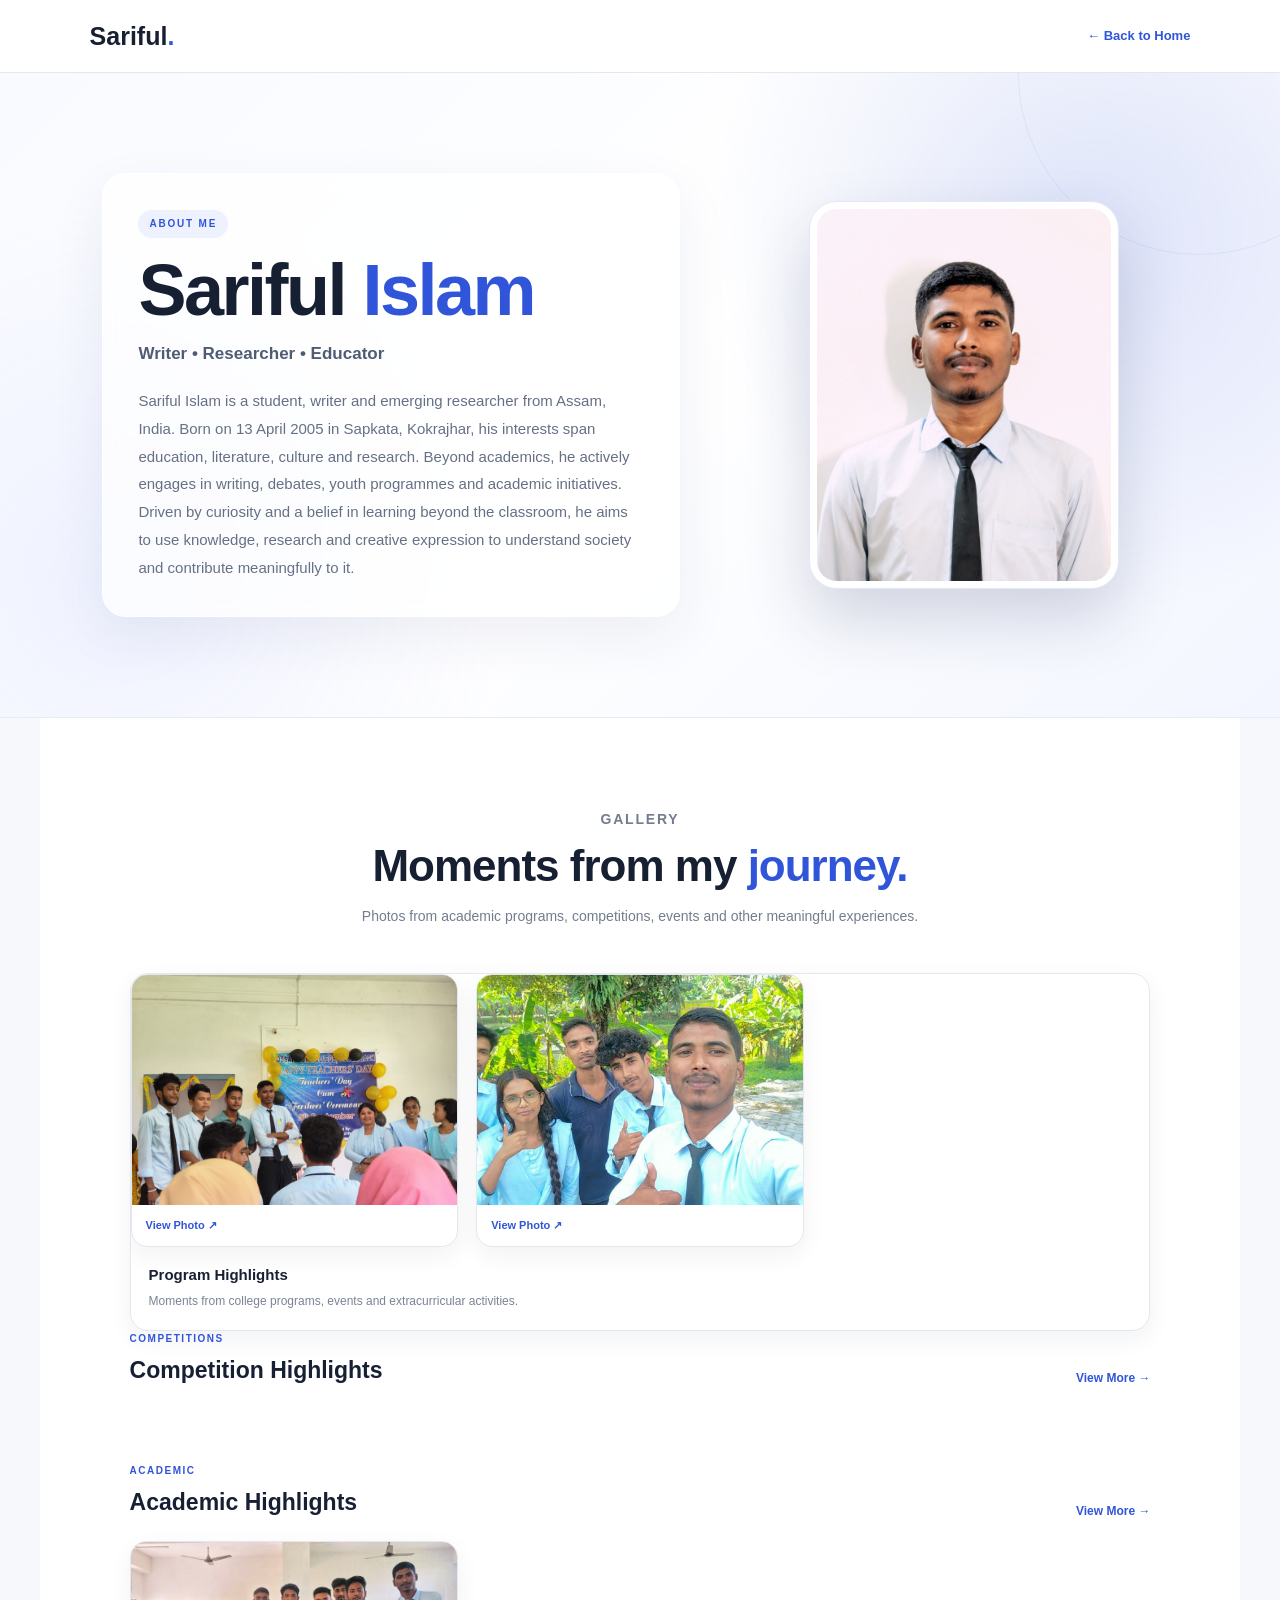
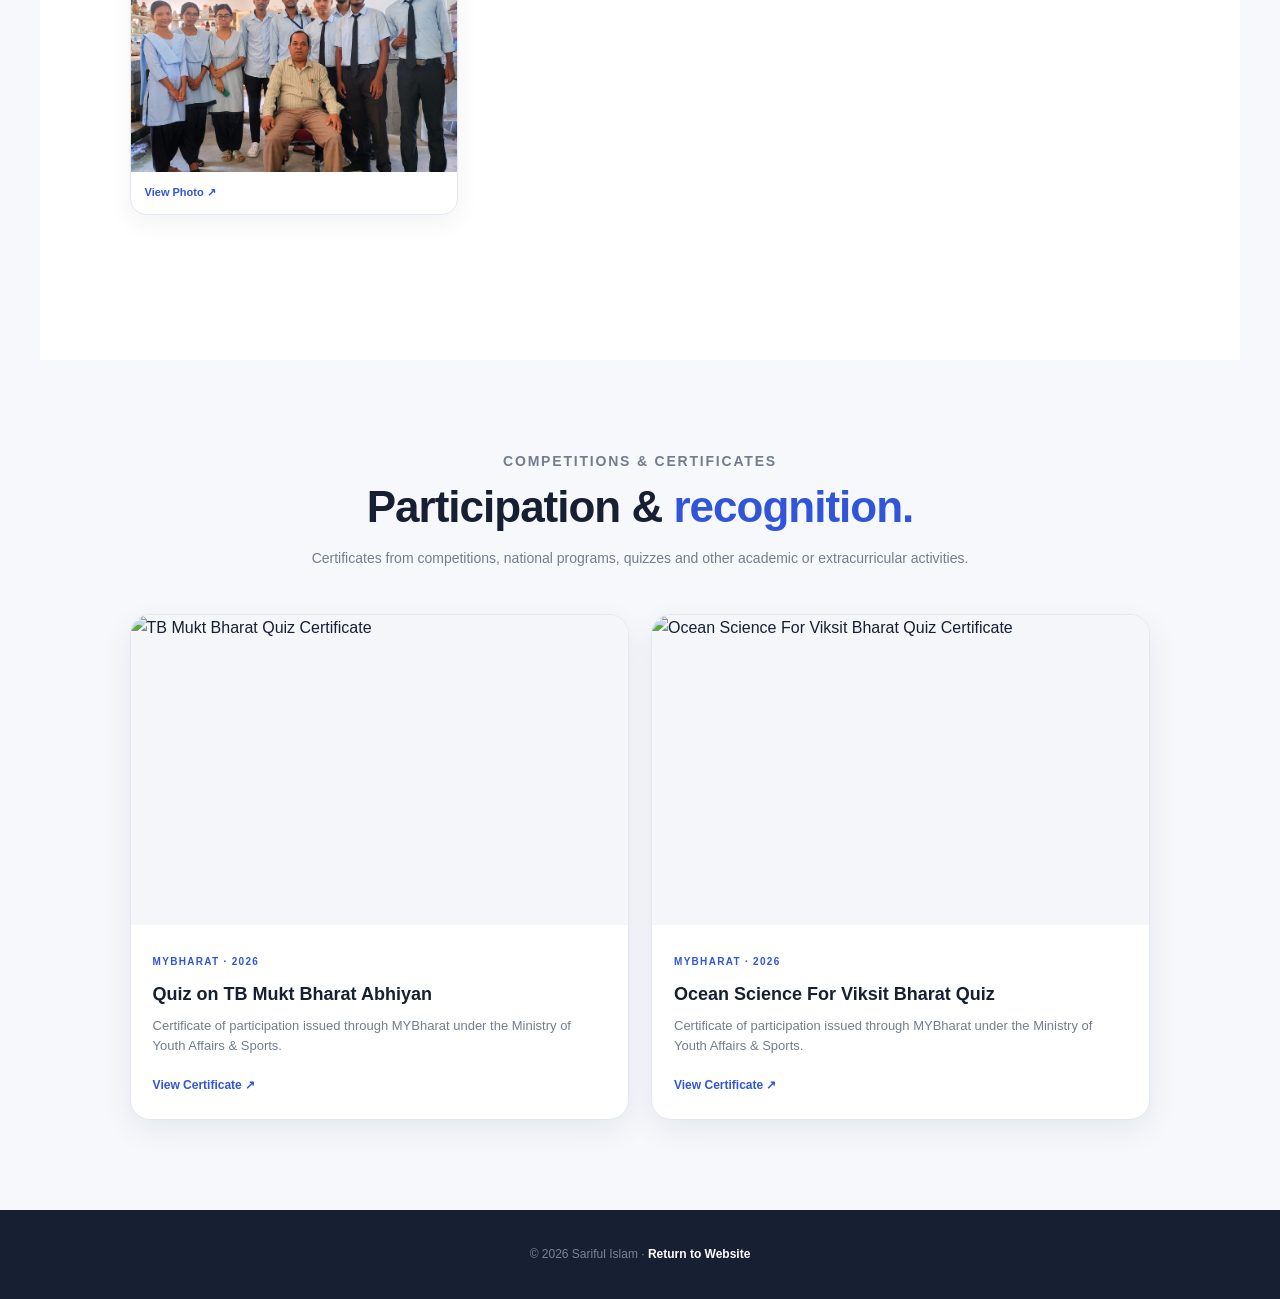
==== about.html @ 8eb6938f "Update about.html" ====
<!DOCTYPE html>
<html lang="en">

<head>

<meta charset="UTF-8">
<meta name="viewport" content="width=device-width, initial-scale=1.0">

<title>About Me | Sariful Islam</title>

<link rel="stylesheet" href="css/style.css">

<style>

/* =========================================
   ABOUT PAGE
========================================= */

*{
    box-sizing:border-box;
    margin:0;
    padding:0;
}

body{
    font-family:Arial, Helvetica, sans-serif;
    background:#f6f8fc;
    color:#172033;
    line-height:1.6;
}

.about-page-nav{
    background:#ffffff;
    border-bottom:1px solid #e5e7eb;
    padding:16px 7%;

    display:flex;
    justify-content:space-between;
    align-items:center;

    position:sticky;
    top:0;
    z-index:100;
}

.about-logo{
    text-decoration:none;
    color:#172033;

    font-size:25px;
    font-weight:800;
}

.about-logo span{
    color:#3155d9;
}

.about-home{
    text-decoration:none;
    color:#3155d9;

    font-size:13px;
    font-weight:700;
}


/* HERO */

.about-intro{
    max-width:1100px;
    margin:auto;

    padding:80px 25px 65px;

    display:grid;
    grid-template-columns:1fr 320px;
    align-items:center;

    gap:60px;
}

.about-label{
    color:#3155d9;

    font-size:11px;
    font-weight:800;

    letter-spacing:2px;

    margin-bottom:14px;
}

.about-intro h1{
    font-size:clamp(42px,6vw,68px);

    line-height:1.05;
    letter-spacing:-2px;

    margin-bottom:12px;
}

.about-intro h1 span{
    color:#3155d9;
}

.about-role{
    color:#566176;

    font-size:18px;
    font-weight:700;

    margin-bottom:20px;
}

.about-description{
    max-width:650px;

    color:#687386;

    font-size:15px;
    line-height:1.85;
}

.about-photo img{
    width:100%;
    max-width:310px;
    aspect-ratio:4/5;

    object-fit:cover;

    border-radius:24px;

    box-shadow:0 20px 55px rgba(20,30,60,.15);
}


/* SHARED SECTION */

.about-section{
    padding:90px 7%;
}

.about-section.alt{
    background:#ffffff;
}

.section-heading{
    max-width:760px;
    margin:0 auto 45px;

    text-align:center;
}

.section-label{
    color:#3155d9;

    font-size:11px;
    font-weight:800;

    letter-spacing:1.8px;

    margin-bottom:10px;
}

.section-heading h2{
    font-size:clamp(30px,4vw,44px);

    line-height:1.15;

    margin-bottom:14px;
}

.section-heading h2 span{
    color:#3155d9;
}

.section-heading p{
    color:#737d8e;

    font-size:14px;
}


/* =========================================
   GALLERY
========================================= */

.gallery-grid{
    max-width:1100px;
    margin:auto;
    display:block;
}
.gallery-card{
    overflow:hidden;

    background:#ffffff;

    border:1px solid #e3e7ef;

    border-radius:18px;

    box-shadow:0 8px 25px rgba(20,30,60,.06);

    transition:.3s ease;
}

.gallery-card:hover{
    transform:translateY(-5px);

    box-shadow:0 16px 38px rgba(20,30,60,.10);
}

.gallery-card img{
    width:100%;
    height:240px;

    object-fit:cover;

    display:block;
}

.gallery-info{
    padding:16px 18px 18px;
}

.gallery-info h3{
    font-size:15px;
    margin-bottom:5px;
}

.gallery-info p{
    color:#7b8495;
    font-size:12px;
}


/* =========================================
   CERTIFICATES
========================================= */

.certificate-grid{
    max-width:1100px;
    margin:auto;

    display:grid;
    grid-template-columns:repeat(2,1fr);

    gap:22px;
}

.certificate-card{
    overflow:hidden;

    background:#ffffff;

    border:1px solid #e3e7ef;

    border-radius:20px;

    box-shadow:0 10px 30px rgba(20,30,60,.07);

    transition:.3s ease;
}

.certificate-card:hover{
    transform:translateY(-5px);

    box-shadow:0 18px 42px rgba(20,30,60,.11);
}

.certificate-card img{
    width:100%;
    height:310px;

    display:block;
    object-fit:cover;

    background:#f4f6fa;
}

.certificate-content{
    padding:22px;
}

.certificate-type{
    color:#3155d9;

    font-size:10px;
    font-weight:800;

    letter-spacing:1.3px;
}

.certificate-content h3{
    margin:7px 0;

    font-size:18px;
}

.certificate-content p{
    color:#737d8e;

    font-size:13px;

    margin-bottom:14px;
}

.certificate-content a{
    color:#3155d9;

    text-decoration:none;

    font-size:12px;
    font-weight:800;
}


/* FOOTER */

.about-footer{
    padding:35px 20px;

    text-align:center;

    color:#7b8495;

    font-size:12px;

    background:#172033;
}

.about-footer a{
    color:#ffffff;
    text-decoration:none;
    font-weight:700;
}


/* =========================================
   MOBILE
========================================= */

@media(max-width:800px){

    .about-intro{
        grid-template-columns:1fr;

        text-align:center;

        gap:35px;
    }

    .about-description{
        margin:auto;
    }

    .about-photo{
        order:-1;
    }

    .about-photo img{
        width:260px;
    }

    .gallery-grid{
        grid-template-columns:repeat(2,1fr);
    }

    .certificate-grid{
        grid-template-columns:1fr;
    }

}

@media(max-width:520px){

    .about-page-nav{
        padding:14px 20px;
    }

    .about-intro{
        padding:55px 20px 60px;
    }

    .about-section{
        padding:70px 20px;
    }

    .gallery-grid{
        grid-template-columns:1fr;
    }

    .gallery-card img{
        height:220px;
    }

    .certificate-card img{
        height:230px;
    }

}
/* =========================================
   NEW GALLERY CATEGORY SYSTEM
========================================= */

.gallery-category{
    max-width:1100px;
    margin:0 auto 55px;
}

.category-header{
    display:flex;
    justify-content:space-between;
    align-items:flex-end;
    gap:20px;

    margin-bottom:20px;
}

.category-label{
    color:#3155d9;
    font-size:10px;
    font-weight:800;
    letter-spacing:1.5px;
    margin-bottom:5px;
}

.category-header h3{
    margin:0;
    font-size:23px;
    color:#172033;
}

.view-more{
    color:#3155d9;
    text-decoration:none;
    font-size:12px;
    font-weight:800;
    white-space:nowrap;
}


/* PHOTO GRID */

.category-photo-grid,
.program-photos{
    display:grid;
    grid-template-columns:repeat(3,1fr);
    gap:18px;
}

.category-photo,
.program-photo{
    overflow:hidden;

    background:#ffffff;
    border:1px solid #e3e7ef;
    border-radius:16px;

    box-shadow:0 8px 25px rgba(20,30,60,.06);
}

.category-photo img,
.program-photo img{
    width:100%;
    height:230px;

    display:block;
    object-fit:cover;
}

.gallery-view{
    display:block;

    padding:12px 14px;

    color:#3155d9;
    text-decoration:none;

    font-size:11px;
    font-weight:800;
}

.gallery-view:hover{
    text-decoration:underline;
}


/* MOBILE */

@media(max-width:700px){

    .category-header{
        align-items:flex-start;
    }

    .category-header h3{
        font-size:19px;
    }

    .category-photo-grid,
    .program-photos{
        grid-template-columns:1fr;
    }

    .category-photo img,
    .program-photo img{
        height:230px;
    }

}
 /* =========================================
   PREMIUM ABOUT HERO UPGRADE
========================================= */

.about-intro{
    position:relative;
    overflow:hidden;

    max-width:100%;
    margin:0;

    padding:100px 8%;

    display:grid;
    grid-template-columns:1.15fr .85fr;
    align-items:center;
    gap:70px;

    background:
        radial-gradient(
            circle at 85% 25%,
            rgba(49,85,217,.15),
            transparent 32%
        ),
        radial-gradient(
            circle at 10% 80%,
            rgba(116,137,255,.10),
            transparent 30%
        ),
        linear-gradient(
            135deg,
            #f8faff 0%,
            #ffffff 50%,
            #f3f6ff 100%
        );

    border-bottom:1px solid #e8ebf4;
}

.about-intro::before{
    content:"";
    position:absolute;

    width:360px;
    height:360px;

    border:1px solid rgba(49,85,217,.08);
    border-radius:50%;

    top:-180px;
    right:-100px;
}

.about-intro > div:first-child{
    position:relative;
    z-index:2;

    max-width:680px;

    padding:35px;

    background:rgba(255,255,255,.72);

    border:1px solid rgba(255,255,255,.85);
    border-radius:24px;

    backdrop-filter:blur(8px);

    box-shadow:
        0 20px 55px rgba(29,45,95,.07);
}

.about-label{
    display:inline-block;

    padding:6px 11px;

    background:#eef2ff;
    color:#3155d9;

    border-radius:20px;

    font-size:10px;
    font-weight:850;
    letter-spacing:1.8px;

    margin-bottom:16px;
}

.about-intro h1{
    font-size:clamp(45px,6vw,72px);
    line-height:1;
    letter-spacing:-2.5px;

    margin-bottom:14px;

    color:#172033;
}

.about-intro h1 span{
    color:#3155d9;
}

.about-role{
    color:#4f5c73;

    font-size:17px;
    font-weight:750;

    margin-bottom:20px;
}

.about-description{
    max-width:610px;

    color:#667085;

    font-size:15px;
    line-height:1.85;
}


/* PHOTO */

.about-photo{
    position:relative;
    z-index:2;

    display:flex;
    justify-content:center;
}

.about-photo img{
    width:min(100%,330px);
    aspect-ratio:4/5;

    object-fit:cover;

    padding:7px;

    background:#ffffff;

    border:1px solid #e3e8f3;
    border-radius:28px;

    box-shadow:
        0 30px 65px rgba(25,39,85,.18);

    transition:.3s ease;
}

.about-photo img:hover{
    transform:translateY(-7px) scale(1.01);
}


/* MOBILE */

@media(max-width:800px){

    .about-intro{
        grid-template-columns:1fr;

        padding:70px 20px;

        text-align:center;

        gap:40px;
    }

    .about-intro > div:first-child{
        padding:27px 22px;
    }

    .about-photo{
        order:-1;
    }

    .about-photo img{
        width:260px;
    }

}  
</style>

</head>

<body>


<!-- NAVIGATION -->

<nav class="about-page-nav">

    <a href="index.html" class="about-logo">
        Sariful<span>.</span>
    </a>

    <a href="index.html" class="about-home">
        ← Back to Home
    </a>

</nav>


<!-- =========================================
     ABOUT INTRO
========================================= -->

<section class="about-intro">

    <div>

        <p class="about-label">
            ABOUT ME
        </p>

        <h1>
            Sariful <span>Islam</span>
        </h1>

        <p class="about-role">
            Writer • Researcher • Educator
        </p>

        <p class="about-description">
            Sariful Islam is a student, writer and emerging researcher from Assam, India. Born on 13 April 2005 in Sapkata, Kokrajhar, his interests span education, literature, culture and research. Beyond academics, he actively engages in writing, debates, youth programmes and academic initiatives. Driven by curiosity and a belief in learning beyond the classroom, he aims to use knowledge, research and creative expression to understand society and contribute meaningfully to it.
        </p>

    </div>


    <div class="about-photo">

        <img
            src="sariful.jpg.jpeg"
            alt="Sariful Islam"
        >

    </div>

</section>


<!-- =========================================
     GALLERY
========================================= -->

<section class="about-section alt">

    <div class="section-heading">

        <p class="section-label">
            GALLERY
        </p>

        <h2>
            Moments from my
            <span>journey.</span>
        </h2>

        <p>
            Photos from academic programs, competitions,
            events and other meaningful experiences.
        </p>

    </div>


    <div class="gallery-grid">


      <article class="gallery-card">

    <div class="program-photos">

        <div class="program-photo">
            <img
                src="gallery/gallery-01.jpg.jpeg"
                alt="Program Highlight 1"
            >

            <a href="gallery/gallery-01.jpg.jpeg"
               target="_blank"
               class="gallery-view">
                View Photo ↗
            </a>
        </div>

        <div class="program-photo">
            <img
                src="gallery/gallery-02.jpg.jpeg"
                alt="Program Highlight 2"
            >

            <a href="gallery/gallery-02.jpg.jpeg"
               target="_blank"
               class="gallery-view">
                View Photo ↗
            </a>
        </div>

    </div>

    <div class="gallery-info">

        <h3>Program Highlights</h3>

        <p>
            Moments from college programs, events and
            extracurricular activities.
        </p>

    </div>

</article>

     <!-- COMPETITION HIGHLIGHTS -->

<div class="gallery-category">

    <div class="category-header">
        <div>
            <p class="category-label">COMPETITIONS</p>
            <h3>Competition Highlights</h3>
        </div>

        <a href="competition-gallery.html" class="view-more">
            View More →
        </a>
    </div>

    <div class="category-photo-grid">

        <!-- Latest competition photos will be added here -->

    </div>

</div>   

<!-- ACADEMIC HIGHLIGHTS -->

<div class="gallery-category">

    <div class="category-header">
        <div>
            <p class="category-label">ACADEMIC</p>
            <h3>Academic Highlights</h3>
        </div>

        <a href="academic-gallery.html" class="view-more">
            View More →
        </a>
    </div>

    <div class="category-photo-grid">

    <div class="category-photo">
    <img src="gallery/gallery-03.jpg.jpeg"
         alt="Academic Highlight">

    <a href="gallery/gallery-03.jpg.jpeg"
       target="_blank"
       class="gallery-view">
        View Photo ↗
    </a>
</div>    

    </div>

</div>


    </div>

</section>


<!-- =========================================
     COMPETITIONS & CERTIFICATES
========================================= -->

<section class="about-section">

    <div class="section-heading">

        <p class="section-label">
            COMPETITIONS & CERTIFICATES
        </p>

        <h2>
            Participation &
            <span>recognition.</span>
        </h2>

        <p>
            Certificates from competitions, national programs,
            quizzes and other academic or extracurricular activities.
        </p>

    </div>


    <div class="certificate-grid">


        <!-- Certificate 1 -->

        <article class="certificate-card">

            <img
                src="certificates/tb-mukt-bharat-quiz-2026.png"
                alt="TB Mukt Bharat Quiz Certificate"
            >

            <div class="certificate-content">

                <span class="certificate-type">
                    MYBHARAT · 2026
                </span>

                <h3>
                    Quiz on TB Mukt Bharat Abhiyan
                </h3>

                <p>
                    Certificate of participation issued through
                    MYBharat under the Ministry of Youth Affairs
                    & Sports.
                </p>

                <a
                    href="certificates/tb-mukt-bharat-quiz-2026.png"
                    target="_blank"
                >
                    View Certificate ↗
                </a>

            </div>

        </article>


        <!-- Certificate 2 -->

        <article class="certificate-card">

            <img
                src="certificates/ocean-science-viksit-bharat-quiz-2026.png"
                alt="Ocean Science For Viksit Bharat Quiz Certificate"
            >

            <div class="certificate-content">

                <span class="certificate-type">
                    MYBHARAT · 2026
                </span>

                <h3>
                    Ocean Science For Viksit Bharat Quiz
                </h3>

                <p>
                    Certificate of participation issued through
                    MYBharat under the Ministry of Youth Affairs
                    & Sports.
                </p>

                <a
                    href="certificates/ocean-science-viksit-bharat-quiz-2026.png"
                    target="_blank"
                >
                    View Certificate ↗
                </a>

            </div>

        </article>


    </div>

</section>


<!-- FOOTER -->

<footer class="about-footer">

    <p>
        © 2026 Sariful Islam ·
        <a href="index.html">Return to Website</a>
    </p>

</footer>


</body>
</html>
---- css/style.css ----
/* =========================================
   SARIFUL ISLAM — OFFICIAL WEBSITE
   PREMIUM DESIGN SYSTEM
   STEP 1: FOUNDATION
========================================= */

* {
    margin: 0;
    padding: 0;
    box-sizing: border-box;
}

html {
    scroll-behavior: smooth;
}

body {
    font-family: Arial, Helvetica, sans-serif;
    background: #0b1120;
    color: #f8fafc;
    line-height: 1.6;
    overflow-x: hidden;
}

a {
    color: inherit;
    text-decoration: none;
}

button,
a {
    -webkit-tap-highlight-color: transparent;
}

::selection {
    background: #38bdf8;
    color: #0b1120;
}
/* =========================================
   STEP 2 — PREMIUM NAVIGATION
========================================= */

.navbar {
    position: sticky;
    top: 0;
    z-index: 1000;

    width: 100%;
    min-height: 72px;
    padding: 0 6%;

    display: flex;
    align-items: center;
    justify-content: space-between;

    background: rgba(11, 17, 32, 0.82);
    backdrop-filter: blur(18px);
    -webkit-backdrop-filter: blur(18px);

    border-bottom: 1px solid rgba(255, 255, 255, 0.08);
}

.logo {
    font-size: 25px;
    font-weight: 800;
    letter-spacing: -0.5px;
}

.logo span {
    color: #38bdf8;
}

.nav-links {
    display: flex;
    align-items: center;
    gap: 8px;
}

.nav-links a {
    position: relative;

    padding: 10px 14px;

    color: #cbd5e1;
    font-size: 15px;
    font-weight: 600;

    transition: color 0.3s ease;
}

.nav-links a::after {
    content: "";

    position: absolute;
    left: 14px;
    right: 14px;
    bottom: 3px;

    height: 2px;

    background: #38bdf8;

    transform: scaleX(0);
    transform-origin: center;

    transition: transform 0.3s ease;
}

.nav-links a:hover {
    color: #ffffff;
}

.nav-links a:hover::after {
    transform: scaleX(1);
}

.menu-btn {
    display: none;

    border: none;
    background: transparent;

    color: #ffffff;
    font-size: 28px;

    cursor: pointer;
}
/* =========================================
   STEP 3B — PREMIUM HERO
========================================= */

.hero {
    position: relative;
    min-height: calc(100vh - 72px);
    padding: 100px 8% 80px;

    display: flex;
    align-items: center;
    justify-content: center;

    text-align: center;
    overflow: hidden;

    background:
        radial-gradient(circle at 20% 30%, rgba(37, 99, 235, 0.22), transparent 35%),
        radial-gradient(circle at 80% 70%, rgba(56, 189, 248, 0.16), transparent 35%);
}

.hero::before {
    content: "";

    position: absolute;
    width: 500px;
    height: 500px;

    top: -180px;
    right: -150px;

    border-radius: 50%;

    background: rgba(37, 99, 235, 0.12);
    filter: blur(80px);

    pointer-events: none;
}

.hero::after {
    content: "";

    position: absolute;
    width: 400px;
    height: 400px;

    bottom: -200px;
    left: -150px;

    border-radius: 50%;

    background: rgba(56, 189, 248, 0.10);
    filter: blur(80px);

    pointer-events: none;
}

.hero-content {
    position: relative;
    z-index: 2;

    max-width: 900px;
}

.hero-label {
    display: inline-block;

    margin-bottom: 22px;
    padding: 8px 16px;

    border: 1px solid rgba(56, 189, 248, 0.3);
    border-radius: 50px;

    background: rgba(56, 189, 248, 0.08);

    color: #38bdf8;
    font-size: 13px;
    font-weight: 700;
    letter-spacing: 2px;
}

.hero h1 {
    margin-bottom: 12px;

    font-size: clamp(55px, 9vw, 105px);
    line-height: 0.95;
    letter-spacing: -4px;
    font-weight: 900;

    background: linear-gradient(
        90deg,
        #ffffff,
        #bae6fd,
        #38bdf8
    );

    -webkit-background-clip: text;
    -webkit-text-fill-color: transparent;
    background-clip: text;
}

.hero h2 {
    margin-bottom: 25px;

    color: #cbd5e1;
    font-size: clamp(20px, 3vw, 30px);
    font-weight: 500;
}

.hero h2 span {
    color: #38bdf8;
    margin: 0 8px;
}

.hero-description {
    max-width: 680px;
    margin: 0 auto 35px;

    color: #94a3b8;
    font-size: 18px;
    line-height: 1.8;
}

.hero-buttons {
    display: flex;
    justify-content: center;
    align-items: center;
    gap: 15px;
    flex-wrap: wrap;
}

.hero-btn {
    display: inline-flex;
    align-items: center;
    justify-content: center;

    min-width: 180px;
    padding: 14px 24px;

    border-radius: 12px;

    font-size: 15px;
    font-weight: 700;

    transition:
        transform 0.3s ease,
        box-shadow 0.3s ease,
        background 0.3s ease;
}

.primary-btn {
    background: #2563eb;
    color: #ffffff;

    box-shadow: 0 10px 30px rgba(37, 99, 235, 0.3);
}

.primary-btn:hover {
    transform: translateY(-4px);
    background: #3b82f6;

    box-shadow: 0 15px 35px rgba(37, 99, 235, 0.45);
}

.secondary-btn {
    border: 1px solid rgba(255, 255, 255, 0.15);

    background: rgba(255, 255, 255, 0.05);
    color: #e2e8f0;

    backdrop-filter: blur(10px);
}

.secondary-btn:hover {
    transform: translateY(-4px);

    background: rgba(255, 255, 255, 0.10);
    border-color: rgba(56, 189, 248, 0.4);
}

.hero-scroll {
    position: absolute;

    bottom: 25px;
    left: 50%;
    transform: translateX(-50%);

    display: flex;
    flex-direction: column;
    align-items: center;

    color: #64748b;

    font-size: 11px;
    letter-spacing: 1.5px;
    text-transform: uppercase;
}

.scroll-line {
    width: 1px;
    height: 35px;

    margin-top: 8px;

    background: linear-gradient(
        to bottom,
        #38bdf8,
        transparent
    );
}
@media (max-width: 768px) {

    .hero {
        min-height: calc(100vh - 72px);
        padding: 80px 20px 100px;
    }

    .hero h1 {
        letter-spacing: -2px;
    }

    .hero-description {
        font-size: 16px;
    }

    .hero-buttons {
        flex-direction: column;
        width: 100%;
    }

    .hero-btn {
        width: 100%;
        max-width: 320px;
    }

    .hero-scroll {
        display: none;
    }
}
/* =========================================
   STEP 4B — PREMIUM ABOUT SECTION
========================================= */

.about-section {
    max-width: 1200px;
    margin: 0 auto;
    padding: 120px 6%;
}

.section-heading {
    max-width: 700px;
    margin-bottom: 70px;
}

.section-label {
    margin-bottom: 15px;
    color: #38bdf8;
    font-size: 13px;
    font-weight: 800;
    letter-spacing: 3px;
}

.section-heading h2 {
    margin-bottom: 20px;
    font-size: clamp(42px, 6vw, 70px);
    line-height: 1.05;
    letter-spacing: -2px;
}

.section-heading h2 span {
    color: #38bdf8;
}

.section-intro {
    color: #94a3b8;
    font-size: 18px;
    line-height: 1.8;
}

.about-grid {
    display: grid;
    grid-template-columns: 0.9fr 1.1fr;
    gap: 70px;
    align-items: center;
}

.about-image {
    position: relative;
}

.about-image::before {
    content: "";
    position: absolute;
    inset: -15px;
    border: 1px solid rgba(56, 189, 248, 0.25);
    border-radius: 30px;
    transform: rotate(-4deg);
}

.about-image img {
    position: relative;
    z-index: 1;

    display: block;
    width: 100%;
    max-width: 420px;
    aspect-ratio: 1 / 1;
    object-fit: cover;

    border-radius: 28px;

    border: 1px solid rgba(255, 255, 255, 0.12);

    box-shadow: 0 25px 70px rgba(0, 0, 0, 0.45);
}

.about-content {
    max-width: 650px;
}

.about-greeting {
    margin-bottom: 10px;
    color: #38bdf8;
    font-weight: 700;
}

.about-content h3 {
    margin-bottom: 25px;
    font-size: clamp(28px, 4vw, 42px);
    line-height: 1.15;
}

.about-content > p:not(.about-greeting) {
    margin-bottom: 18px;
    color: #94a3b8;
    font-size: 17px;
    line-height: 1.9;
}

.about-stats {
    display: flex;
    gap: 15px;
    margin-top: 35px;
    flex-wrap: wrap;
}

.stat {
    min-width: 130px;
    padding: 18px;

    border: 1px solid rgba(255, 255, 255, 0.08);
    border-radius: 16px;

    background: rgba(255, 255, 255, 0.04);
}

.stat strong {
    display: block;
    margin-bottom: 5px;

    color: #38bdf8;
    font-size: 25px;
}

.stat span {
    color: #cbd5e1;
    font-size: 14px;
}

/* Mobile */

@media (max-width: 768px) {

    .about-section {
        padding: 90px 20px;
    }

    .section-heading {
        margin-bottom: 50px;
    }

    .about-grid {
        grid-template-columns: 1fr;
        gap: 50px;
    }

    .about-image img {
        margin: 0 auto;
    }

    .about-content {
        text-align: center;
    }

    .about-stats {
        justify-content: center;
    }
}
/* =========================================
   STEP 5B — PREMIUM BOOKS SECTION
========================================= */

.books-section {
    max-width: 1200px;
    margin: 0 auto;
    padding: 120px 6%;
}

.books-grid {
    display: grid;
    grid-template-columns: repeat(2, 1fr);
    gap: 30px;
}

.book-card {
    display: grid;
    grid-template-columns: 180px 1fr;
    gap: 30px;
    align-items: center;

    padding: 25px;

    border: 1px solid rgba(255, 255, 255, 0.08);
    border-radius: 24px;

    background: rgba(255, 255, 255, 0.04);

    transition:
        transform 0.35s ease,
        border-color 0.35s ease,
        background 0.35s ease;
}

.book-card:hover {
    transform: translateY(-8px);

    border-color: rgba(56, 189, 248, 0.35);
    background: rgba(255, 255, 255, 0.07);
}

.book-cover {
    min-height: 260px;

    display: flex;
    align-items: center;
    justify-content: center;

    padding: 25px;

    border-radius: 12px;

    background:
        linear-gradient(
            145deg,
            #172554,
            #2563eb,
            #0f172a
        );

    box-shadow:
        15px 20px 35px rgba(0, 0, 0, 0.35);
}

.book-cover-alt {
    background:
        linear-gradient(
            145deg,
            #0f172a,
            #164e63,
            #0891b2
        );
}

.book-cover-content {
    text-align: center;
}

.book-cover-content p {
    margin-bottom: 25px;

    color: #bae6fd;

    font-size: 10px;
    font-weight: 800;
    letter-spacing: 2px;
}

.book-cover-content h3 {
    margin-bottom: 25px;

    color: #ffffff;

    font-size: 25px;
    line-height: 1.15;
}

.book-cover-content span {
    color: #cbd5e1;
    font-size: 12px;
}

.book-info {
    min-width: 0;
}

.book-status {
    margin-bottom: 10px;

    color: #38bdf8;

    font-size: 11px;
    font-weight: 800;
    letter-spacing: 1.5px;
}

.book-info h3 {
    margin-bottom: 15px;

    color: #f8fafc;

    font-size: 25px;
}

.book-info > p:not(.book-status) {
    margin-bottom: 20px;

    color: #94a3b8;

    font-size: 15px;
    line-height: 1.7;
}

.book-link {
    display: inline-block;

    color: #38bdf8;

    font-size: 14px;
    font-weight: 700;

    transition: transform 0.3s ease;
}

.book-link:hover {
    transform: translateX(6px);
}

/* Mobile */

@media (max-width: 900px) {

    .books-grid {
        grid-template-columns: 1fr;
    }
}

@media (max-width: 600px) {

    .books-section {
        padding: 90px 20px;
    }

    .book-card {
        grid-template-columns: 1fr;
    }

    .book-cover {
        min-height: 300px;
        max-width: 220px;
        width: 100%;
        margin: auto;
    }
}
<!-- =========================================
     STEP 6 — RESEARCH SECTION
========================================= -->

<section class="research-section" id="research">

    <div class="section-heading">
        <p class="section-label">RESEARCH</p>

        <h2>
            Questions worth
            <span>exploring.</span>
        </h2>

        <p class="section-intro">
            Research, ideas, and academic work focused on
            culture, society, education, technology, and
            the world around us.
        </p>
    </div>

    <div class="research-grid">

        <article class="research-card">

            <div class="research-number">01</div>

            <div class="research-content">

                <p class="research-type">
                    RESEARCH PROJECT
                </p>

                <h3>
                    Digitalization and Preservation
                    of Indigenous Cultural Identity
                    in Bodoland
                </h3>

                <p>
                    Exploring the challenges and opportunities
                    created by rapid digitalization and its impact
                    on indigenous culture, history, traditions,
                    and community identity.
                </p>

                <div class="research-tags">
                    <span>Culture</span>
                    <span>Digitalization</span>
                    <span>Bodoland</span>
                </div>

                <a href="#" class="research-link">
                    View Research →
                </a>

            </div>

        </article>


        <article class="research-card">

            <div class="research-number">02</div>

            <div class="research-content">

                <p class="research-type">
                    FUTURE RESEARCH
                </p>

                <h3>
                    Education, Technology
                    &amp; Social Change
                </h3>

                <p>
                    An upcoming research area exploring how
                    technology and changing educational systems
                    influence young people and society.
                </p>

                <div class="research-tags">
                    <span>Education</span>
                    <span>Technology</span>
                    <span>Society</span>
                </div>

                <a href="#" class="research-link">
                    Coming Soon →
                </a>

            </div>

        </article>

    </div>

</section>
/* =========================================
   STEP 7B — PREMIUM ARTICLES SECTION
========================================= */

.articles-section {
    max-width: 1200px;
    margin: 0 auto;
    padding: 120px 6%;
}

.articles-grid {
    display: grid;
    grid-template-columns: repeat(3, 1fr);
    gap: 22px;
}

.article-card {
    position: relative;
    padding: 32px;

    min-height: 310px;

    display: flex;
    flex-direction: column;

    border: 1px solid rgba(255, 255, 255, 0.08);
    border-radius: 22px;

    background: rgba(255, 255, 255, 0.035);

    transition:
        transform 0.35s ease,
        border-color 0.35s ease,
        background 0.35s ease;
}

.article-card:hover {
    transform: translateY(-8px);

    border-color: rgba(56, 189, 248, 0.3);
    background: rgba(255, 255, 255, 0.06);
}

.article-meta {
    display: flex;
    justify-content: space-between;

    margin-bottom: 45px;

    color: #64748b;

    font-size: 11px;
    font-weight: 800;
    letter-spacing: 1.5px;
}

.article-meta span:first-child {
    color: rgba(56, 189, 248, 0.6);
    font-size: 22px;
}

.article-card h3 {
    margin-bottom: 16px;

    color: #f8fafc;

    font-size: 24px;
    line-height: 1.25;
}

.article-card > p {
    margin-bottom: 25px;

    color: #94a3b8;

    font-size: 14px;
    line-height: 1.8;
}

.article-link {
    margin-top: auto;

    color: #38bdf8;

    font-size: 14px;
    font-weight: 700;

    transition: transform 0.3s ease;
}

.article-link:hover {
    transform: translateX(6px);
}

.articles-more {
    display: flex;
    justify-content: center;

    margin-top: 50px;
}

/* Tablet */

@media (max-width: 900px) {

    .articles-grid {
        grid-template-columns: repeat(2, 1fr);
    }
}

/* Mobile */

@media (max-width: 600px) {

    .articles-section {
        padding: 90px 20px;
    }

    .articles-grid {
        grid-template-columns: 1fr;
    }

    .article-card {
        min-height: 280px;
    }
}

/* =========================================
   EXPERTISE SECTION
========================================= */

.expertise-section{
    padding:100px 8%;
    background:#ffffff;
}

.expertise-grid{
    display:grid;
    grid-template-columns:repeat(auto-fit,minmax(250px,1fr));
    gap:25px;
    margin-top:50px;
}

.expertise-card{
    background:#fff;
    border:1px solid #e5e7eb;
    border-radius:24px;
    padding:30px;
    transition:0.3s;
    box-shadow:0 8px 25px rgba(0,0,0,0.05);
}

.expertise-card:hover{
    transform:translateY(-8px);
    box-shadow:0 15px 40px rgba(0,0,0,0.08);
}

.expertise-number{
    font-size:14px;
    color:#6b7280;
    font-weight:700;
    margin-bottom:15px;
}

.expertise-icon{
    font-size:35px;
    margin-bottom:18px;
}

.expertise-card h3{
    font-size:22px;
    margin-bottom:12px;
    color:#172033;
}

.expertise-card p{
    color:#6b7280;
    line-height:1.7;
    font-size:15px;
}

/* =========================================
   PREMIUM STATISTICS SECTION
========================================= */

.stats-section{
    padding:90px 8%;
    background:#f8f9fc;
    border-top:1px solid #e5e7eb;
    border-bottom:1px solid #e5e7eb;
}

.stats-intro{
    max-width:650px;
    margin:0 auto 50px;
    text-align:center;
}

.stats-intro h2{
    font-size:clamp(30px,4vw,44px);
    line-height:1.2;
    letter-spacing:-1px;
    margin-top:10px;
    color:#172033;
}

.stats-intro h2 span{
    color:#3155d9;
}

.stats-grid{
    max-width:1100px;
    margin:auto;

    display:grid;
    grid-template-columns:repeat(4,1fr);

    border:1px solid #e1e5ed;
    border-radius:22px;
    overflow:hidden;
    background:#fff;
}

.stat-item{
    padding:38px 25px;
    text-align:center;
    border-right:1px solid #e5e7eb;
    transition:.25s;
}

.stat-item:last-child{
    border-right:none;
}

.stat-item:hover{
    background:#f8faff;
}

.stat-item strong{
    display:block;
    font-size:42px;
    line-height:1;
    font-weight:850;
    color:#3155d9;
    margin-bottom:12px;
}

.stat-item span{
    display:block;
    color:#687386;
    font-size:14px;
    font-weight:600;
}


/* Mobile */

@media(max-width:800px){

    .stats-grid{
        grid-template-columns:repeat(2,1fr);
    }

    .stat-item:nth-child(2){
        border-right:none;
    }

    .stat-item:nth-child(1),
    .stat-item:nth-child(2){
        border-bottom:1px solid #e5e7eb;
    }

}

@media(max-width:480px){

    .stats-section{
        padding:70px 20px;
    }

    .stats-grid{
        grid-template-columns:1fr;
    }

    .stat-item{
        border-right:none;
        border-bottom:1px solid #e5e7eb;
    }

    .stat-item:last-child{
        border-bottom:none;
    }

}
/* =========================================
   PREMIUM MY BOOKS
========================================= */

.books-section{
    padding:110px 8%;
    background:#ffffff;
}

.books-grid{
    max-width:1150px;
    margin:55px auto 0;

    display:grid;
    grid-template-columns:repeat(2,1fr);
    gap:32px;
}


/* BOOK CARD */

.book-card{
    display:grid;
    grid-template-columns:210px 1fr;

    background:#ffffff;

    border:1px solid #e1e5ed;
    border-radius:24px;

    overflow:hidden;

    box-shadow:0 12px 35px rgba(20,30,60,.07);

    transition:
        transform .3s ease,
        box-shadow .3s ease,
        border-color .3s ease;
}

.book-card:hover{
    transform:translateY(-8px);

    box-shadow:
        0 22px 50px rgba(20,30,60,.13);

    border-color:#3155d9;
}


/* BOOK COVER */

.book-cover{
    position:relative;

    min-height:330px;

    display:flex;
    align-items:center;
    justify-content:center;

    padding:25px;

    background:
        linear-gradient(
            145deg,
            #101a38,
            #243c91
        );

    color:white;

    overflow:hidden;
}

.book-cover-alt{
    background:
        linear-gradient(
            145deg,
            #172033,
            #3155d9
        );
}

.book-cover::before{
    content:"";

    position:absolute;

    width:170px;
    height:170px;

    border:1px solid rgba(255,255,255,.15);

    border-radius:50%;

    top:-65px;
    right:-65px;
}

.book-cover::after{
    content:"";

    position:absolute;

    width:120px;
    height:120px;

    border:1px solid rgba(255,255,255,.10);

    border-radius:50%;

    bottom:-55px;
    left:-45px;
}


/* COVER CONTENT */

.book-cover-content{
    position:relative;
    z-index:2;

    width:100%;

    text-align:center;
}

.book-cover-content p{
    font-size:10px;
    font-weight:800;

    letter-spacing:2px;

    margin-bottom:22px;

    opacity:.75;
}

.book-cover-content h3{
    font-size:25px;
    line-height:1.2;

    font-weight:800;

    letter-spacing:-.5px;

    margin-bottom:20px;
}

.book-cover-content span{
    font-size:12px;

    opacity:.8;

    letter-spacing:1px;
}

.book-divider{
    width:45px;
    height:2px;

    background:#ffffff;

    margin:0 auto 18px;

    opacity:.65;
}

.book-cover-number{
    position:absolute;

    right:16px;
    bottom:13px;

    font-size:12px;
    font-weight:800;

    opacity:.45;
}


/* BOOK INFO */

.book-info{
    padding:30px 28px;

    display:flex;
    flex-direction:column;
}

.book-top{
    display:flex;
    justify-content:space-between;
    align-items:center;

    gap:10px;

    margin-bottom:15px;
}

.book-status{
    margin:0;

    color:#3155d9;

    font-size:11px;
    font-weight:800;

    letter-spacing:1.2px;
}

.book-year{
    color:#8992a3;

    font-size:12px;
    font-weight:700;
}

.book-info h3{
    color:#172033;

    font-size:24px;
    line-height:1.25;

    margin-bottom:14px;

    letter-spacing:-.4px;
}

.book-description{
    color:#687386;

    font-size:14px;

    line-height:1.75;

    margin-bottom:20px;
}


/* TAGS */

.book-tags{
    display:flex;
    flex-wrap:wrap;

    gap:7px;

    margin-bottom:25px;
}

.book-tags span{
    background:#f0f3ff;

    color:#3155d9;

    border-radius:20px;

    padding:5px 10px;

    font-size:11px;

    font-weight:700;
}


/* BOTTOM */

.book-bottom{
    margin-top:auto;

    padding-top:18px;

    border-top:1px solid #edf0f5;

    display:flex;

    align-items:center;
    justify-content:space-between;

    gap:12px;
}

.book-type{
    color:#8a93a3;

    font-size:12px;

    font-weight:600;
}

.book-link{
    color:#3155d9;

    text-decoration:none;

    font-size:13px;

    font-weight:800;

    transition:.2s;
}

.book-link:hover{
    color:#172d8e;

    transform:translateX(3px);
}


/* BOOKS FOOTER */

.books-footer{
    max-width:1150px;

    margin:45px auto 0;

    text-align:center;
}

.books-footer-line{
    width:45px;
    height:2px;

    background:#3155d9;

    margin:0 auto 15px;
}

.books-footer p{
    color:#8a93a3;

    font-size:13px;

    margin:0;
}


/* =========================================
   MOBILE RESPONSIVE
========================================= */

@media(max-width:900px){

    .books-grid{
        grid-template-columns:1fr;
    }

}

@media(max-width:600px){

    .books-section{
        padding:75px 20px;
    }

    .books-grid{
        margin-top:40px;
        gap:22px;
    }

    .book-card{
        grid-template-columns:1fr;
    }

    .book-cover{
        min-height:360px;
    }

    .book-info{
        padding:25px 22px;
    }

    .book-info h3{
        font-size:21px;
    }

    .book-description{
        font-size:14px;
    }

}

@media(max-width:400px){

    .book-cover{
        min-height:320px;
    }

    .book-cover-content h3{
        font-size:22px;
    }

}
/* =========================================
   CURRENT RESEARCH — PREMIUM
========================================= */

.research-section{
    padding:110px 8%;
    background:#f7f8fc;
}

.research-feature{
    max-width:1150px;
    margin:55px auto 0;

    display:grid;
    grid-template-columns:110px 1fr;

    background:#ffffff;

    border:1px solid #e1e5ed;
    border-radius:28px;

    overflow:hidden;

    box-shadow:0 14px 40px rgba(20,30,60,.07);

    transition:.3s ease;
}

.research-feature:hover{
    transform:translateY(-6px);

    border-color:#3155d9;

    box-shadow:0 22px 55px rgba(20,30,60,.11);
}

.research-feature-number{
    display:flex;
    align-items:flex-start;
    justify-content:center;

    padding-top:35px;

    background:#172033;
    color:#ffffff;

    font-size:18px;
    font-weight:800;
}

.research-feature-content{
    padding:40px 45px;
}

.research-type{
    margin:0 0 14px;

    color:#3155d9;

    font-size:11px;
    font-weight:800;

    letter-spacing:1.5px;
}

.research-feature-content h3{
    max-width:850px;

    margin:0 0 18px;

    color:#172033;

    font-size:30px;
    line-height:1.25;

    letter-spacing:-.6px;
}

.research-description{
    max-width:850px;

    margin:0 0 25px;

    color:#687386;

    font-size:15px;
    line-height:1.8;
}

.research-tags{
    display:flex;
    flex-wrap:wrap;

    gap:8px;

    margin-bottom:28px;
}

.research-tags span{
    padding:6px 12px;

    border-radius:20px;

    background:#eef2ff;
    color:#3155d9;

    font-size:11px;
    font-weight:700;
}

.research-status{
    display:flex;
    align-items:center;

    gap:9px;

    padding-top:18px;

    border-top:1px solid #edf0f5;

    color:#6f7888;

    font-size:12px;
    font-weight:700;
}

.status-dot{
    width:8px;
    height:8px;

    border-radius:50%;

    background:#3155d9;

    box-shadow:0 0 0 4px rgba(49,85,217,.10);
}


/* =========================================
   MOBILE
========================================= */

@media(max-width:700px){

    .research-section{
        padding:75px 20px;
    }

    .research-feature{
        grid-template-columns:1fr;
        margin-top:40px;
    }

    .research-feature-number{
        justify-content:flex-start;

        padding:16px 22px;

        font-size:14px;
    }

    .research-feature-content{
        padding:28px 22px;
    }

    .research-feature-content h3{
        font-size:23px;
    }

    .research-description{
        font-size:14px;
    }

}
/* =========================================
   PREMIUM ARTICLES SECTION
========================================= */

.articles-section{
    padding:110px 8%;
    background:#ffffff;
}

.articles-grid{
    max-width:1000px;
    margin:55px auto 0;
}

.article-card{
    background:#172033;
    color:#ffffff;

    border-radius:26px;
    padding:40px;

    box-shadow:0 15px 45px rgba(20,30,60,.12);

    transition:.3s ease;
}

.article-card:hover{
    transform:translateY(-7px);
    box-shadow:0 25px 60px rgba(20,30,60,.18);
}

.article-meta{
    display:flex;
    justify-content:space-between;
    align-items:center;

    margin-bottom:28px;
}

.article-number{
    font-size:14px;
    font-weight:800;
    color:#8f9ac0;
}

.article-type{
    color:#8fa4ff;
    font-size:11px;
    font-weight:800;
    letter-spacing:1.4px;
}

.article-content h3{
    font-size:34px;
    line-height:1.2;
    margin-bottom:18px;
    letter-spacing:-.6px;
}

.article-content p{
    max-width:780px;

    color:#c4cad8;
    font-size:15px;
    line-height:1.8;

    margin-bottom:25px;
}

.article-tags{
    display:flex;
    flex-wrap:wrap;
    gap:8px;
    margin-bottom:30px;
}

.article-tags span{
    padding:6px 12px;
    border-radius:20px;

    background:rgba(255,255,255,.08);
    color:#dbe1f2;

    font-size:11px;
    font-weight:700;
}

.article-bottom{
    padding-top:20px;

    border-top:1px solid rgba(255,255,255,.12);

    display:flex;
    justify-content:space-between;
    align-items:center;
    gap:15px;
}

.article-bottom > span{
    color:#929bb0;
    font-size:12px;
}

.article-link{
    color:#ffffff;
    text-decoration:none;

    font-size:13px;
    font-weight:800;

    transition:.2s;
}

.article-link:hover{
    color:#8fa4ff;
    transform:translateX(3px);
}

.articles-more{
    max-width:1000px;
    margin:30px auto 0;

    text-align:center;
}

.articles-more p{
    color:#858e9f;
    font-size:13px;
    margin-bottom:18px;
}


/* =========================================
   MOBILE
========================================= */

@media(max-width:600px){

    .articles-section{
        padding:75px 20px;
    }

    .articles-grid{
        margin-top:40px;
    }

    .article-card{
        padding:27px 22px;
        border-radius:21px;
    }

    .article-content h3{
        font-size:27px;
    }

    .article-content p{
        font-size:14px;
    }

    .article-bottom{
        align-items:flex-start;
        flex-direction:column;
    }

}
/* =========================================
   PREMIUM CONTACT SECTION
========================================= */

.contact-section{
    padding:110px 8%;
    background:#172033;
    color:#ffffff;
}

.contact-heading{
    max-width:760px;
    margin:0 auto 55px;
    text-align:center;
}

.contact-heading .section-label{
    color:#8fa4ff;
}

.contact-heading h2{
    margin:12px 0 18px;

    font-size:clamp(32px,4vw,48px);
    line-height:1.15;
    letter-spacing:-1px;
}

.contact-heading h2 span{
    color:#8fa4ff;
}

.contact-heading > p:last-child{
    max-width:650px;
    margin:auto;

    color:#b8c0d1;
    font-size:15px;
    line-height:1.8;
}


/* CONTACT CARDS */

.contact-grid{
    max-width:1050px;
    margin:auto;

    display:grid;
    grid-template-columns:repeat(3,1fr);
    gap:18px;
}

.contact-card{
    position:relative;

    display:flex;
    align-items:flex-start;

    gap:16px;

    padding:27px 24px;

    text-decoration:none;
    color:#ffffff;

    background:rgba(255,255,255,.055);

    border:1px solid rgba(255,255,255,.10);

    border-radius:20px;

    transition:
        transform .3s ease,
        background .3s ease,
        border-color .3s ease;
}

.contact-card:hover{
    transform:translateY(-6px);

    background:rgba(255,255,255,.09);

    border-color:#506bea;
}

.contact-icon{
    width:44px;
    height:44px;

    flex:0 0 44px;

    display:flex;
    align-items:center;
    justify-content:center;

    border-radius:13px;

    background:#3155d9;

    color:#ffffff;

    font-size:20px;
    font-weight:800;
}

.contact-type{
    display:block;

    margin-bottom:5px;

    color:#8fa4ff;

    font-size:10px;
    font-weight:800;

    letter-spacing:1.5px;
}

.contact-card h3{
    margin:0 25px 7px 0;

    font-size:15px;
    line-height:1.4;

    word-break:break-word;
}

.contact-card p{
    margin:0;

    color:#9fa8ba;

    font-size:12px;
    line-height:1.6;
}

.contact-arrow{
    position:absolute;

    top:22px;
    right:20px;

    color:#8fa4ff;

    font-size:18px;

    transition:.25s;
}

.contact-card:hover .contact-arrow{
    transform:translate(3px,-3px);
}


/* FOOTER LINE */

.contact-footer{
    max-width:1050px;

    margin:40px auto 0;

    padding-top:20px;

    border-top:1px solid rgba(255,255,255,.10);

    display:flex;
    justify-content:space-between;

    gap:20px;

    color:#858fa5;

    font-size:12px;
}


/* =========================================
   MOBILE
========================================= */

@media(max-width:850px){

    .contact-grid{
        grid-template-columns:1fr;
        max-width:600px;
    }

}

@media(max-width:600px){

    .contact-section{
        padding:75px 20px;
    }

    .contact-heading{
        margin-bottom:40px;
    }

    .contact-card{
        padding:23px 20px;
    }

    .contact-footer{
        flex-direction:column;
        text-align:center;
        gap:8px;
    }

}
/* =========================================
   PREMIUM FOOTER
========================================= */

.site-footer{
    background:#10182d;
    color:#ffffff;
    padding:70px 8% 25px;
}

.footer-main{
    max-width:1150px;
    margin:0 auto;

    display:grid;
    grid-template-columns:2fr 1fr 1fr 1fr;
    gap:50px;
    padding-bottom:50px;
}

.footer-brand{
    max-width:350px;
}

.footer-logo{
    display:inline-block;

    color:#ffffff;
    text-decoration:none;

    font-size:30px;
    font-weight:800;
    letter-spacing:-1px;

    margin-bottom:18px;
}

.footer-logo span{
    color:#5d76e8;
}

.footer-brand p{
    color:#9ca6bb;

    font-size:13px;
    line-height:1.8;

    margin:0;
}

.footer-column{
    display:flex;
    flex-direction:column;
    align-items:flex-start;
}

.footer-column h4{
    color:#ffffff;

    font-size:13px;
    font-weight:800;

    margin:5px 0 18px;

    letter-spacing:.5px;
}

.footer-column a{
    color:#929db3;

    text-decoration:none;

    font-size:13px;

    margin-bottom:11px;

    transition:.2s ease;
}

.footer-column a:hover{
    color:#8fa4ff;
    transform:translateX(3px);
}

.footer-bottom{
    max-width:1150px;

    margin:0 auto;

    padding-top:22px;

    border-top:1px solid rgba(255,255,255,.09);

    display:flex;
    justify-content:space-between;
    align-items:center;

    gap:20px;
}

.footer-bottom p{
    margin:0;

    color:#737e95;

    font-size:11px;
}


/* =========================================
   MOBILE FOOTER
========================================= */

@media(max-width:800px){

    .site-footer{
        padding:60px 20px 22px;
    }

    .footer-main{
        grid-template-columns:1fr 1fr;
        gap:35px 25px;
    }

    .footer-brand{
        grid-column:1 / -1;
        max-width:600px;
    }

}

@media(max-width:500px){

    .footer-main{
        grid-template-columns:1fr;
        gap:28px;
    }

    .footer-brand{
        grid-column:auto;
    }

    .footer-bottom{
        flex-direction:column;
        text-align:center;
        gap:8px;
    }

}
/* =========================================
   PREMIUM NAVIGATION
========================================= */

.navbar{
    position:sticky;
    top:0;
    z-index:1000;

    width:100%;

    background:rgba(255,255,255,.94);

    border-bottom:1px solid #e8ebf2;

    backdrop-filter:blur(14px);
    -webkit-backdrop-filter:blur(14px);
}

.nav-container{
    max-width:1250px;

    min-height:76px;

    margin:auto;
    padding:0 30px;

    display:flex;
    align-items:center;
    justify-content:space-between;
}


/* LOGO */

.navbar .logo{
    color:#172033;

    text-decoration:none;

    font-size:25px;
    font-weight:850;

    letter-spacing:-.8px;

    flex-shrink:0;
}

.navbar .logo span{
    color:#3155d9;
}


/* NAV LINKS */

.nav-links{
    display:flex;
    align-items:center;

    gap:5px;
}

.nav-links a{
    position:relative;

    padding:10px 12px;

    color:#5f697b;

    text-decoration:none;

    font-size:13px;
    font-weight:700;

    border-radius:9px;

    transition:
        color .2s ease,
        background .2s ease;
}

.nav-links a:hover{
    color:#3155d9;
    background:#f1f4ff;
}


/* ACTIVE-LIKE UNDERLINE */

.nav-links a::after{
    content:"";

    position:absolute;

    left:12px;
    right:12px;
    bottom:4px;

    height:2px;

    background:#3155d9;

    border-radius:10px;

    transform:scaleX(0);

    transform-origin:center;

    transition:transform .2s ease;
}

.nav-links a:hover::after{
    transform:scaleX(1);
}


/* STUDY HUB */

.nav-links .study-link{
    color:#ffffff;

    background:#3155d9;

    padding:10px 15px;

    margin-left:4px;
}

.nav-links .study-link:hover{
    color:#ffffff;

    background:#263fae;
}

.nav-links .study-link::after{
    display:none;
}


/* MOBILE BUTTON */

.menu-btn{
    display:none;

    border:0;

    background:#f1f4ff;

    color:#172033;

    width:42px;
    height:42px;

    border-radius:11px;

    font-size:20px;

    cursor:pointer;
}


/* =========================================
   TABLET
========================================= */

@media(max-width:1000px){

    .nav-container{
        padding:0 20px;
    }

    .nav-links{
        gap:0;
    }

    .nav-links a{
        padding:9px 8px;
        font-size:12px;
    }

    .nav-links .study-link{
        padding:9px 11px;
    }

}


/* =========================================
   MOBILE
========================================= */

@media(max-width:760px){

    .nav-container{
        min-height:68px;
        padding:0 18px;
    }

    .menu-btn{
        display:flex;

        align-items:center;
        justify-content:center;
    }

    .nav-links{
        position:absolute;

        top:68px;
        left:15px;
        right:15px;

        display:none;

        flex-direction:column;
        align-items:stretch;

        padding:10px;

        background:#ffffff;

        border:1px solid #e5e8ef;

        border-radius:16px;

        box-shadow:0 18px 40px rgba(20,30,60,.13);
    }

    .nav-links.open{
        display:flex;
    }

    .nav-links a{
        width:100%;

        padding:13px 14px;

        font-size:14px;
    }

    .nav-links a::after{
        display:none;
    }

    .nav-links .study-link{
        margin:3px 0 0;
        text-align:center;
    }

}
/* =========================================
   ABOUT PAGE — PREMIUM HERO
========================================= */

.about-hero{
    max-width:1150px;
    margin:0 auto;
    padding:90px 30px;

    display:grid;
    grid-template-columns:1.15fr .85fr;
    align-items:center;
    gap:70px;
}

.about-hero-content{
    max-width:650px;
}

.about-hero h1{
    margin:10px 0 10px;

    font-size:clamp(42px,6vw,68px);
    line-height:1.05;
    letter-spacing:-2px;

    color:#172033;
}

.about-hero h1 span{
    color:#3155d9;
}

.about-hero h2{
    margin:0 0 20px;

    font-size:20px;
    font-weight:700;

    color:#566176;
}

.about-hero-text{
    max-width:600px;

    color:#687386;

    font-size:16px;
    line-height:1.85;
}

.about-hero-buttons{
    display:flex;
    flex-wrap:wrap;
    gap:12px;

    margin-top:30px;
}

.about-btn{
    display:inline-flex;
    align-items:center;
    justify-content:center;

    padding:12px 18px;

    border-radius:10px;

    text-decoration:none;

    font-size:13px;
    font-weight:800;

    transition:.25s ease;
}

.about-btn.primary{
    color:#ffffff;
    background:#3155d9;
}

.about-btn.primary:hover{
    background:#263fae;
    transform:translateY(-2px);
}

.about-btn.secondary{
    color:#3155d9;

    background:#eef2ff;

    border:1px solid #dce3ff;
}

.about-btn.secondary:hover{
    background:#e4e9ff;
    transform:translateY(-2px);
}

.about-hero-image{
    display:flex;
    justify-content:center;
}

.about-hero-image img{
    width:min(100%,360px);
    aspect-ratio:4/5;

    object-fit:cover;

    border-radius:26px;

    box-shadow:0 25px 60px rgba(20,30,60,.15);
}


/* =========================================
   ABOUT PAGE — GENERAL SECTIONS
========================================= */

.journey-section,
.achievements-section,
.certificates-section,
.beyond-section{
    padding:95px 8%;
}

.journey-section,
.certificates-section{
    background:#f7f8fc;
}

.section-heading{
    max-width:760px;
    margin:0 auto 50px;

    text-align:center;
}

.section-label{
    margin:0 0 10px;

    color:#3155d9;

    font-size:11px;
    font-weight:850;

    letter-spacing:1.8px;
}

.section-heading h2{
    margin:0 0 17px;

    color:#172033;

    font-size:clamp(32px,4vw,48px);
    line-height:1.15;

    letter-spacing:-1px;
}

.section-heading h2 span{
    color:#3155d9;
}

.section-intro{
    max-width:650px;
    margin:auto;

    color:#737d8e;

    font-size:15px;
    line-height:1.8;
}


/* =========================================
   MY JOURNEY
========================================= */

.journey-timeline{
    max-width:900px;
    margin:auto;

    position:relative;
}

.journey-timeline::before{
    content:"";

    position:absolute;

    left:115px;
    top:10px;
    bottom:10px;

    width:2px;

    background:#dce2f1;
}

.journey-item{
    position:relative;

    display:grid;
    grid-template-columns:90px 1fr;

    gap:55px;

    margin-bottom:35px;
}

.journey-item:last-child{
    margin-bottom:0;
}

.journey-year{
    position:relative;
    z-index:2;

    padding-top:3px;

    color:#3155d9;

    font-size:11px;
    font-weight:850;

    letter-spacing:1px;

    text-align:right;
}

.journey-content{
    position:relative;

    padding:22px 25px;

    background:#ffffff;

    border:1px solid #e5e8f0;

    border-radius:17px;

    box-shadow:0 8px 25px rgba(20,30,60,.05);
}

.journey-content::before{
    content:"";

    position:absolute;

    left:-64px;
    top:26px;

    width:11px;
    height:11px;

    background:#3155d9;

    border:4px solid #f7f8fc;

    border-radius:50%;
}

.journey-content h3{
    margin:0 0 8px;

    color:#172033;

    font-size:18px;
}

.journey-content p{
    margin:0;

    color:#737d8e;

    font-size:13px;
    line-height:1.75;
}


/* =========================================
   ACHIEVEMENTS
========================================= */

.achievements-grid{
    max-width:1050px;
    margin:auto;

    display:grid;
    grid-template-columns:repeat(3,1fr);

    gap:20px;
}

.achievement-card{
    padding:28px;

    background:#ffffff;

    border:1px solid #e3e7ef;

    border-radius:20px;

    box-shadow:0 10px 30px rgba(20,30,60,.06);

    transition:.3s ease;
}

.achievement-card:hover{
    transform:translateY(-6px);

    border-color:#cfd8ff;

    box-shadow:0 18px 40px rgba(20,30,60,.10);
}

.achievement-icon{
    width:48px;
    height:48px;

    display:flex;
    align-items:center;
    justify-content:center;

    margin-bottom:20px;

    background:#eef2ff;

    border-radius:14px;

    font-size:21px;
}

.achievement-type{
    color:#3155d9;

    font-size:10px;
    font-weight:850;

    letter-spacing:1.3px;
}

.achievement-content h3{
    margin:8px 0 10px;

    color:#172033;

    font-size:18px;
    line-height:1.35;
}

.achievement-content p{
    margin:0;

    color:#737d8e;

    font-size:13px;
    line-height:1.75;
}

.achievement-year{
    display:inline-block;

    margin-top:18px;

    padding:5px 9px;

    background:#f1f3f8;

    color:#687386;

    border-radius:7px;

    font-size:10px;
    font-weight:800;
}


/* =========================================
   CERTIFICATES
========================================= */

.certificates-grid{
    max-width:1050px;
    margin:auto;

    display:grid;
    grid-template-columns:repeat(3,1fr);

    gap:20px;
}

.certificate-card{
    overflow:hidden;

    background:#ffffff;

    border:1px solid #e3e7ef;

    border-radius:18px;

    box-shadow:0 10px 30px rgba(20,30,60,.06);

    transition:.3s ease;
}

.certificate-card:hover{
    transform:translateY(-5px);

    box-shadow:0 18px 40px rgba(20,30,60,.10);
}

.certificate-image{
    height:220px;

    background:#eef1f7;

    overflow:hidden;
}

.certificate-image img{
    width:100%;
    height:100%;

    display:block;

    object-fit:cover;
}

.certificate-placeholder{
    display:flex;
    align-items:center;
    justify-content:center;

    color:#8a94a7;

    font-size:11px;
    font-weight:850;

    letter-spacing:1px;
}

.certificate-info{
    padding:22px;
}

.certificate-info > span{
    color:#3155d9;

    font-size:10px;
    font-weight:850;

    letter-spacing:1px;
}

.certificate-info h3{
    margin:8px 0;

    color:#172033;

    font-size:17px;
}

.certificate-info p{
    margin:0 0 14px;

    color:#737d8e;

    font-size:12px;
    line-height:1.65;
}

.certificate-info a{
    color:#3155d9;

    text-decoration:none;

    font-size:12px;
    font-weight:800;
}

.certificate-info a:hover{
    text-decoration:underline;
}

.certificates-more{
    max-width:1050px;
    margin:25px auto 0;

    text-align:center;

    color:#8a94a7;

    font-size:12px;
}


/* =========================================
   BEYOND ACADEMICS
========================================= */

.beyond-grid{
    max-width:1050px;
    margin:auto;

    display:grid;
    grid-template-columns:repeat(4,1fr);

    gap:18px;
}

.beyond-card{
    padding:27px 22px;

    background:#ffffff;

    border:1px solid #e3e7ef;

    border-radius:18px;

    transition:.3s ease;
}

.beyond-card:hover{
    transform:translateY(-5px);

    border-color:#cfd8ff;
}

.beyond-number{
    margin-bottom:22px;

    color:#3155d9;

    font-size:11px;
    font-weight:850;

    letter-spacing:1px;
}

.beyond-card h3{
    margin:0 0 9px;

    color:#172033;

    font-size:17px;
}

.beyond-card p{
    margin:0;

    color:#737d8e;

    font-size:12px;
    line-height:1.75;
}


/* =========================================
   ABOUT CONNECT
========================================= */

.about-connect{
    padding:95px 8%;

    background:#172033;

    color:#ffffff;

    text-align:center;
}

.about-connect-content{
    max-width:650px;
    margin:auto;
}

.about-connect .section-label{
    color:#8fa4ff;
}

.about-connect h2{
    margin:10px 0 18px;

    font-size:clamp(32px,4vw,46px);

    line-height:1.15;
}

.about-connect h2 span{
    color:#8fa4ff;
}

.about-connect p:not(.section-label){
    color:#b5bed0;

    font-size:14px;
    line-height:1.8;
}

.about-connect-buttons{
    display:flex;
    justify-content:center;
    flex-wrap:wrap;

    gap:12px;

    margin-top:28px;
}

.about-connect .about-btn.secondary{
    color:#ffffff;

    background:rgba(255,255,255,.08);

    border-color:rgba(255,255,255,.12);
}

.about-connect .about-btn.secondary:hover{
    background:rgba(255,255,255,.14);
}


/* =========================================
   MOBILE
========================================= */

@media(max-width:900px){

    .about-hero{
        grid-template-columns:1fr;

        text-align:center;

        gap:45px;

        padding-top:70px;
    }

    .about-hero-content{
        margin:auto;
    }

    .about-hero-text{
        margin:auto;
    }

    .about-hero-buttons{
        justify-content:center;
    }

    .about-hero-image{
        order:-1;
    }

    .achievements-grid,
    .certificates-grid{
        grid-template-columns:1fr 1fr;
    }

    .beyond-grid{
        grid-template-columns:1fr 1fr;
    }

}

@media(max-width:600px){

    .about-hero{
        padding:55px 20px 70px;
    }

    .about-hero h1{
        letter-spacing:-1.5px;
    }

    .about-hero h2{
        font-size:17px;
    }

    .about-hero-text{
        font-size:14px;
    }

    .about-hero-image img{
        width:270px;
    }

    .journey-section,
    .achievements-section,
    .certificates-section,
    .beyond-section,
    .about-connect{
        padding:70px 20px;
    }

    .journey-timeline::before{
        left:8px;
    }

    .journey-item{
        display:block;

        padding-left:30px;
    }

    .journey-year{
        display:block;

        margin-bottom:10px;

        text-align:left;
    }

    .journey-content::before{
        left:-29px;
        top:22px;

        width:10px;
        height:10px;
    }

    .achievements-grid,
    .certificates-grid,
    .beyond-grid{
        grid-template-columns:1fr;
    }

    .certificate-image{
        height:210px;
    }

    .about-connect-buttons{
        flex-direction:column;
    }

    .about-connect-buttons .about-btn{
        width:100%;
    }

}
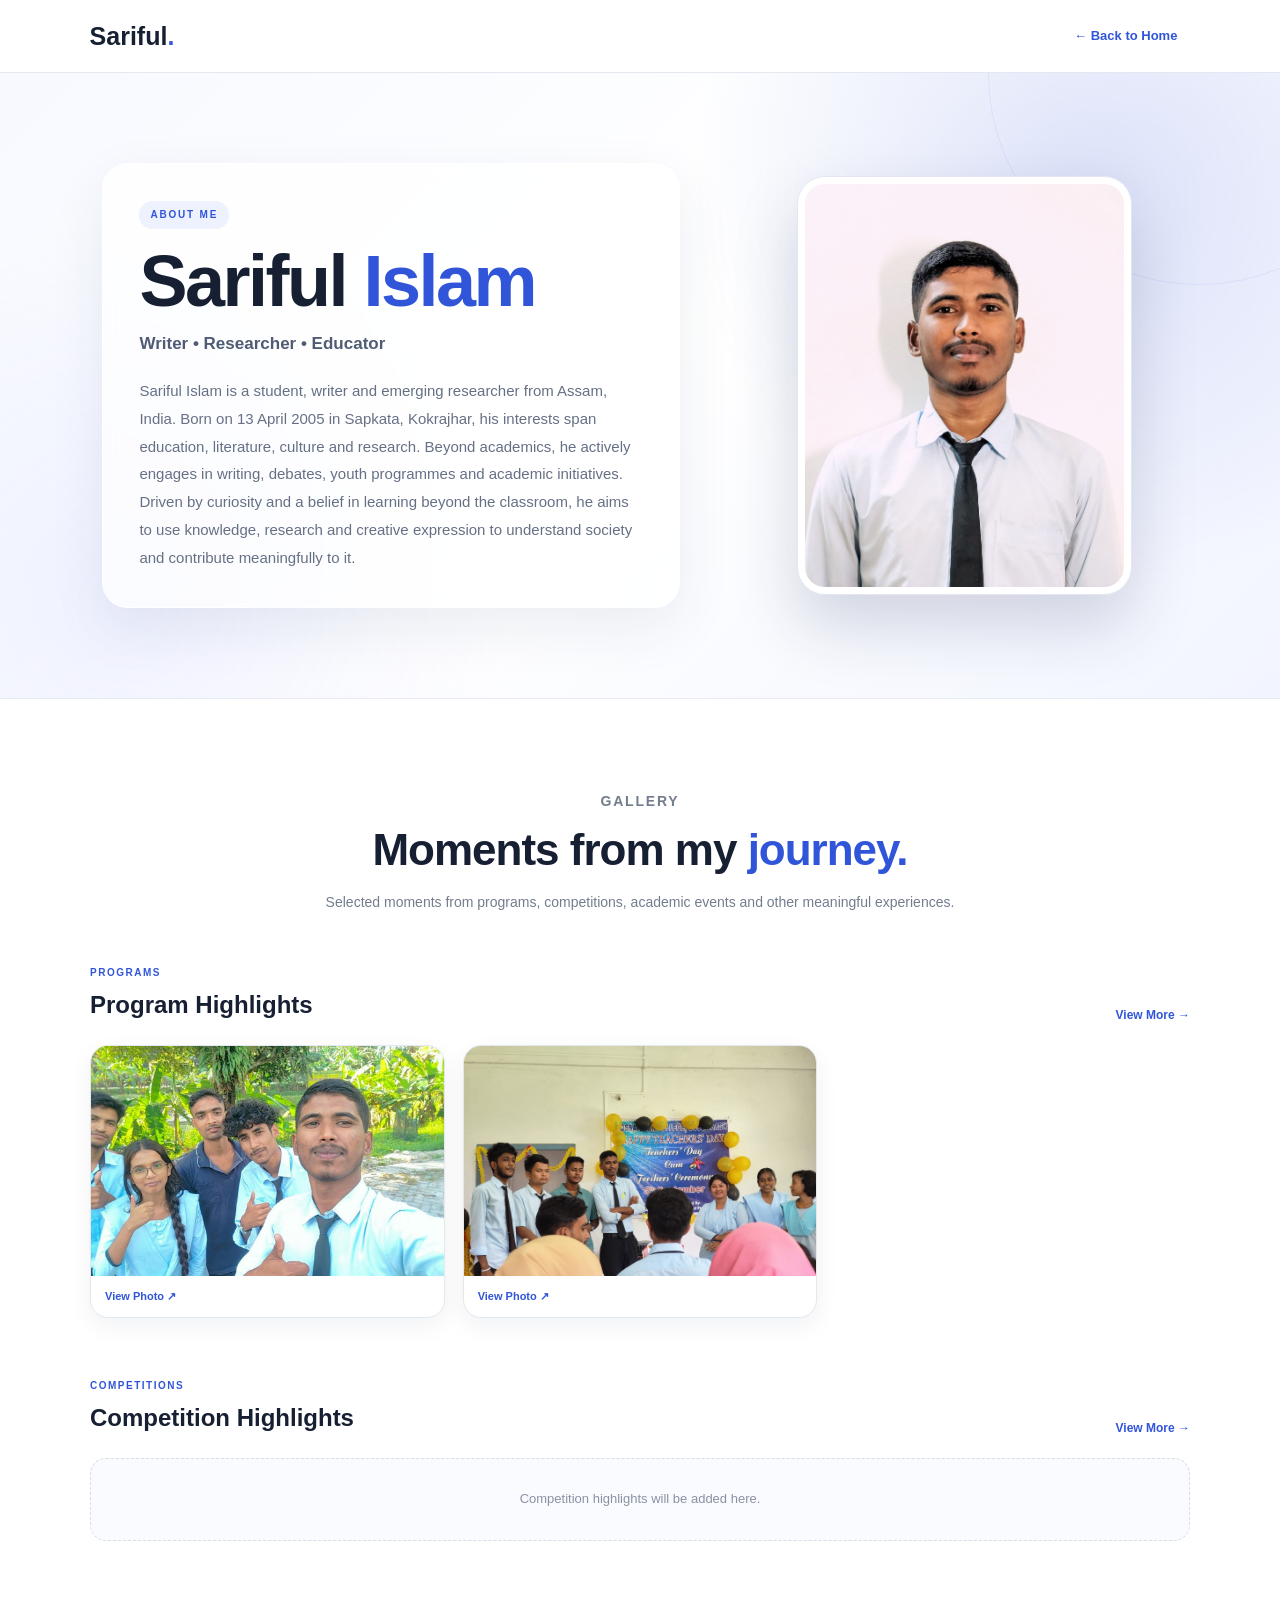
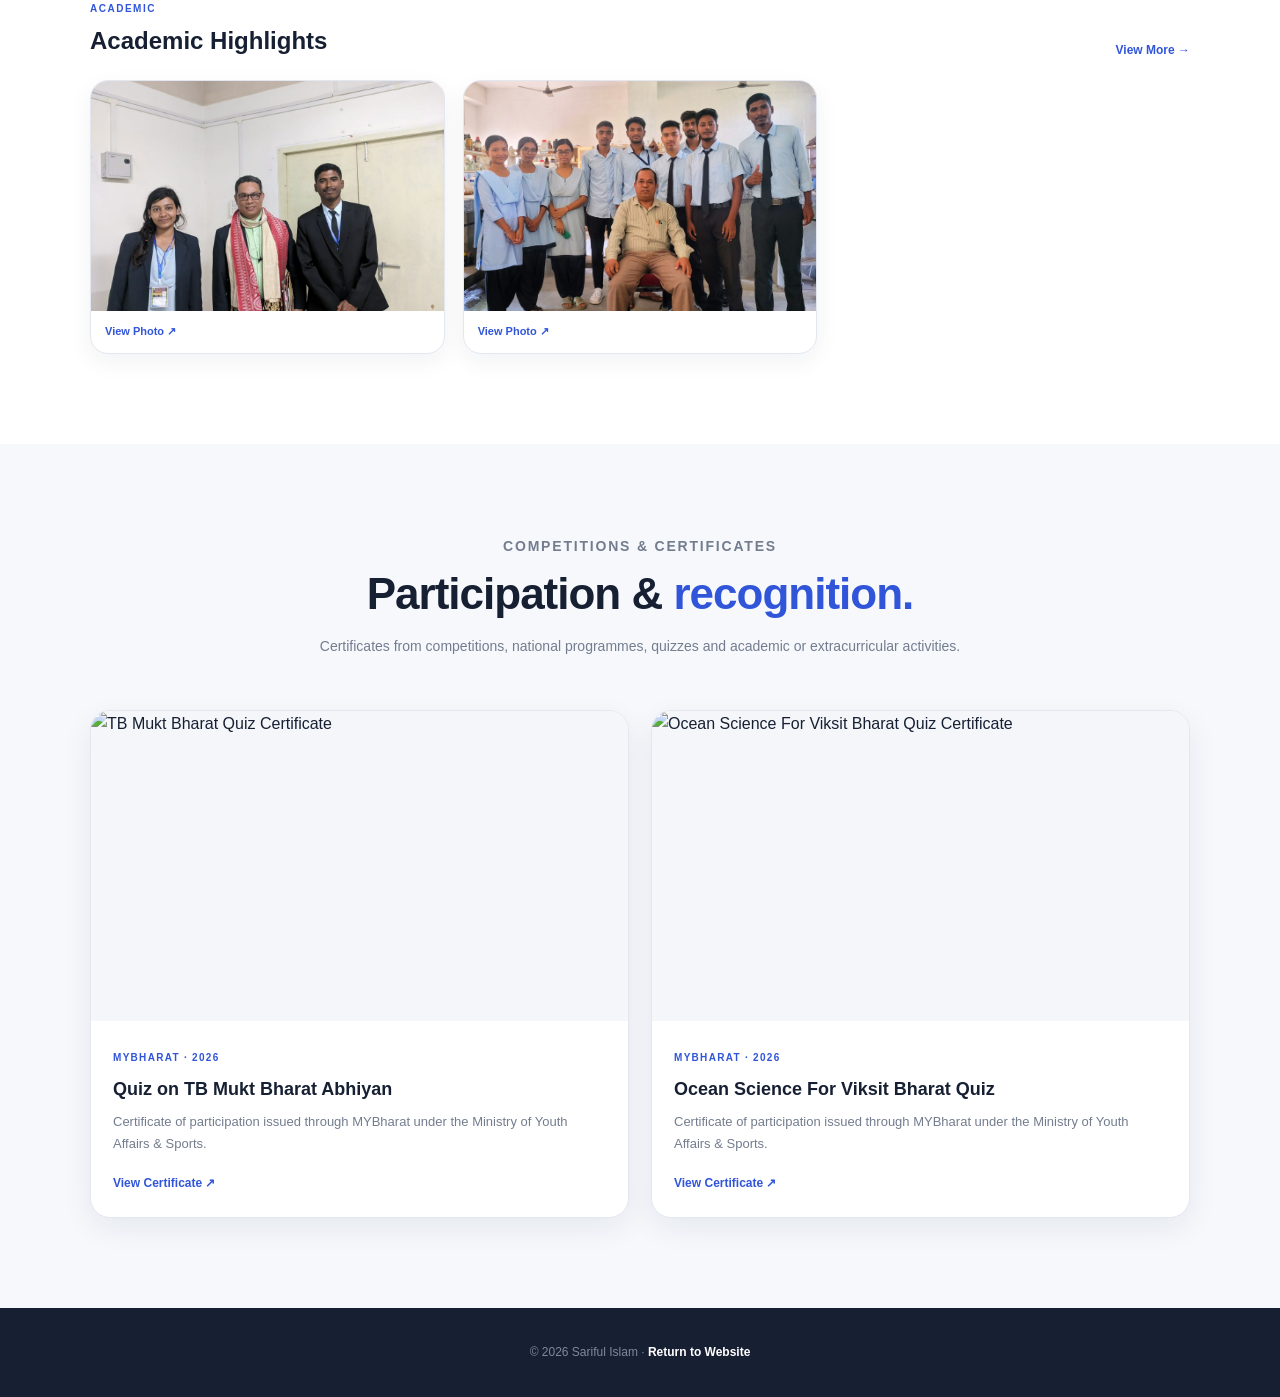
==== commit e5cebe16: "Update about.html" ====
--- a/about.html
+++ b/about.html
@@ -8,13 +8,7 @@
 
 <title>About Me | Sariful Islam</title>
 
-<link rel="stylesheet" href="css/style.css">
-
 <style>
-
-/* =========================================
-   ABOUT PAGE
-========================================= */
 
 *{
     box-sizing:border-box;
@@ -22,446 +16,371 @@
     padding:0;
 }
 
+:root{
+    --primary:#3155d9;
+    --primary-dark:#263fae;
+    --text:#172033;
+    --muted:#6f788a;
+    --border:#e3e7ef;
+    --light:#f6f8fc;
+    --white:#ffffff;
+}
+
 body{
     font-family:Arial, Helvetica, sans-serif;
-    background:#f6f8fc;
-    color:#172033;
+    background:var(--light);
+    color:var(--text);
     line-height:1.6;
 }
 
-.about-page-nav{
-    background:#ffffff;
-    border-bottom:1px solid #e5e7eb;
-    padding:16px 7%;
+
+/* =========================================
+   NAVIGATION
+========================================= */
+
+.about-nav{
+    position:sticky;
+    top:0;
+    z-index:1000;
 
     display:flex;
     justify-content:space-between;
     align-items:center;
 
-    position:sticky;
-    top:0;
-    z-index:100;
+    padding:16px 7%;
+
+    background:rgba(255,255,255,.94);
+    backdrop-filter:blur(12px);
+
+    border-bottom:1px solid var(--border);
 }
 
 .about-logo{
+    color:var(--text);
     text-decoration:none;
-    color:#172033;
 
     font-size:25px;
+    font-weight:850;
+}
+
+.about-logo span{
+    color:var(--primary);
+}
+
+.back-home{
+    color:var(--primary);
+    text-decoration:none;
+
+    font-size:13px;
     font-weight:800;
-}
-
-.about-logo span{
-    color:#3155d9;
-}
-
-.about-home{
-    text-decoration:none;
-    color:#3155d9;
-
-    font-size:13px;
-    font-weight:700;
-}
-
-
-/* HERO */
-
-.about-intro{
+
+    padding:9px 13px;
+    border-radius:9px;
+
+    transition:.2s;
+}
+
+.back-home:hover{
+    background:#eef2ff;
+}
+
+
+/* =========================================
+   PREMIUM ABOUT HERO
+========================================= */
+
+.about-hero{
+    position:relative;
+    overflow:hidden;
+
+    min-height:560px;
+
+    padding:90px 8%;
+
+    display:grid;
+    grid-template-columns:1.15fr .85fr;
+    align-items:center;
+    gap:70px;
+
+    background:
+        radial-gradient(
+            circle at 85% 20%,
+            rgba(49,85,217,.16),
+            transparent 33%
+        ),
+        radial-gradient(
+            circle at 10% 85%,
+            rgba(121,138,255,.10),
+            transparent 30%
+        ),
+        linear-gradient(
+            135deg,
+            #f7f9ff 0%,
+            #ffffff 50%,
+            #f2f5ff 100%
+        );
+
+    border-bottom:1px solid #e8ebf4;
+}
+
+.about-hero::before{
+    content:"";
+
+    position:absolute;
+    width:420px;
+    height:420px;
+
+    border:1px solid rgba(49,85,217,.08);
+    border-radius:50%;
+
+    top:-210px;
+    right:-130px;
+}
+
+.about-hero-content{
+    position:relative;
+    z-index:2;
+
+    max-width:700px;
+
+    padding:36px;
+
+    background:rgba(255,255,255,.72);
+
+    border:1px solid rgba(255,255,255,.9);
+    border-radius:26px;
+
+    backdrop-filter:blur(8px);
+
+    box-shadow:
+        0 20px 55px rgba(29,45,95,.08);
+}
+
+.about-label{
+    display:inline-block;
+
+    margin-bottom:16px;
+
+    padding:6px 11px;
+
+    background:#eef2ff;
+    color:var(--primary);
+
+    border-radius:20px;
+
+    font-size:10px;
+    font-weight:850;
+    letter-spacing:1.8px;
+}
+
+.about-hero h1{
+    margin-bottom:13px;
+
+    color:var(--text);
+
+    font-size:clamp(44px,6vw,72px);
+    line-height:1;
+    letter-spacing:-2.5px;
+}
+
+.about-hero h1 span{
+    color:var(--primary);
+}
+
+.about-role{
+    margin-bottom:20px;
+
+    color:#4f5c73;
+
+    font-size:17px;
+    font-weight:750;
+}
+
+.about-description{
+    max-width:620px;
+
+    color:#667085;
+
+    font-size:15px;
+    line-height:1.85;
+}
+
+.about-photo{
+    position:relative;
+    z-index:2;
+
+    display:flex;
+    justify-content:center;
+}
+
+.about-photo img{
+    width:min(100%,335px);
+    aspect-ratio:4/5;
+
+    object-fit:cover;
+
+    padding:7px;
+
+    background:#fff;
+
+    border:1px solid #e2e7f2;
+    border-radius:28px;
+
+    box-shadow:
+        0 30px 65px rgba(25,39,85,.18);
+
+    transition:.3s ease;
+}
+
+.about-photo img:hover{
+    transform:translateY(-6px);
+}
+
+
+/* =========================================
+   COMMON SECTION
+========================================= */
+
+.about-section{
+    padding:90px 7%;
+}
+
+.about-section.white{
+    background:#ffffff;
+}
+
+.section-heading{
+    max-width:760px;
+    margin:0 auto 50px;
+
+    text-align:center;
+}
+
+.section-label{
+    margin-bottom:10px;
+
+    color:var(--primary);
+
+    font-size:11px;
+    font-weight:850;
+
+    letter-spacing:1.8px;
+}
+
+.section-heading h2{
+    margin-bottom:15px;
+
+    color:var(--text);
+
+    font-size:clamp(30px,4vw,44px);
+    line-height:1.15;
+
+    letter-spacing:-1px;
+}
+
+.section-heading h2 span{
+    color:var(--primary);
+}
+
+.section-heading p{
+    color:#737d8e;
+
+    font-size:14px;
+    line-height:1.8;
+}
+
+
+/* =========================================
+   GALLERY CATEGORIES
+========================================= */
+
+.gallery-wrapper{
     max-width:1100px;
     margin:auto;
-
-    padding:80px 25px 65px;
-
-    display:grid;
-    grid-template-columns:1fr 320px;
-    align-items:center;
-
-    gap:60px;
-}
-
-.about-label{
-    color:#3155d9;
-
-    font-size:11px;
-    font-weight:800;
-
-    letter-spacing:2px;
-
-    margin-bottom:14px;
-}
-
-.about-intro h1{
-    font-size:clamp(42px,6vw,68px);
-
-    line-height:1.05;
-    letter-spacing:-2px;
-
-    margin-bottom:12px;
-}
-
-.about-intro h1 span{
-    color:#3155d9;
-}
-
-.about-role{
-    color:#566176;
-
-    font-size:18px;
-    font-weight:700;
-
-    margin-bottom:20px;
-}
-
-.about-description{
-    max-width:650px;
-
-    color:#687386;
-
-    font-size:15px;
-    line-height:1.85;
-}
-
-.about-photo img{
-    width:100%;
-    max-width:310px;
-    aspect-ratio:4/5;
-
-    object-fit:cover;
-
-    border-radius:24px;
-
-    box-shadow:0 20px 55px rgba(20,30,60,.15);
-}
-
-
-/* SHARED SECTION */
-
-.about-section{
-    padding:90px 7%;
-}
-
-.about-section.alt{
-    background:#ffffff;
-}
-
-.section-heading{
-    max-width:760px;
-    margin:0 auto 45px;
-
-    text-align:center;
-}
-
-.section-label{
-    color:#3155d9;
-
-    font-size:11px;
-    font-weight:800;
-
-    letter-spacing:1.8px;
-
-    margin-bottom:10px;
-}
-
-.section-heading h2{
-    font-size:clamp(30px,4vw,44px);
-
-    line-height:1.15;
-
-    margin-bottom:14px;
-}
-
-.section-heading h2 span{
-    color:#3155d9;
-}
-
-.section-heading p{
-    color:#737d8e;
-
-    font-size:14px;
-}
-
-
-/* =========================================
-   GALLERY
-========================================= */
-
-.gallery-grid{
-    max-width:1100px;
-    margin:auto;
-    display:block;
-}
-.gallery-card{
-    overflow:hidden;
-
-    background:#ffffff;
-
-    border:1px solid #e3e7ef;
-
-    border-radius:18px;
-
-    box-shadow:0 8px 25px rgba(20,30,60,.06);
-
-    transition:.3s ease;
-}
-
-.gallery-card:hover{
-    transform:translateY(-5px);
-
-    box-shadow:0 16px 38px rgba(20,30,60,.10);
-}
-
-.gallery-card img{
-    width:100%;
-    height:240px;
-
-    object-fit:cover;
-
-    display:block;
-}
-
-.gallery-info{
-    padding:16px 18px 18px;
-}
-
-.gallery-info h3{
-    font-size:15px;
-    margin-bottom:5px;
-}
-
-.gallery-info p{
-    color:#7b8495;
-    font-size:12px;
-}
-
-
-/* =========================================
-   CERTIFICATES
-========================================= */
-
-.certificate-grid{
-    max-width:1100px;
-    margin:auto;
-
-    display:grid;
-    grid-template-columns:repeat(2,1fr);
-
-    gap:22px;
-}
-
-.certificate-card{
-    overflow:hidden;
-
-    background:#ffffff;
-
-    border:1px solid #e3e7ef;
-
-    border-radius:20px;
-
-    box-shadow:0 10px 30px rgba(20,30,60,.07);
-
-    transition:.3s ease;
-}
-
-.certificate-card:hover{
-    transform:translateY(-5px);
-
-    box-shadow:0 18px 42px rgba(20,30,60,.11);
-}
-
-.certificate-card img{
-    width:100%;
-    height:310px;
-
-    display:block;
-    object-fit:cover;
-
-    background:#f4f6fa;
-}
-
-.certificate-content{
-    padding:22px;
-}
-
-.certificate-type{
-    color:#3155d9;
-
-    font-size:10px;
-    font-weight:800;
-
-    letter-spacing:1.3px;
-}
-
-.certificate-content h3{
-    margin:7px 0;
-
-    font-size:18px;
-}
-
-.certificate-content p{
-    color:#737d8e;
-
-    font-size:13px;
-
-    margin-bottom:14px;
-}
-
-.certificate-content a{
-    color:#3155d9;
-
-    text-decoration:none;
-
-    font-size:12px;
-    font-weight:800;
-}
-
-
-/* FOOTER */
-
-.about-footer{
-    padding:35px 20px;
-
-    text-align:center;
-
-    color:#7b8495;
-
-    font-size:12px;
-
-    background:#172033;
-}
-
-.about-footer a{
-    color:#ffffff;
-    text-decoration:none;
-    font-weight:700;
-}
-
-
-/* =========================================
-   MOBILE
-========================================= */
-
-@media(max-width:800px){
-
-    .about-intro{
-        grid-template-columns:1fr;
-
-        text-align:center;
-
-        gap:35px;
-    }
-
-    .about-description{
-        margin:auto;
-    }
-
-    .about-photo{
-        order:-1;
-    }
-
-    .about-photo img{
-        width:260px;
-    }
-
-    .gallery-grid{
-        grid-template-columns:repeat(2,1fr);
-    }
-
-    .certificate-grid{
-        grid-template-columns:1fr;
-    }
-
-}
-
-@media(max-width:520px){
-
-    .about-page-nav{
-        padding:14px 20px;
-    }
-
-    .about-intro{
-        padding:55px 20px 60px;
-    }
-
-    .about-section{
-        padding:70px 20px;
-    }
-
-    .gallery-grid{
-        grid-template-columns:1fr;
-    }
-
-    .gallery-card img{
-        height:220px;
-    }
-
-    .certificate-card img{
-        height:230px;
-    }
-
-}
-/* =========================================
-   NEW GALLERY CATEGORY SYSTEM
-========================================= */
+}
 
 .gallery-category{
-    max-width:1100px;
-    margin:0 auto 55px;
+    margin-bottom:60px;
+}
+
+.gallery-category:last-child{
+    margin-bottom:0;
 }
 
 .category-header{
     display:flex;
     justify-content:space-between;
     align-items:flex-end;
+
     gap:20px;
 
     margin-bottom:20px;
 }
 
 .category-label{
-    color:#3155d9;
+    margin-bottom:5px;
+
+    color:var(--primary);
+
     font-size:10px;
-    font-weight:800;
+    font-weight:850;
     letter-spacing:1.5px;
-    margin-bottom:5px;
 }
 
 .category-header h3{
-    margin:0;
-    font-size:23px;
-    color:#172033;
+    color:var(--text);
+
+    font-size:24px;
 }
 
 .view-more{
-    color:#3155d9;
+    color:var(--primary);
     text-decoration:none;
+
     font-size:12px;
-    font-weight:800;
+    font-weight:850;
+
     white-space:nowrap;
 }
 
-
-/* PHOTO GRID */
-
-.category-photo-grid,
-.program-photos{
+.view-more:hover{
+    text-decoration:underline;
+}
+
+
+/* =========================================
+   LATEST THREE PHOTO GRID
+========================================= */
+
+.category-photo-grid{
     display:grid;
     grid-template-columns:repeat(3,1fr);
+
     gap:18px;
 }
 
-.category-photo,
-.program-photo{
+.category-photo{
     overflow:hidden;
 
-    background:#ffffff;
-    border:1px solid #e3e7ef;
-    border-radius:16px;
-
-    box-shadow:0 8px 25px rgba(20,30,60,.06);
-}
-
-.category-photo img,
-.program-photo img{
+    background:#fff;
+
+    border:1px solid var(--border);
+    border-radius:18px;
+
+    box-shadow:
+        0 8px 25px rgba(20,30,60,.06);
+
+    transition:.3s ease;
+}
+
+.category-photo:hover{
+    transform:translateY(-5px);
+
+    box-shadow:
+        0 16px 38px rgba(20,30,60,.10);
+}
+
+.category-photo img{
     width:100%;
     height:230px;
 
@@ -474,240 +393,262 @@
 
     padding:12px 14px;
 
-    color:#3155d9;
+    color:var(--primary);
     text-decoration:none;
 
     font-size:11px;
+    font-weight:850;
+}
+
+.gallery-view:hover{
+    background:#f7f9ff;
+}
+
+
+/* EMPTY CATEGORY */
+
+.empty-gallery{
+    grid-column:1 / -1;
+
+    padding:30px;
+
+    text-align:center;
+
+    color:#8992a3;
+
+    background:#fafbfe;
+
+    border:1px dashed #d7dce7;
+    border-radius:16px;
+
+    font-size:13px;
+}
+
+
+/* =========================================
+   CERTIFICATES
+========================================= */
+
+.certificate-grid{
+    max-width:1100px;
+    margin:auto;
+
+    display:grid;
+    grid-template-columns:repeat(2,1fr);
+
+    gap:22px;
+}
+
+.certificate-card{
+    overflow:hidden;
+
+    background:#fff;
+
+    border:1px solid var(--border);
+    border-radius:20px;
+
+    box-shadow:
+        0 10px 30px rgba(20,30,60,.07);
+
+    transition:.3s ease;
+}
+
+.certificate-card:hover{
+    transform:translateY(-5px);
+
+    box-shadow:
+        0 18px 42px rgba(20,30,60,.11);
+}
+
+.certificate-card img{
+    width:100%;
+    height:310px;
+
+    display:block;
+    object-fit:cover;
+
+    background:#f4f6fa;
+}
+
+.certificate-content{
+    padding:22px;
+}
+
+.certificate-type{
+    color:var(--primary);
+
+    font-size:10px;
+    font-weight:850;
+    letter-spacing:1.3px;
+}
+
+.certificate-content h3{
+    margin:7px 0;
+
+    font-size:18px;
+}
+
+.certificate-content p{
+    margin-bottom:14px;
+
+    color:#737d8e;
+
+    font-size:13px;
+    line-height:1.7;
+}
+
+.certificate-content a{
+    color:var(--primary);
+    text-decoration:none;
+
+    font-size:12px;
+    font-weight:850;
+}
+
+
+/* =========================================
+   FOOTER
+========================================= */
+
+.about-footer{
+    padding:35px 20px;
+
+    text-align:center;
+
+    background:#172033;
+    color:#7f899d;
+
+    font-size:12px;
+}
+
+.about-footer a{
+    color:#ffffff;
+
+    text-decoration:none;
     font-weight:800;
 }
 
-.gallery-view:hover{
-    text-decoration:underline;
-}
-
-
-/* MOBILE */
-
-@media(max-width:700px){
+
+/* =========================================
+   TABLET
+========================================= */
+
+@media(max-width:850px){
+
+    .about-hero{
+        grid-template-columns:1fr;
+
+        text-align:center;
+
+        gap:40px;
+
+        padding:70px 20px;
+    }
+
+    .about-hero-content{
+        margin:auto;
+    }
+
+    .about-photo{
+        order:-1;
+    }
+
+    .about-photo img{
+        width:270px;
+    }
+
+    .category-photo-grid{
+        grid-template-columns:repeat(2,1fr);
+    }
+
+}
+
+
+/* =========================================
+   MOBILE
+========================================= */
+
+@media(max-width:600px){
+
+    .about-nav{
+        padding:14px 20px;
+    }
+
+    .about-logo{
+        font-size:22px;
+    }
+
+    .about-hero{
+        min-height:auto;
+
+        padding:60px 20px 70px;
+    }
+
+    .about-hero-content{
+        padding:27px 22px;
+    }
+
+    .about-role{
+        font-size:16px;
+    }
+
+    .about-description{
+        font-size:14px;
+    }
+
+    .about-photo img{
+        width:255px;
+    }
+
+    .about-section{
+        padding:70px 20px;
+    }
 
     .category-header{
         align-items:flex-start;
     }
 
     .category-header h3{
-        font-size:19px;
-    }
-
-    .category-photo-grid,
-    .program-photos{
+        font-size:20px;
+    }
+
+    .category-photo-grid{
         grid-template-columns:1fr;
     }
 
-    .category-photo img,
-    .program-photo img{
+    .category-photo img{
         height:230px;
     }
 
-}
- /* =========================================
-   PREMIUM ABOUT HERO UPGRADE
-========================================= */
-
-.about-intro{
-    position:relative;
-    overflow:hidden;
-
-    max-width:100%;
-    margin:0;
-
-    padding:100px 8%;
-
-    display:grid;
-    grid-template-columns:1.15fr .85fr;
-    align-items:center;
-    gap:70px;
-
-    background:
-        radial-gradient(
-            circle at 85% 25%,
-            rgba(49,85,217,.15),
-            transparent 32%
-        ),
-        radial-gradient(
-            circle at 10% 80%,
-            rgba(116,137,255,.10),
-            transparent 30%
-        ),
-        linear-gradient(
-            135deg,
-            #f8faff 0%,
-            #ffffff 50%,
-            #f3f6ff 100%
-        );
-
-    border-bottom:1px solid #e8ebf4;
-}
-
-.about-intro::before{
-    content:"";
-    position:absolute;
-
-    width:360px;
-    height:360px;
-
-    border:1px solid rgba(49,85,217,.08);
-    border-radius:50%;
-
-    top:-180px;
-    right:-100px;
-}
-
-.about-intro > div:first-child{
-    position:relative;
-    z-index:2;
-
-    max-width:680px;
-
-    padding:35px;
-
-    background:rgba(255,255,255,.72);
-
-    border:1px solid rgba(255,255,255,.85);
-    border-radius:24px;
-
-    backdrop-filter:blur(8px);
-
-    box-shadow:
-        0 20px 55px rgba(29,45,95,.07);
-}
-
-.about-label{
-    display:inline-block;
-
-    padding:6px 11px;
-
-    background:#eef2ff;
-    color:#3155d9;
-
-    border-radius:20px;
-
-    font-size:10px;
-    font-weight:850;
-    letter-spacing:1.8px;
-
-    margin-bottom:16px;
-}
-
-.about-intro h1{
-    font-size:clamp(45px,6vw,72px);
-    line-height:1;
-    letter-spacing:-2.5px;
-
-    margin-bottom:14px;
-
-    color:#172033;
-}
-
-.about-intro h1 span{
-    color:#3155d9;
-}
-
-.about-role{
-    color:#4f5c73;
-
-    font-size:17px;
-    font-weight:750;
-
-    margin-bottom:20px;
-}
-
-.about-description{
-    max-width:610px;
-
-    color:#667085;
-
-    font-size:15px;
-    line-height:1.85;
-}
-
-
-/* PHOTO */
-
-.about-photo{
-    position:relative;
-    z-index:2;
-
-    display:flex;
-    justify-content:center;
-}
-
-.about-photo img{
-    width:min(100%,330px);
-    aspect-ratio:4/5;
-
-    object-fit:cover;
-
-    padding:7px;
-
-    background:#ffffff;
-
-    border:1px solid #e3e8f3;
-    border-radius:28px;
-
-    box-shadow:
-        0 30px 65px rgba(25,39,85,.18);
-
-    transition:.3s ease;
-}
-
-.about-photo img:hover{
-    transform:translateY(-7px) scale(1.01);
-}
-
-
-/* MOBILE */
-
-@media(max-width:800px){
-
-    .about-intro{
+    .certificate-grid{
         grid-template-columns:1fr;
-
-        padding:70px 20px;
-
-        text-align:center;
-
-        gap:40px;
-    }
-
-    .about-intro > div:first-child{
-        padding:27px 22px;
-    }
-
-    .about-photo{
-        order:-1;
-    }
-
-    .about-photo img{
-        width:260px;
-    }
-
-}  
+    }
+
+    .certificate-card img{
+        height:230px;
+    }
+
+}
+
 </style>
 
 </head>
 
+
 <body>
 
 
-<!-- NAVIGATION -->
-
-<nav class="about-page-nav">
+<!-- =========================================
+     NAVIGATION
+========================================= -->
+
+<nav class="about-nav">
 
     <a href="index.html" class="about-logo">
         Sariful<span>.</span>
     </a>
 
-    <a href="index.html" class="about-home">
+    <a href="index.html" class="back-home">
         ← Back to Home
     </a>
 
@@ -715,12 +656,12 @@
 
 
 <!-- =========================================
-     ABOUT INTRO
+     ABOUT HERO
 ========================================= -->
 
-<section class="about-intro">
-
-    <div>
+<section class="about-hero">
+
+    <div class="about-hero-content">
 
         <p class="about-label">
             ABOUT ME
@@ -735,7 +676,15 @@
         </p>
 
         <p class="about-description">
-            Sariful Islam is a student, writer and emerging researcher from Assam, India. Born on 13 April 2005 in Sapkata, Kokrajhar, his interests span education, literature, culture and research. Beyond academics, he actively engages in writing, debates, youth programmes and academic initiatives. Driven by curiosity and a belief in learning beyond the classroom, he aims to use knowledge, research and creative expression to understand society and contribute meaningfully to it.
+            Sariful Islam is a student, writer and emerging researcher
+            from Assam, India. Born on 13 April 2005 in Sapkata,
+            Kokrajhar, his interests span education, literature,
+            culture and research. Beyond academics, he actively
+            engages in writing, debates, youth programmes and
+            academic initiatives. Driven by curiosity and a belief
+            in learning beyond the classroom, he aims to use
+            knowledge, research and creative expression to understand
+            society and contribute meaningfully to it.
         </p>
 
     </div>
@@ -757,7 +706,7 @@
      GALLERY
 ========================================= -->
 
-<section class="about-section alt">
+<section class="about-section white">
 
     <div class="section-heading">
 
@@ -771,116 +720,201 @@
         </h2>
 
         <p>
-            Photos from academic programs, competitions,
-            events and other meaningful experiences.
+            Selected moments from programs, competitions,
+            academic events and other meaningful experiences.
         </p>
 
     </div>
 
 
-    <div class="gallery-grid">
-
-
-      <article class="gallery-card">
-
-    <div class="program-photos">
-
-        <div class="program-photo">
-            <img
-                src="gallery/gallery-01.jpg.jpeg"
-                alt="Program Highlight 1"
-            >
-
-            <a href="gallery/gallery-01.jpg.jpeg"
-               target="_blank"
-               class="gallery-view">
-                View Photo ↗
-            </a>
+    <div class="gallery-wrapper">
+
+
+        <!-- =====================================
+             PROGRAM HIGHLIGHTS
+        ====================================== -->
+
+        <div class="gallery-category">
+
+            <div class="category-header">
+
+                <div>
+                    <p class="category-label">
+                        PROGRAMS
+                    </p>
+
+                    <h3>
+                        Program Highlights
+                    </h3>
+                </div>
+
+                <a
+                    href="program-gallery.html"
+                    class="view-more"
+                >
+                    View More →
+                </a>
+
+            </div>
+
+
+            <div class="category-photo-grid">
+
+                <!-- Latest first -->
+
+                <div class="category-photo">
+
+                    <img
+                        src="gallery/gallery-02.jpg.jpeg"
+                        alt="Program Highlight"
+                    >
+
+                    <a
+                        href="gallery/gallery-02.jpg.jpeg"
+                        target="_blank"
+                        class="gallery-view"
+                    >
+                        View Photo ↗
+                    </a>
+
+                </div>
+
+
+                <div class="category-photo">
+
+                    <img
+                        src="gallery/gallery-01.jpg.jpeg"
+                        alt="Program Highlight"
+                    >
+
+                    <a
+                        href="gallery/gallery-01.jpg.jpeg"
+                        target="_blank"
+                        class="gallery-view"
+                    >
+                        View Photo ↗
+                    </a>
+
+                </div>
+
+            </div>
+
         </div>
 
-        <div class="program-photo">
-            <img
-                src="gallery/gallery-02.jpg.jpeg"
-                alt="Program Highlight 2"
-            >
-
-            <a href="gallery/gallery-02.jpg.jpeg"
-               target="_blank"
-               class="gallery-view">
-                View Photo ↗
-            </a>
+
+
+        <!-- =====================================
+             COMPETITION HIGHLIGHTS
+        ====================================== -->
+
+        <div class="gallery-category">
+
+            <div class="category-header">
+
+                <div>
+                    <p class="category-label">
+                        COMPETITIONS
+                    </p>
+
+                    <h3>
+                        Competition Highlights
+                    </h3>
+                </div>
+
+                <a
+                    href="competition-gallery.html"
+                    class="view-more"
+                >
+                    View More →
+                </a>
+
+            </div>
+
+
+            <div class="category-photo-grid">
+
+                <div class="empty-gallery">
+                    Competition highlights will be added here.
+                </div>
+
+            </div>
+
         </div>
 
-    </div>
-
-    <div class="gallery-info">
-
-        <h3>Program Highlights</h3>
-
-        <p>
-            Moments from college programs, events and
-            extracurricular activities.
-        </p>
-
-    </div>
-
-</article>
-
-     <!-- COMPETITION HIGHLIGHTS -->
-
-<div class="gallery-category">
-
-    <div class="category-header">
-        <div>
-            <p class="category-label">COMPETITIONS</p>
-            <h3>Competition Highlights</h3>
+
+
+        <!-- =====================================
+             ACADEMIC HIGHLIGHTS
+        ====================================== -->
+
+        <div class="gallery-category">
+
+            <div class="category-header">
+
+                <div>
+                    <p class="category-label">
+                        ACADEMIC
+                    </p>
+
+                    <h3>
+                        Academic Highlights
+                    </h3>
+                </div>
+
+                <a
+                    href="academic-gallery.html"
+                    class="view-more"
+                >
+                    View More →
+                </a>
+
+            </div>
+
+
+            <div class="category-photo-grid">
+
+
+                <!-- gallery-04 is newer than gallery-03 -->
+
+                <div class="category-photo">
+
+                    <img
+                        src="gallery/gallery-04.jpg.jpeg"
+                        alt="Academic Highlight"
+                    >
+
+                    <a
+                        href="gallery/gallery-04.jpg.jpeg"
+                        target="_blank"
+                        class="gallery-view"
+                    >
+                        View Photo ↗
+                    </a>
+
+                </div>
+
+
+                <div class="category-photo">
+
+                    <img
+                        src="gallery/gallery-03.jpg.jpeg"
+                        alt="Academic Highlight"
+                    >
+
+                    <a
+                        href="gallery/gallery-03.jpg.jpeg"
+                        target="_blank"
+                        class="gallery-view"
+                    >
+                        View Photo ↗
+                    </a>
+
+                </div>
+
+
+            </div>
+
         </div>
-
-        <a href="competition-gallery.html" class="view-more">
-            View More →
-        </a>
-    </div>
-
-    <div class="category-photo-grid">
-
-        <!-- Latest competition photos will be added here -->
-
-    </div>
-
-</div>   
-
-<!-- ACADEMIC HIGHLIGHTS -->
-
-<div class="gallery-category">
-
-    <div class="category-header">
-        <div>
-            <p class="category-label">ACADEMIC</p>
-            <h3>Academic Highlights</h3>
-        </div>
-
-        <a href="academic-gallery.html" class="view-more">
-            View More →
-        </a>
-    </div>
-
-    <div class="category-photo-grid">
-
-    <div class="category-photo">
-    <img src="gallery/gallery-03.jpg.jpeg"
-         alt="Academic Highlight">
-
-    <a href="gallery/gallery-03.jpg.jpeg"
-       target="_blank"
-       class="gallery-view">
-        View Photo ↗
-    </a>
-</div>    
-
-    </div>
-
-</div>
-
 
     </div>
 
@@ -905,8 +939,8 @@
         </h2>
 
         <p>
-            Certificates from competitions, national programs,
-            quizzes and other academic or extracurricular activities.
+            Certificates from competitions, national programmes,
+            quizzes and academic or extracurricular activities.
         </p>
 
     </div>
@@ -915,7 +949,7 @@
     <div class="certificate-grid">
 
 
-        <!-- Certificate 1 -->
+        <!-- CERTIFICATE 01 -->
 
         <article class="certificate-card">
 
@@ -952,7 +986,7 @@
         </article>
 
 
-        <!-- Certificate 2 -->
+        <!-- CERTIFICATE 02 -->
 
         <article class="certificate-card">
 
@@ -994,13 +1028,17 @@
 </section>
 
 
-<!-- FOOTER -->
+<!-- =========================================
+     FOOTER
+========================================= -->
 
 <footer class="about-footer">
 
     <p>
         © 2026 Sariful Islam ·
-        <a href="index.html">Return to Website</a>
+        <a href="index.html">
+            Return to Website
+        </a>
     </p>
 
 </footer>
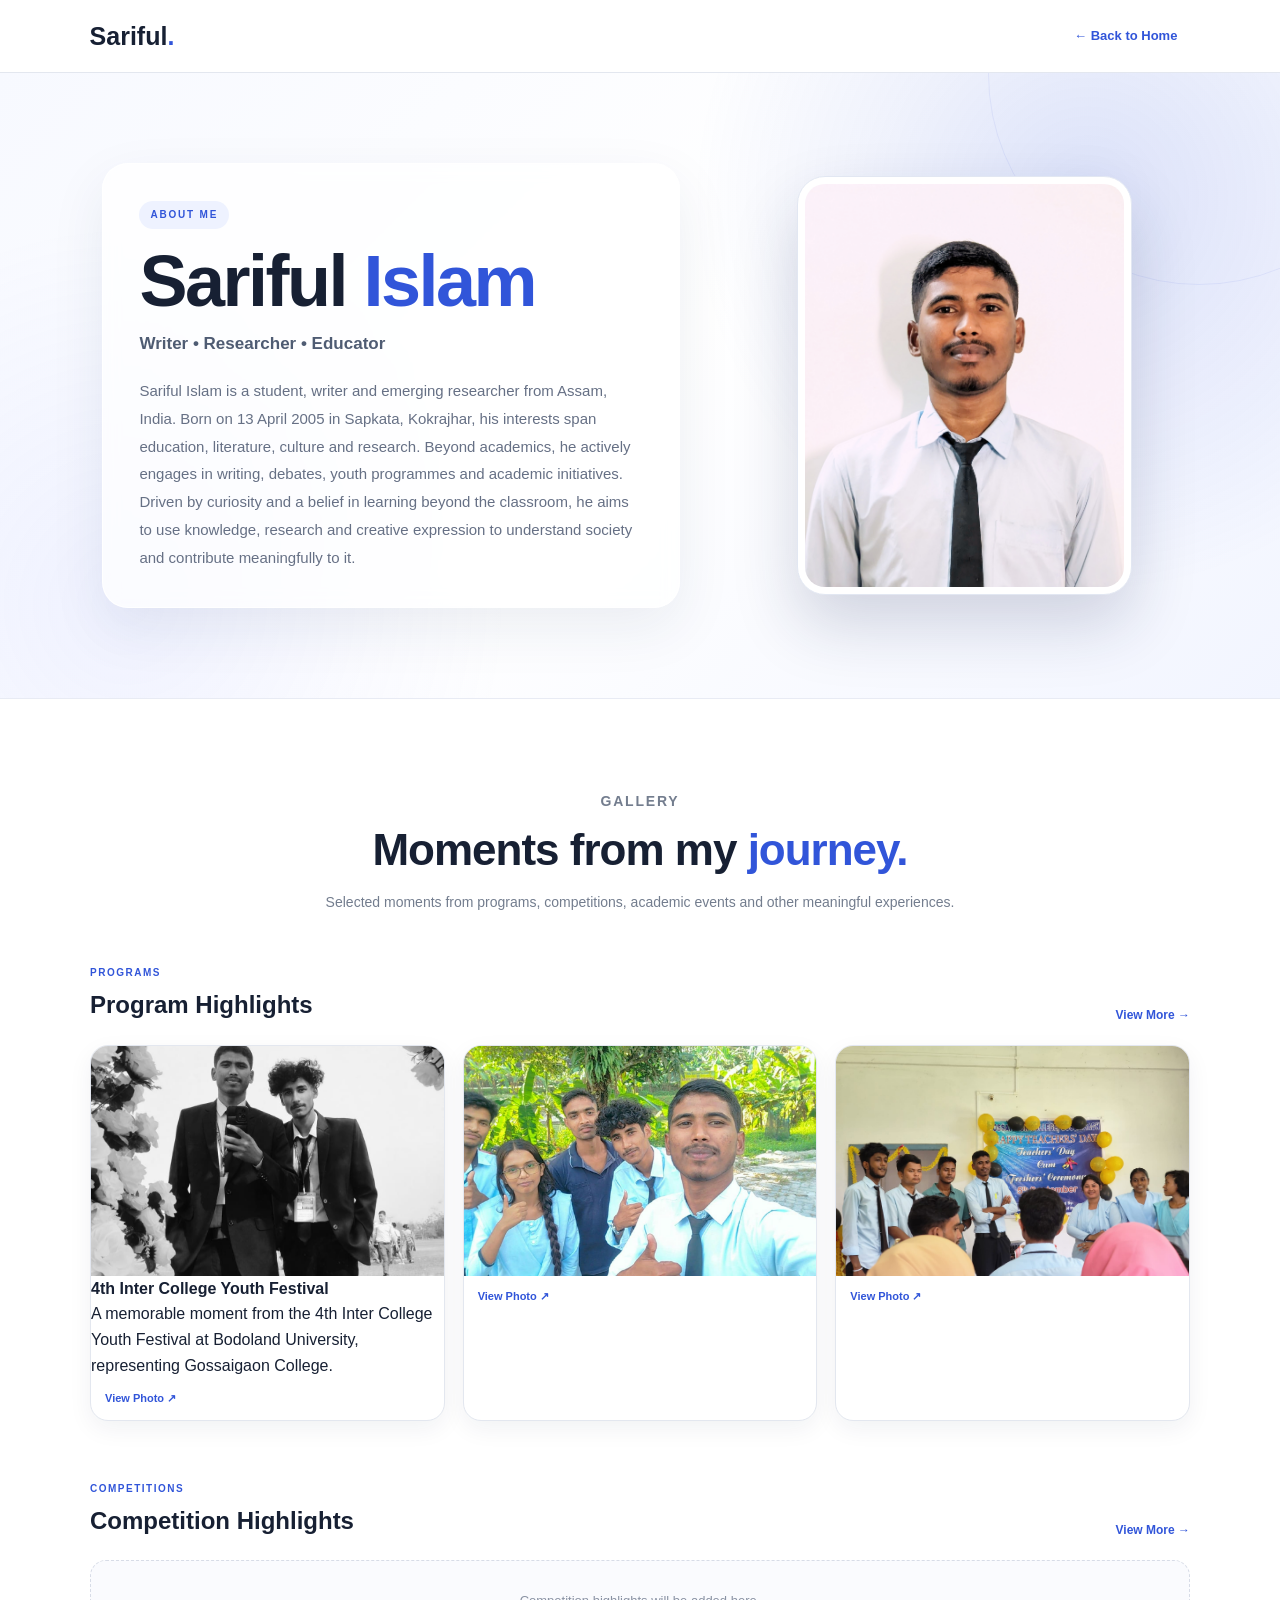
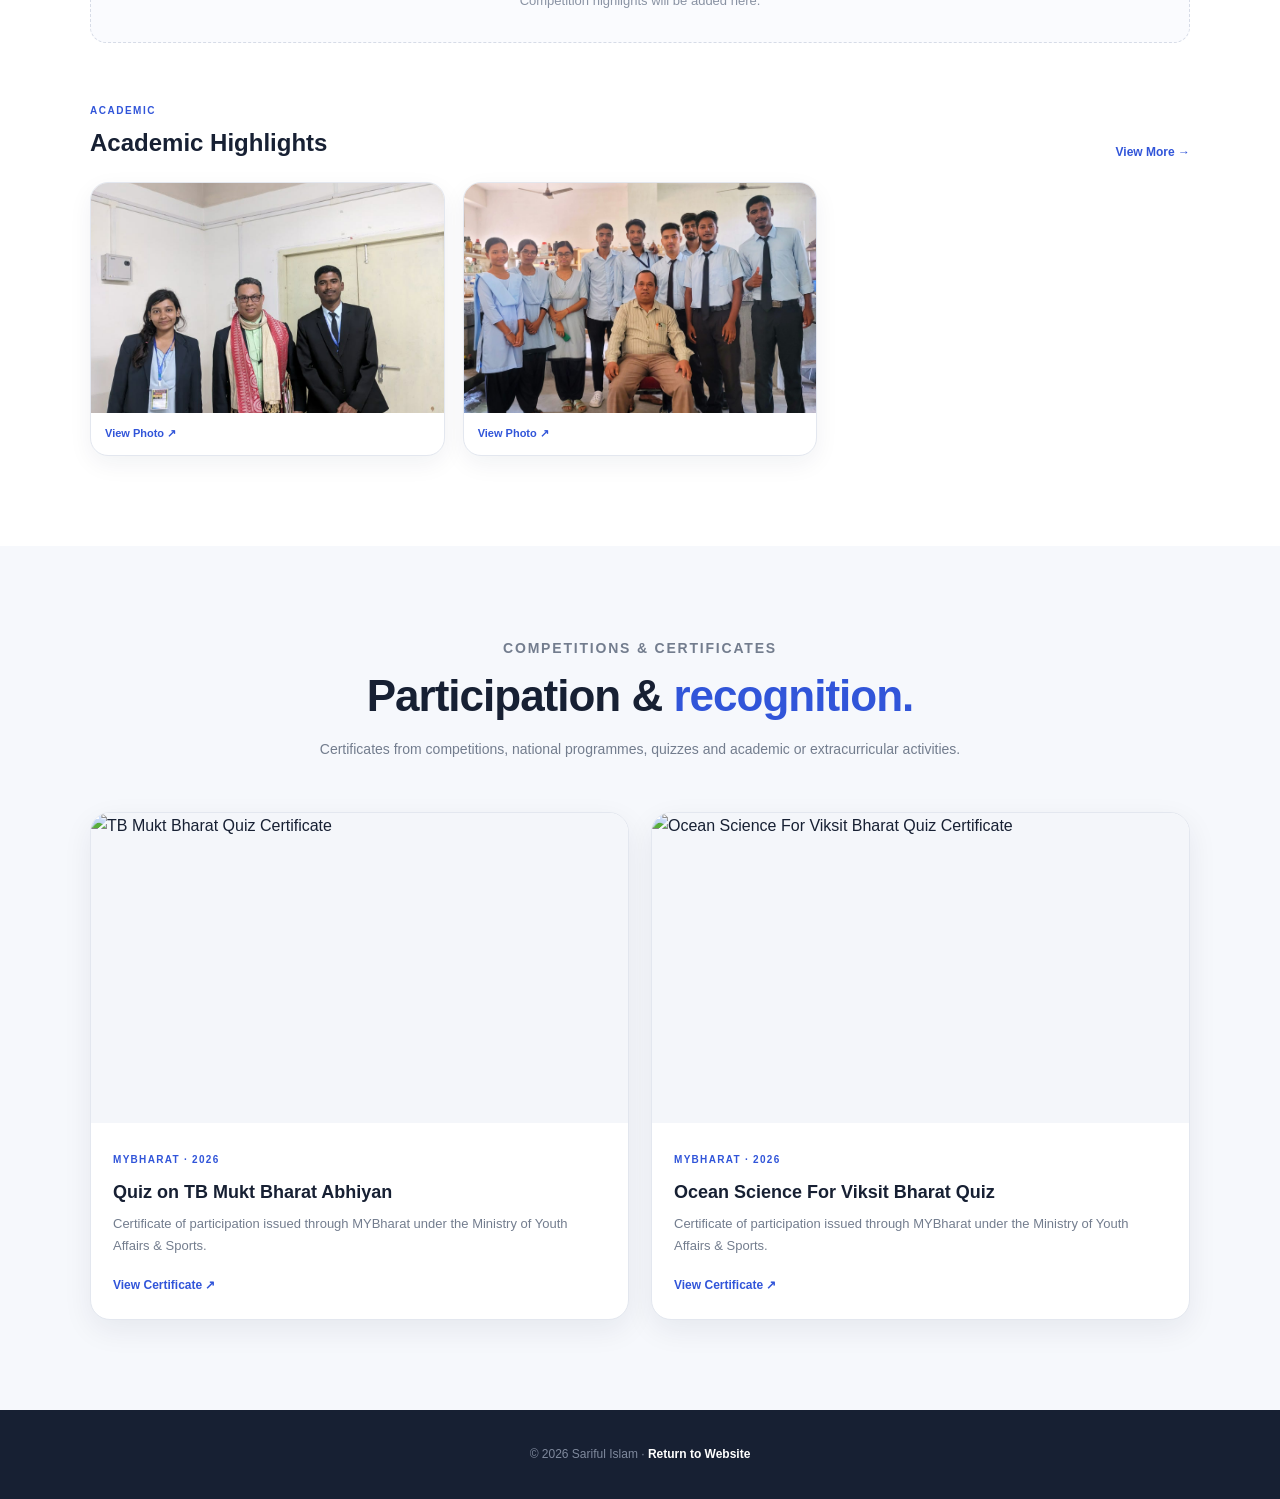
==== commit 5ae1166f: "Update about.html" ====
--- a/about.html
+++ b/about.html
@@ -761,6 +761,35 @@
             <div class="category-photo-grid">
 
                 <!-- Latest first -->
+                <div class="category-photo">
+
+    <img
+        src="gallery/gallery-05.jpg.jpeg"
+        alt="4th Inter College Youth Festival at Bodoland University"
+    >
+
+    <div class="photo-info">
+
+        <h4>
+            4th Inter College Youth Festival
+        </h4>
+
+        <p>
+            A memorable moment from the 4th Inter College Youth Festival
+            at Bodoland University, representing Gossaigaon College.
+        </p>
+
+        <a
+            href="gallery/gallery-05.jpg.jpeg"
+            target="_blank"
+            class="gallery-view"
+        >
+            View Photo ↗
+        </a>
+
+    </div>
+
+</div>
 
                 <div class="category-photo">
 
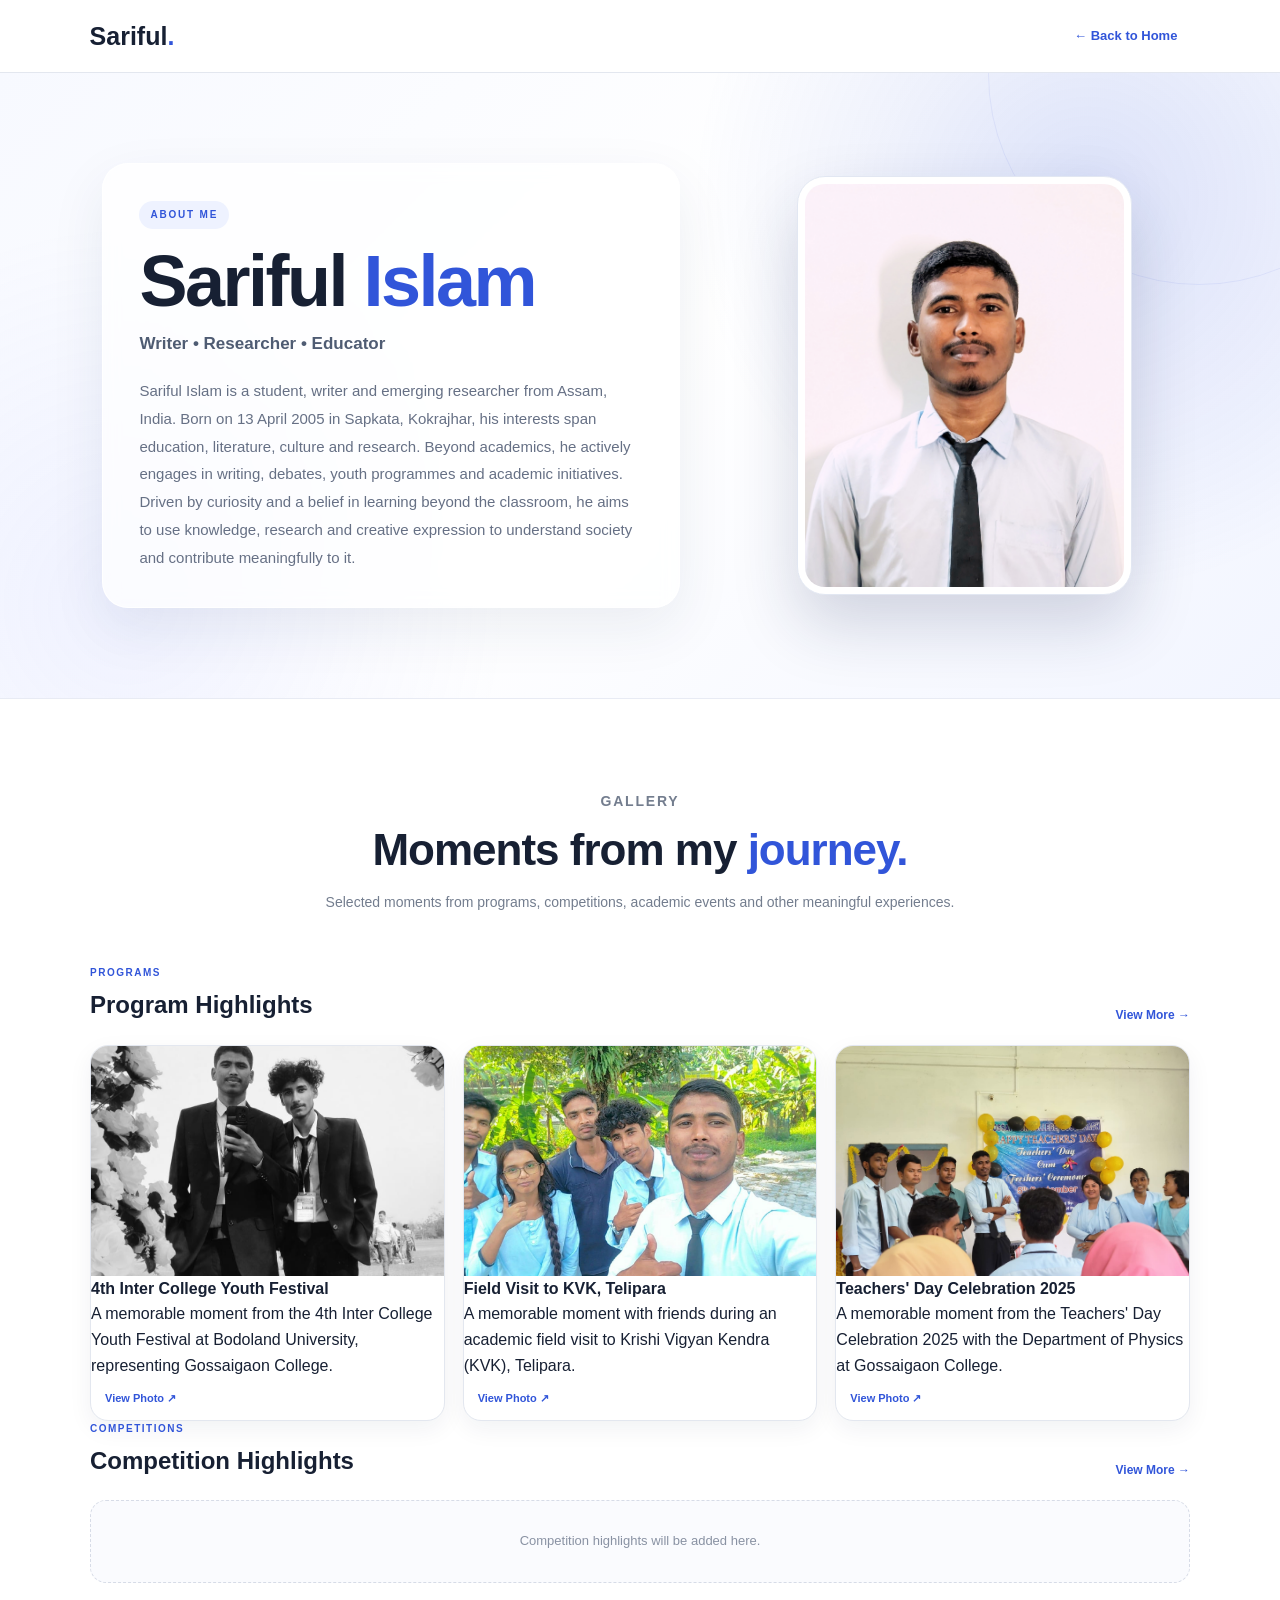
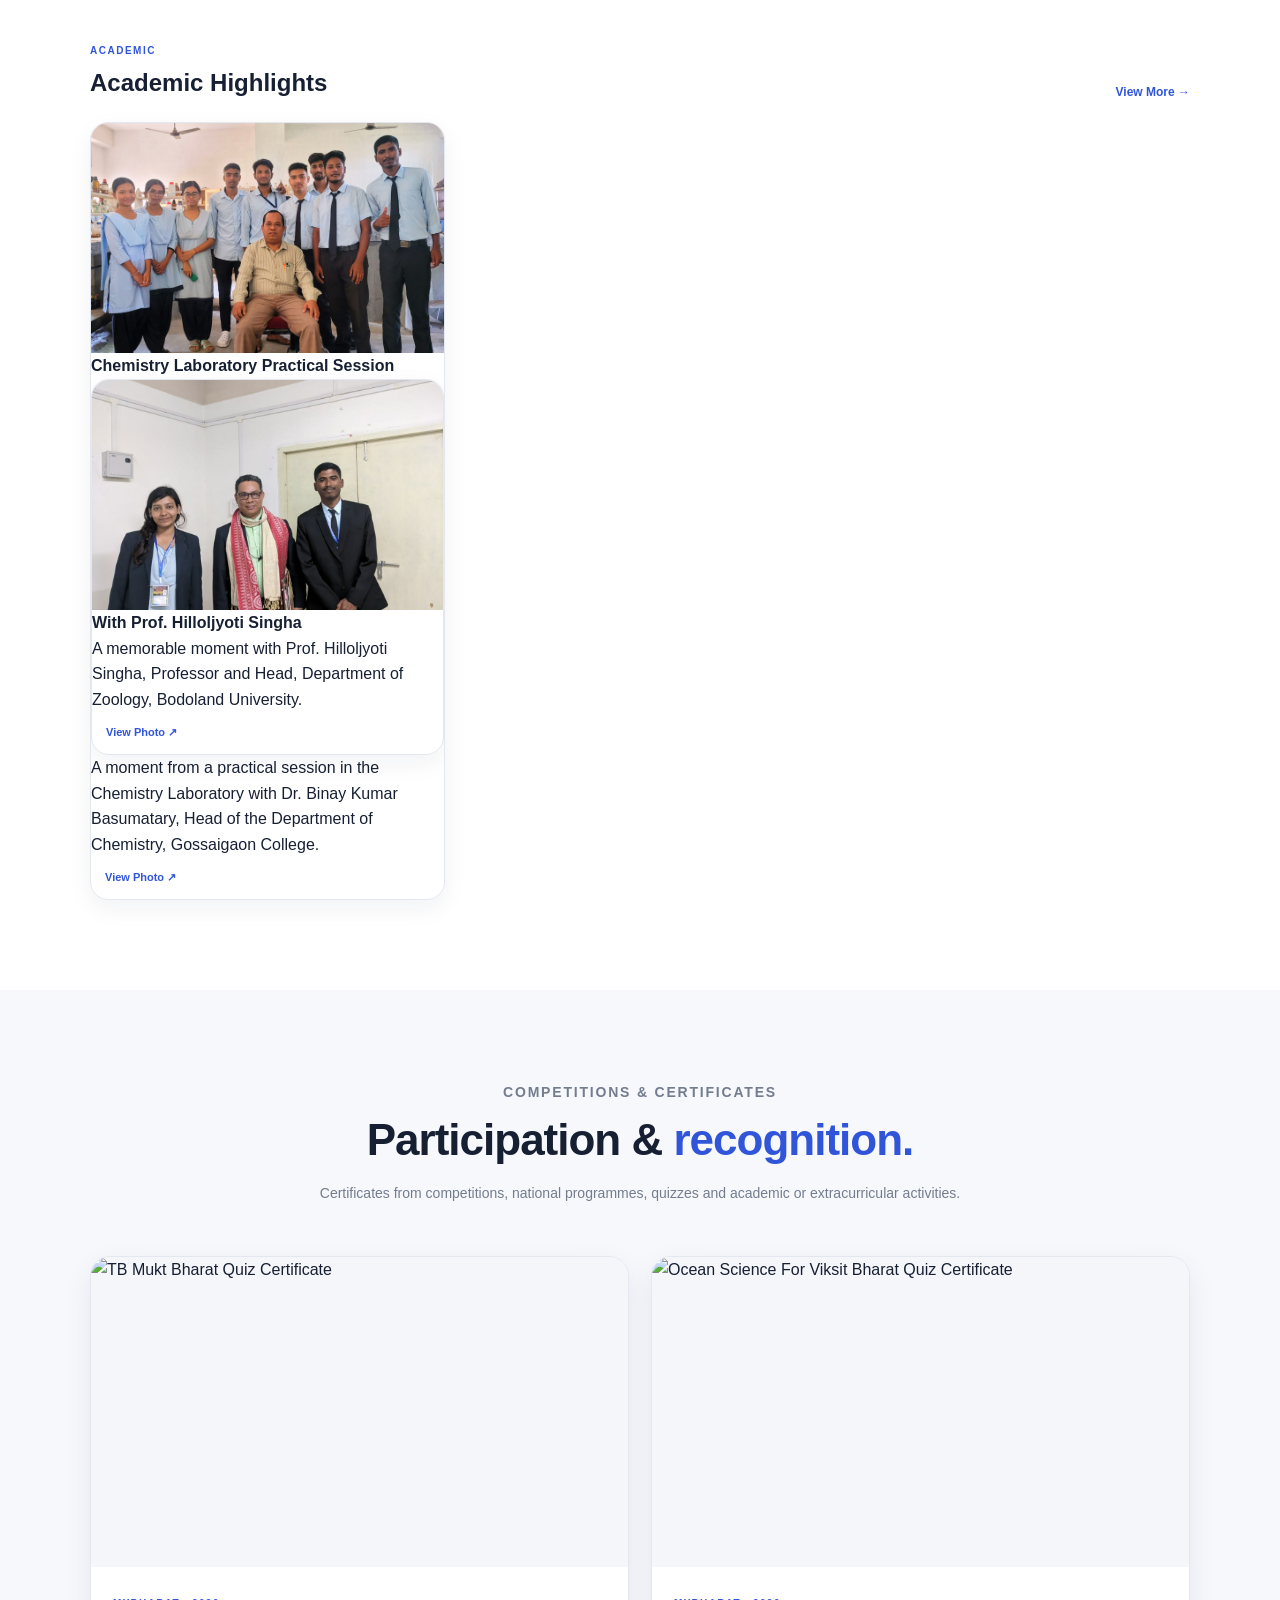
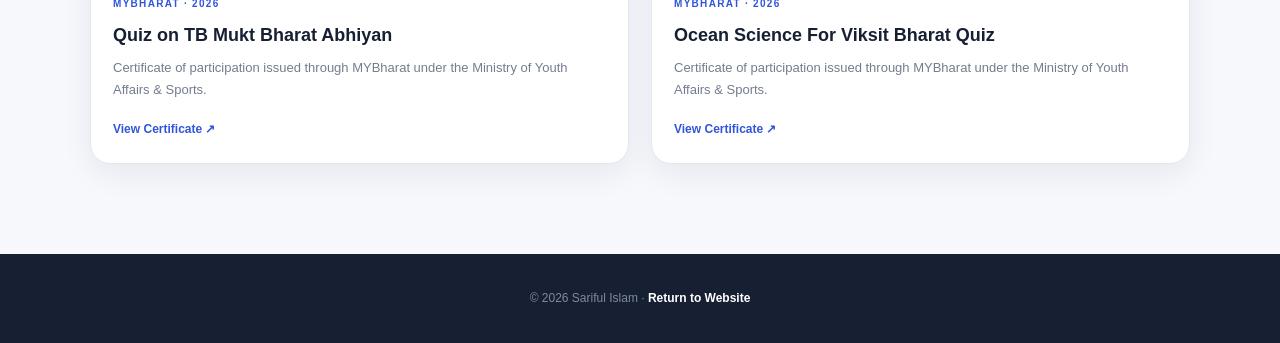
==== commit 11cd809e: "Update about.html" ====
--- a/about.html
+++ b/about.html
@@ -791,42 +791,66 @@
 
 </div>
 
-                <div class="category-photo">
-
-                    <img
-                        src="gallery/gallery-02.jpg.jpeg"
-                        alt="Program Highlight"
-                    >
-
-                    <a
-                        href="gallery/gallery-02.jpg.jpeg"
-                        target="_blank"
-                        class="gallery-view"
-                    >
-                        View Photo ↗
-                    </a>
-
-                </div>
-
-
-                <div class="category-photo">
-
-                    <img
-                        src="gallery/gallery-01.jpg.jpeg"
-                        alt="Program Highlight"
-                    >
-
-                    <a
-                        href="gallery/gallery-01.jpg.jpeg"
-                        target="_blank"
-                        class="gallery-view"
-                    >
-                        View Photo ↗
-                    </a>
-
-                </div>
-
-            </div>
+ <div class="category-photo">
+
+    <img
+        src="gallery/gallery-02.jpg.jpeg"
+        alt="Field Visit to KVK Telipara"
+    >
+
+    <div class="photo-info">
+
+        <h4>
+            Field Visit to KVK, Telipara
+        </h4>
+
+        <p>
+            A memorable moment with friends during an academic
+            field visit to Krishi Vigyan Kendra (KVK), Telipara.
+        </p>
+
+        <a
+            href="gallery/gallery-02.jpg.jpeg"
+            target="_blank"
+            class="gallery-view"
+        >
+            View Photo ↗
+        </a>
+
+    </div>
+
+</div>               
+
+<div class="category-photo">
+
+    <img
+        src="gallery/gallery-01.jpg.jpeg"
+        alt="Teachers' Day Celebration 2025 - Department of Physics, Gossaigaon College"
+    >
+
+    <div class="photo-info">
+
+        <h4>
+            Teachers' Day Celebration 2025
+        </h4>
+
+        <p>
+            A memorable moment from the Teachers' Day Celebration 2025
+            with the Department of Physics at Gossaigaon College.
+        </p>
+
+        <a
+            href="gallery/gallery-01.jpg.jpeg"
+            target="_blank"
+            class="gallery-view"
+        >
+            View Photo ↗
+        </a>
+
+    </div>
+
+</div>
+                
 
         </div>
 
@@ -905,45 +929,68 @@
 
                 <!-- gallery-04 is newer than gallery-03 -->
 
-                <div class="category-photo">
-
-                    <img
-                        src="gallery/gallery-04.jpg.jpeg"
-                        alt="Academic Highlight"
-                    >
-
-                    <a
-                        href="gallery/gallery-04.jpg.jpeg"
-                        target="_blank"
-                        class="gallery-view"
-                    >
-                        View Photo ↗
-                    </a>
-
-                </div>
-
-
-                <div class="category-photo">
-
-                    <img
-                        src="gallery/gallery-03.jpg.jpeg"
-                        alt="Academic Highlight"
-                    >
-
-                    <a
-                        href="gallery/gallery-03.jpg.jpeg"
-                        target="_blank"
-                        class="gallery-view"
-                    >
-                        View Photo ↗
-                    </a>
-
-                </div>
-
-
-            </div>
-
-        </div>
+                
+
+<div class="category-photo">
+
+    <img
+        src="gallery/gallery-03.jpg.jpeg"
+        alt="Chemistry Laboratory Practical Session at Gossaigaon College"
+    >
+
+    <div class="photo-info">
+
+        <h4>
+            Chemistry Laboratory Practical Session
+        </h4>
+
+        <p><div class="category-photo">
+
+    <img
+        src="gallery/gallery-04.jpg.jpeg"
+        alt="With Prof. Hilloljyoti Singha, Bodoland University"
+    >
+
+    <div class="photo-info">
+
+        <h4>
+            With Prof. Hilloljyoti Singha
+        </h4>
+
+        <p>
+            A memorable moment with Prof. Hilloljyoti Singha,
+            Professor and Head, Department of Zoology,
+            Bodoland University.
+        </p>
+
+        <a
+            href="gallery/gallery-04.jpg.jpeg"
+            target="_blank"
+            class="gallery-view"
+        >
+            View Photo ↗
+        </a>
+
+    </div>
+
+</div>
+            A moment from a practical session in the Chemistry Laboratory
+            with Dr. Binay Kumar Basumatary, Head of the Department of Chemistry,
+            Gossaigaon College.
+        </p>
+
+        <a
+            href="gallery/gallery-03.jpg.jpeg"
+            target="_blank"
+            class="gallery-view"
+        >
+            View Photo ↗
+        </a>
+
+    </div>
+
+</div>
+                
 
     </div>
 
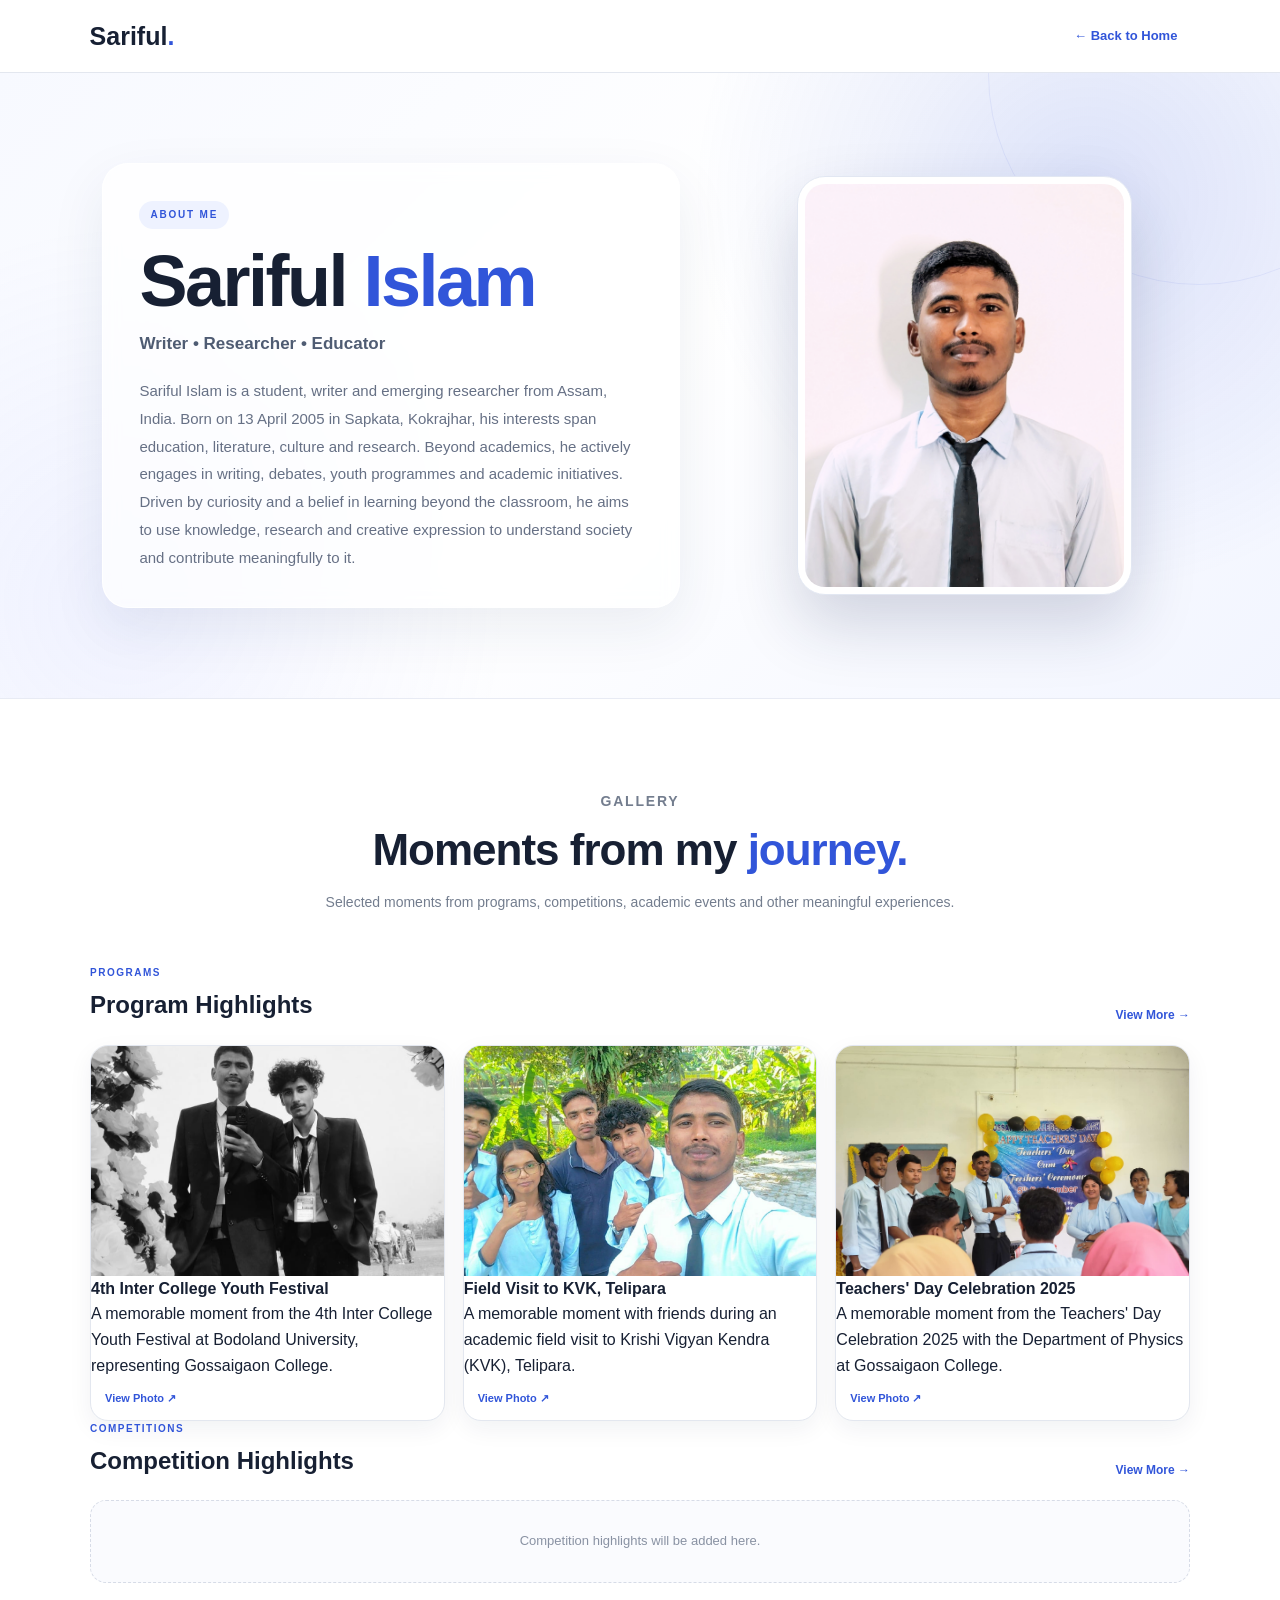
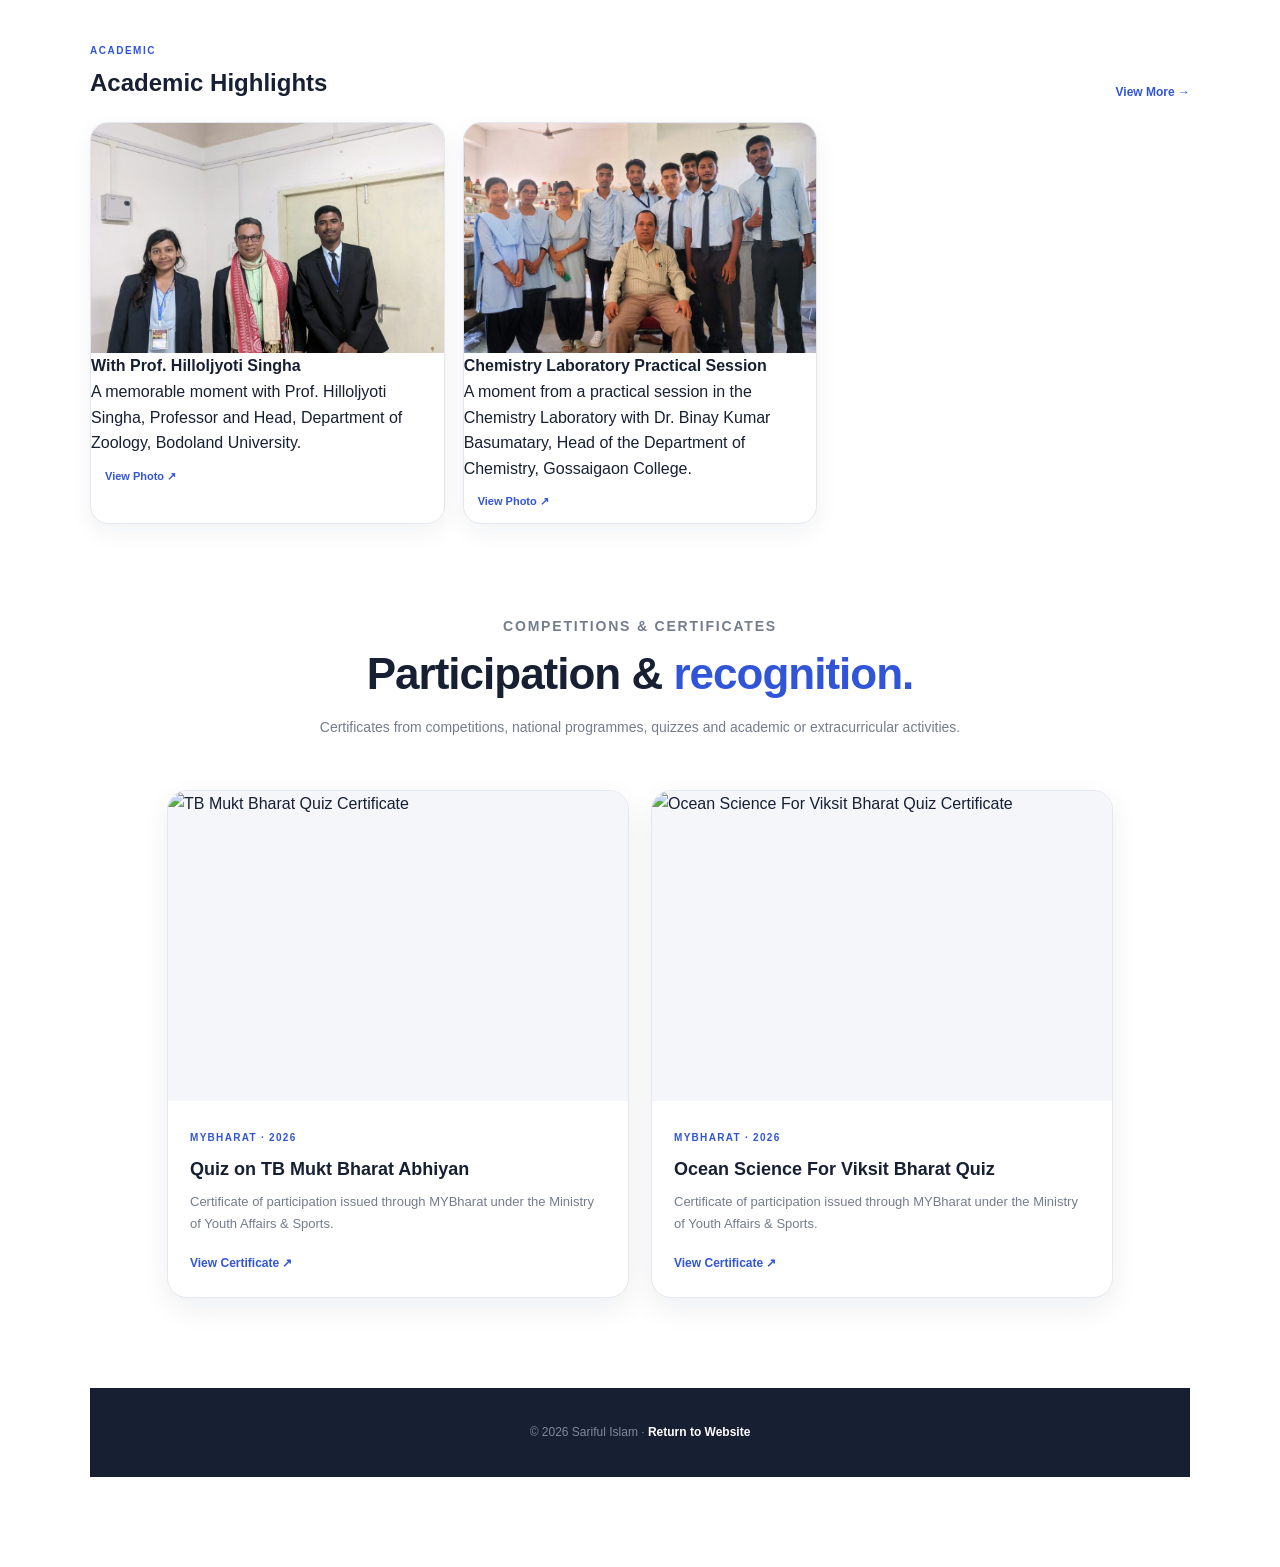
==== commit 19aac057: "Update about.html" ====
--- a/about.html
+++ b/about.html
@@ -924,78 +924,75 @@
             </div>
 
 
-            <div class="category-photo-grid">
-
-
-                <!-- gallery-04 is newer than gallery-03 -->
-
-                
-
-<div class="category-photo">
-
-    <img
-        src="gallery/gallery-03.jpg.jpeg"
-        alt="Chemistry Laboratory Practical Session at Gossaigaon College"
-    >
-
-    <div class="photo-info">
-
-        <h4>
-            Chemistry Laboratory Practical Session
-        </h4>
-
-        <p><div class="category-photo">
-
-    <img
-        src="gallery/gallery-04.jpg.jpeg"
-        alt="With Prof. Hilloljyoti Singha, Bodoland University"
-    >
-
-    <div class="photo-info">
-
-        <h4>
-            With Prof. Hilloljyoti Singha
-        </h4>
-
-        <p>
-            A memorable moment with Prof. Hilloljyoti Singha,
-            Professor and Head, Department of Zoology,
-            Bodoland University.
-        </p>
-
-        <a
-            href="gallery/gallery-04.jpg.jpeg"
-            target="_blank"
-            class="gallery-view"
+<div class="category-photo-grid">
+
+    <!-- Academic Photo 04 -->
+    <div class="category-photo">
+
+        <img
+            src="gallery/gallery-04.jpg.jpeg"
+            alt="With Prof. Hilloljyoti Singha"
         >
-            View Photo ↗
-        </a>
+
+        <div class="photo-info">
+
+            <h4>
+                With Prof. Hilloljyoti Singha
+            </h4>
+
+            <p>
+                A memorable moment with Prof. Hilloljyoti Singha,
+                Professor and Head, Department of Zoology,
+                Bodoland University.
+            </p>
+
+            <a
+                href="gallery/gallery-04.jpg.jpeg"
+                target="_blank"
+                class="gallery-view"
+            >
+                View Photo ↗
+            </a>
+
+        </div>
 
     </div>
 
+
+    <!-- Academic Photo 03 -->
+    <div class="category-photo">
+
+        <img
+            src="gallery/gallery-03.jpg.jpeg"
+            alt="Chemistry Laboratory Practical Session"
+        >
+
+        <div class="photo-info">
+
+            <h4>
+                Chemistry Laboratory Practical Session
+            </h4>
+
+            <p>
+                A moment from a practical session in the Chemistry Laboratory
+                with Dr. Binay Kumar Basumatary, Head of the Department of
+                Chemistry, Gossaigaon College.
+            </p>
+
+            <a
+                href="gallery/gallery-03.jpg.jpeg"
+                target="_blank"
+                class="gallery-view"
+            >
+                View Photo ↗
+            </a>
+
+        </div>
+
+    </div>
+
 </div>
-            A moment from a practical session in the Chemistry Laboratory
-            with Dr. Binay Kumar Basumatary, Head of the Department of Chemistry,
-            Gossaigaon College.
-        </p>
-
-        <a
-            href="gallery/gallery-03.jpg.jpeg"
-            target="_blank"
-            class="gallery-view"
-        >
-            View Photo ↗
-        </a>
-
-    </div>
-
-</div>
-                
-
-    </div>
-
-</section>
-
+    
 
 <!-- =========================================
      COMPETITIONS & CERTIFICATES
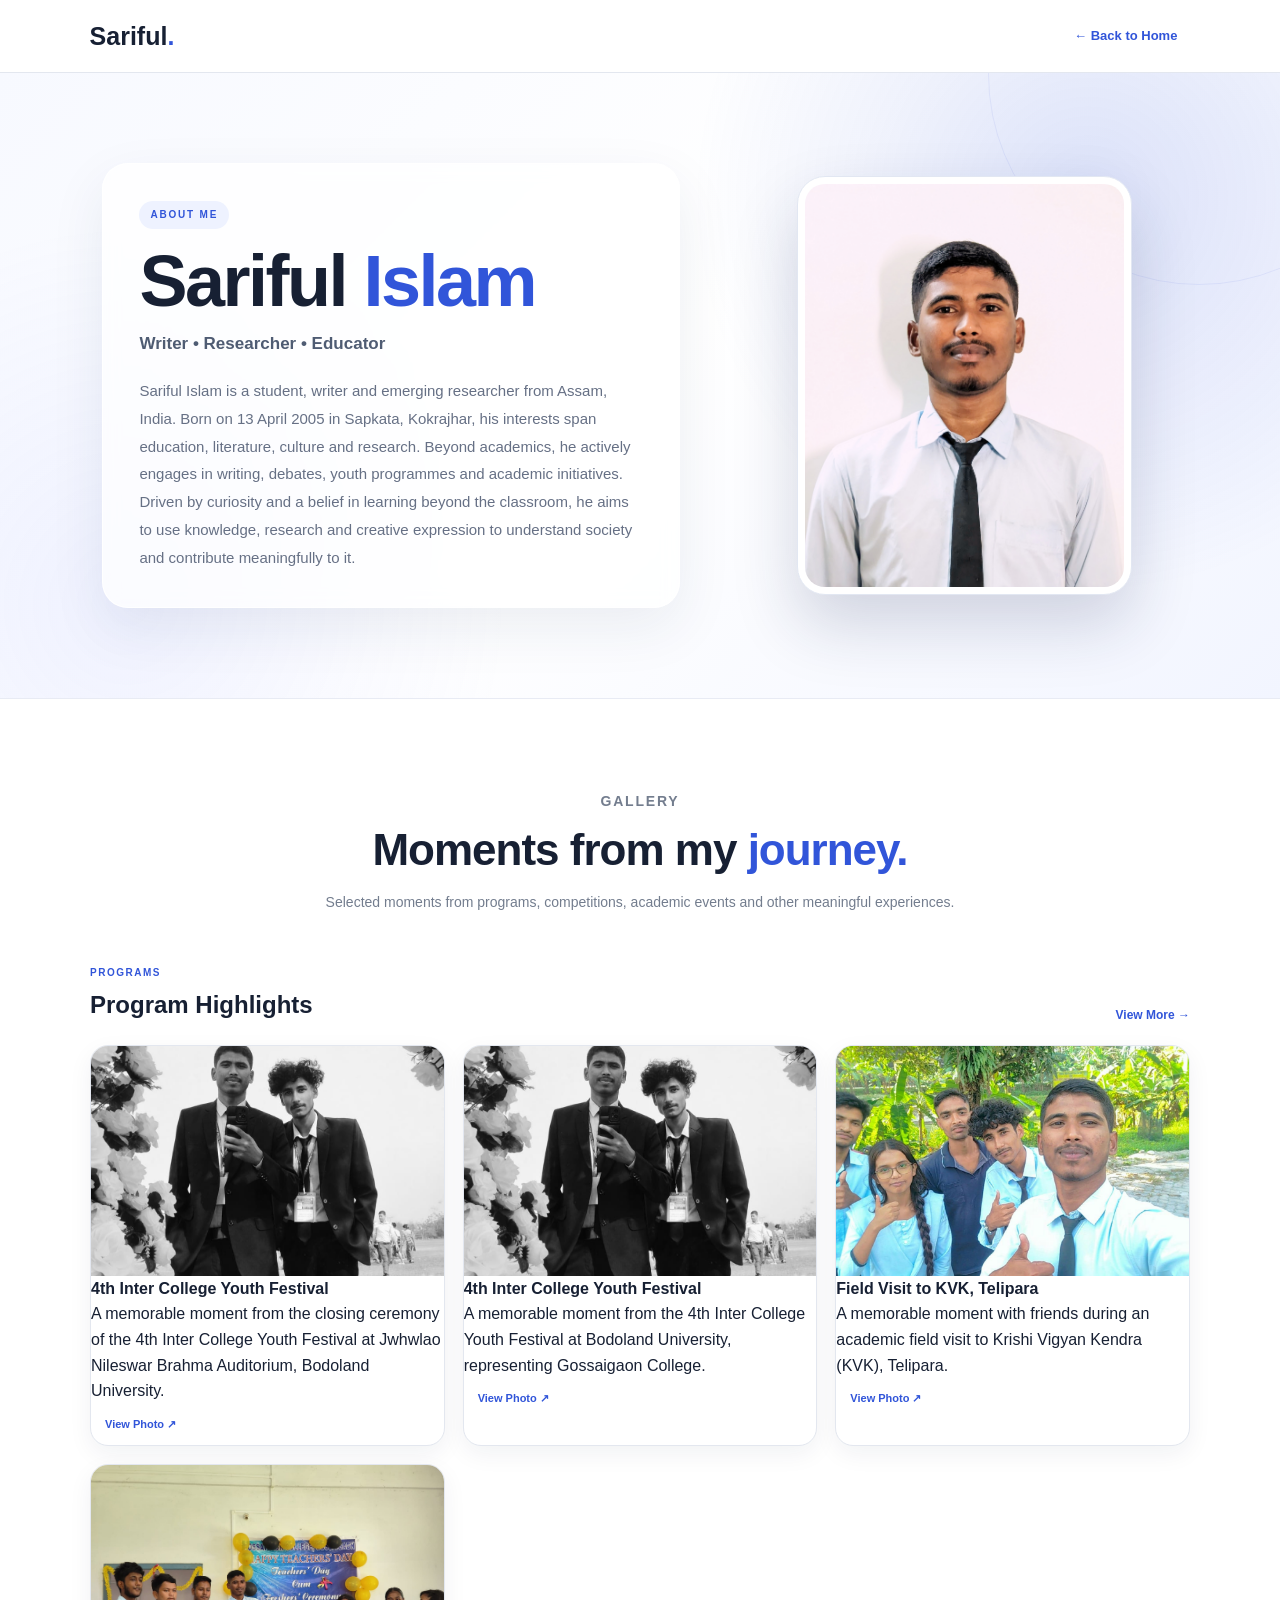
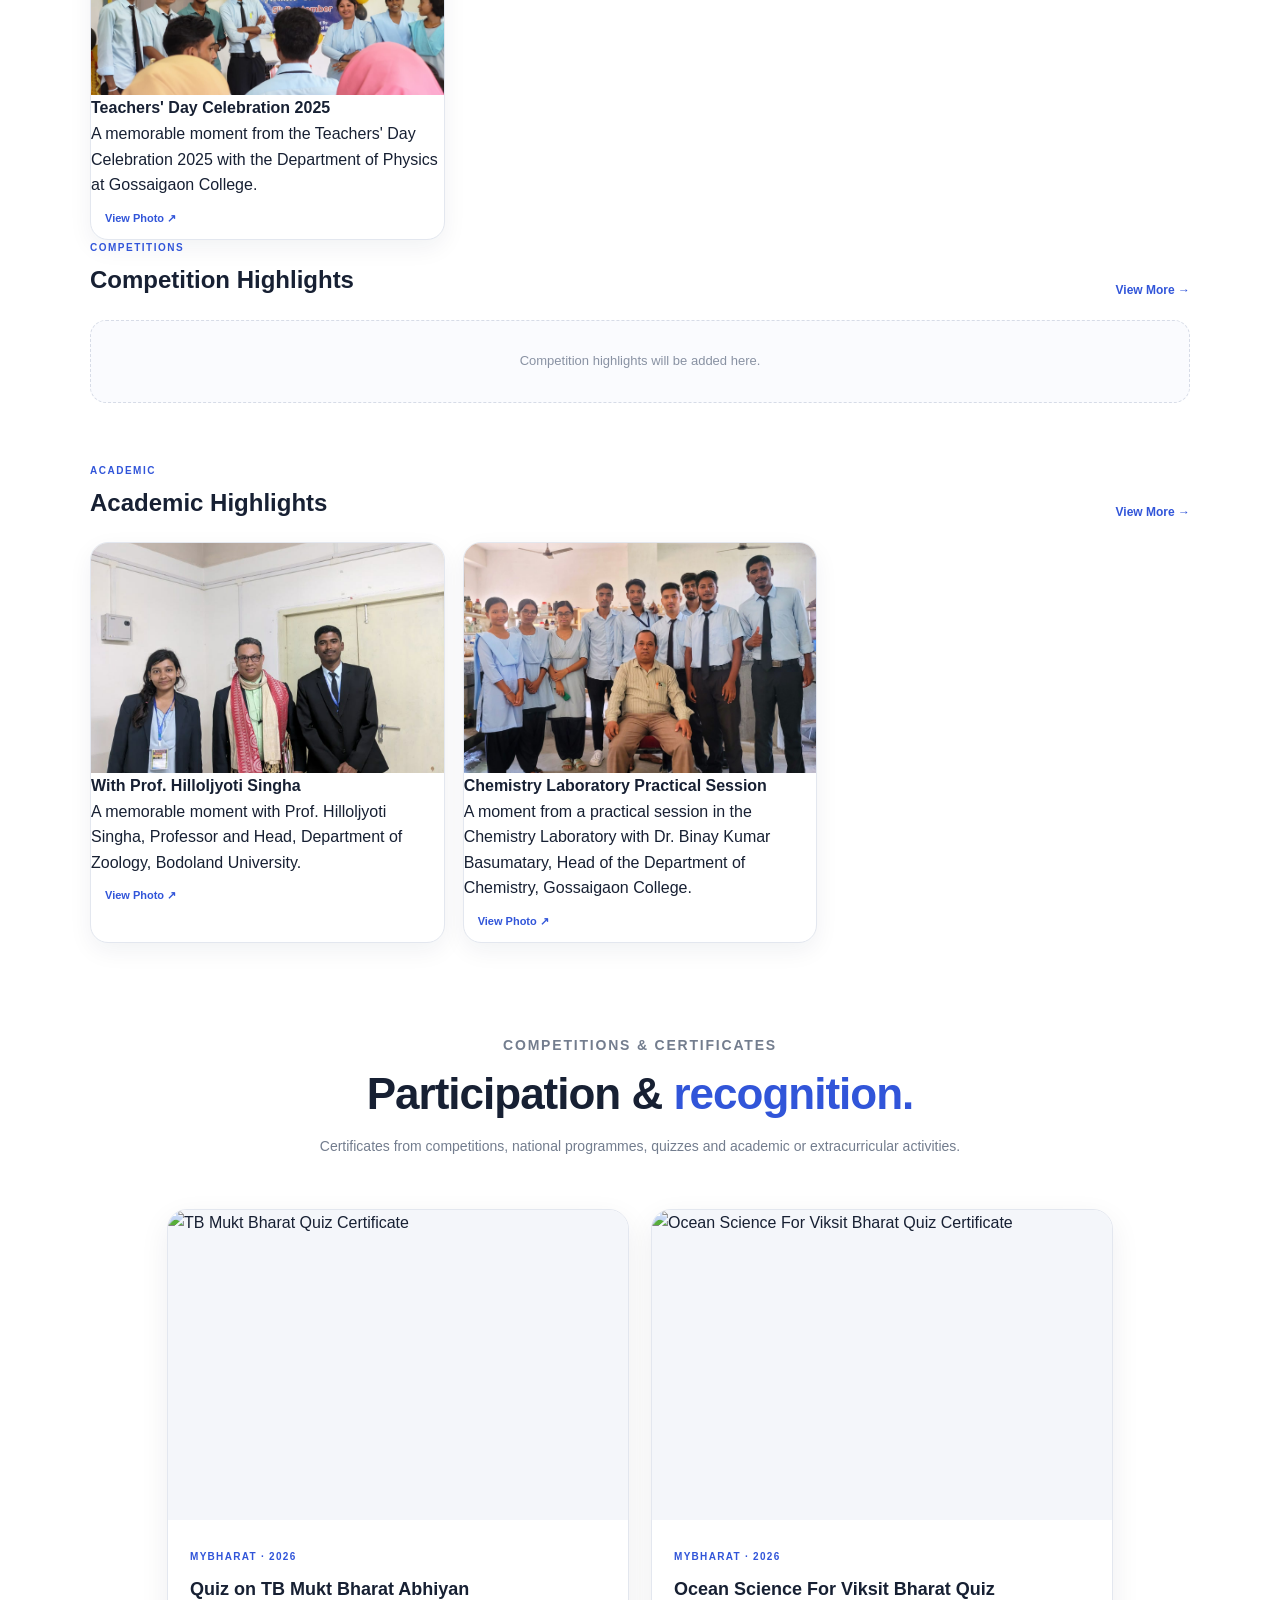
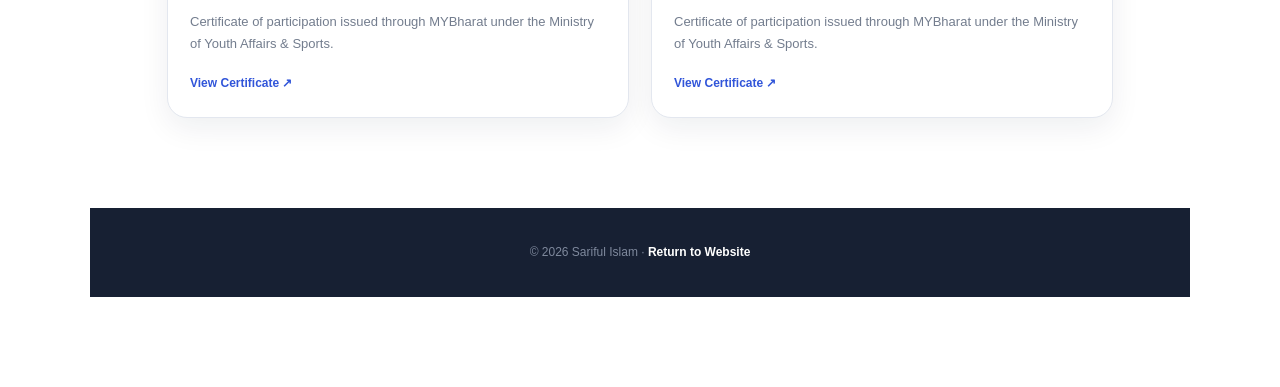
==== commit 2cefa484: "Update about.html" ====
--- a/about.html
+++ b/about.html
@@ -760,12 +760,12 @@
 
             <div class="category-photo-grid">
 
-                <!-- Latest first -->
-                <div class="category-photo">
+                
+<div class="category-photo">
 
     <img
         src="gallery/gallery-05.jpg.jpeg"
-        alt="4th Inter College Youth Festival at Bodoland University"
+        alt="4th Inter College Youth Festival Closing Ceremony"
     >
 
     <div class="photo-info">
@@ -775,8 +775,9 @@
         </h4>
 
         <p>
-            A memorable moment from the 4th Inter College Youth Festival
-            at Bodoland University, representing Gossaigaon College.
+            A memorable moment from the closing ceremony of the
+            4th Inter College Youth Festival at Jwhwlao Nileswar
+            Brahma Auditorium, Bodoland University.
         </p>
 
         <a
@@ -790,6 +791,36 @@
     </div>
 
 </div>
+                <!-- Latest first -->
+                <div class="category-photo">
+
+    <img
+        src="gallery/gallery-05.jpg.jpeg"
+        alt="4th Inter College Youth Festival at Bodoland University"
+    >
+
+    <div class="photo-info">
+
+        <h4>
+            4th Inter College Youth Festival
+        </h4>
+
+        <p>
+            A memorable moment from the 4th Inter College Youth Festival
+            at Bodoland University, representing Gossaigaon College.
+        </p>
+
+        <a
+            href="gallery/gallery-05.jpg.jpeg"
+            target="_blank"
+            class="gallery-view"
+        >
+            View Photo ↗
+        </a>
+
+    </div>
+
+</div>
 
  <div class="category-photo">
 
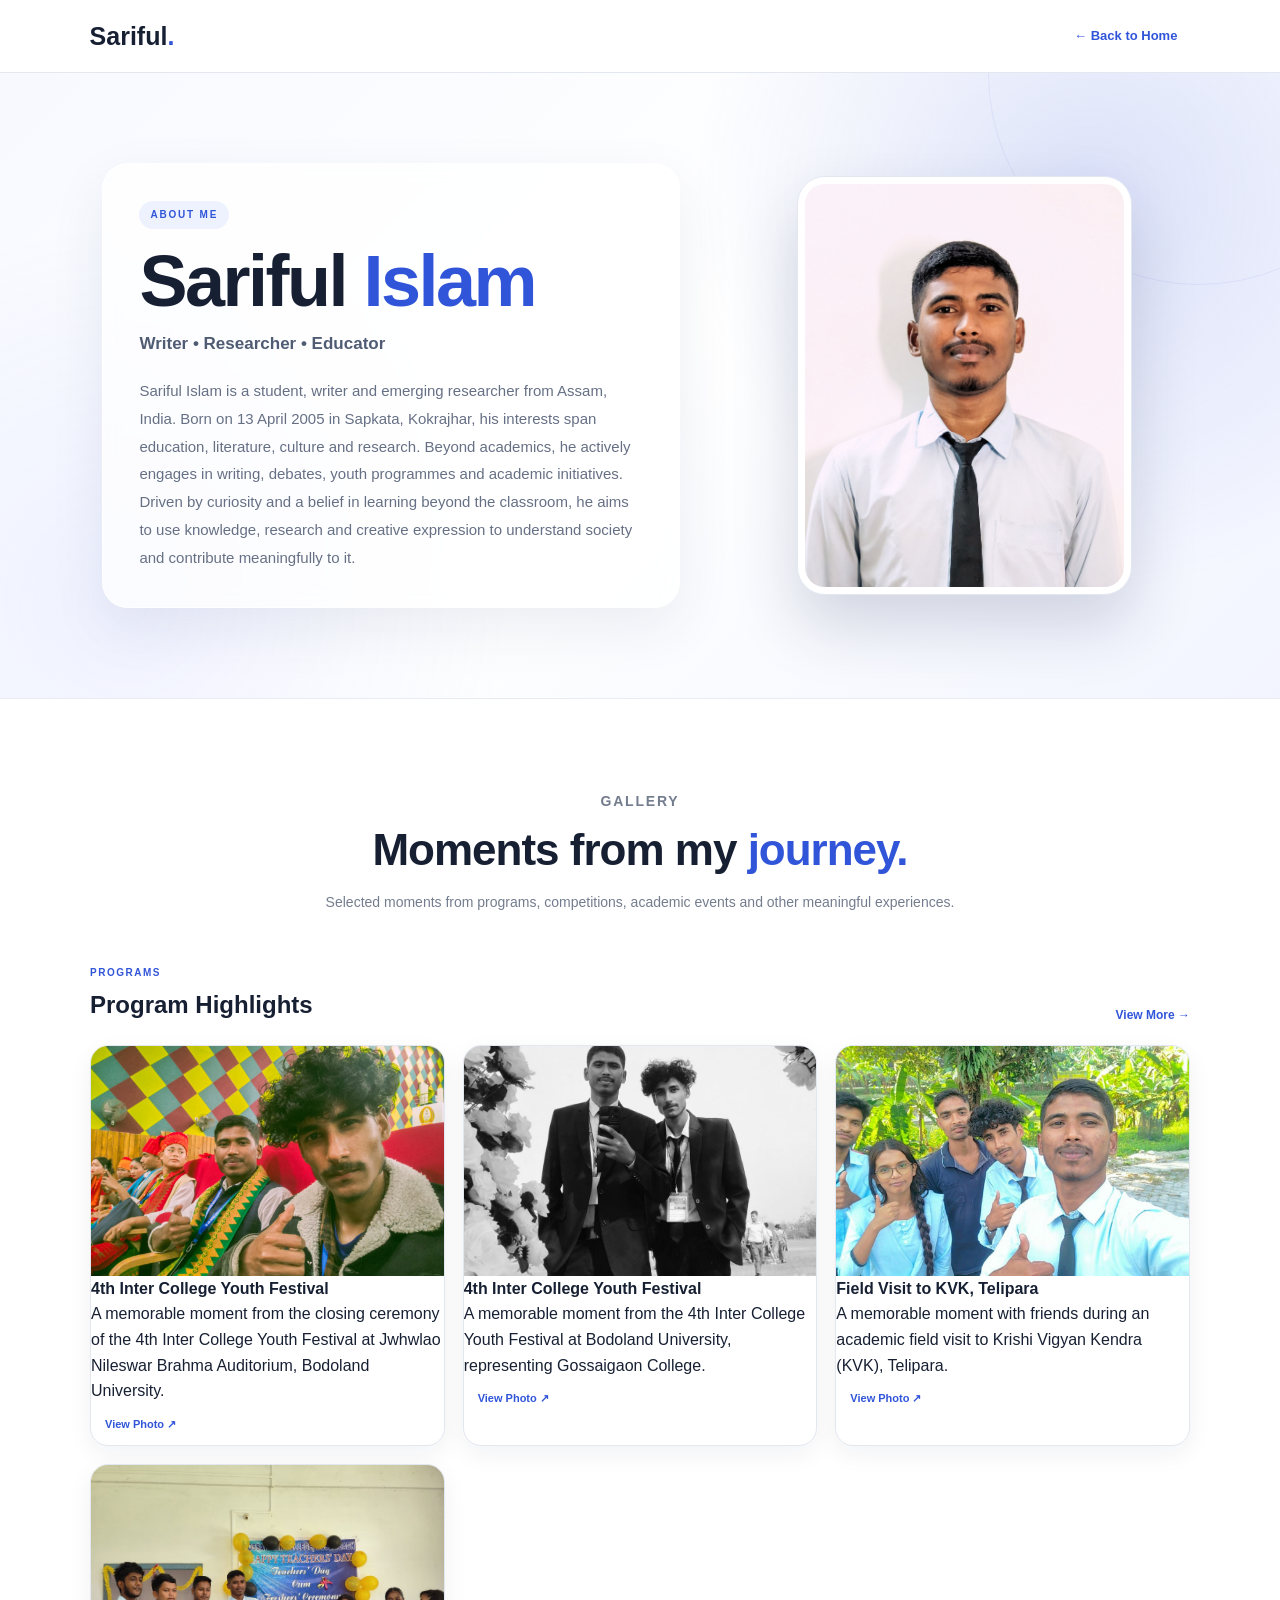
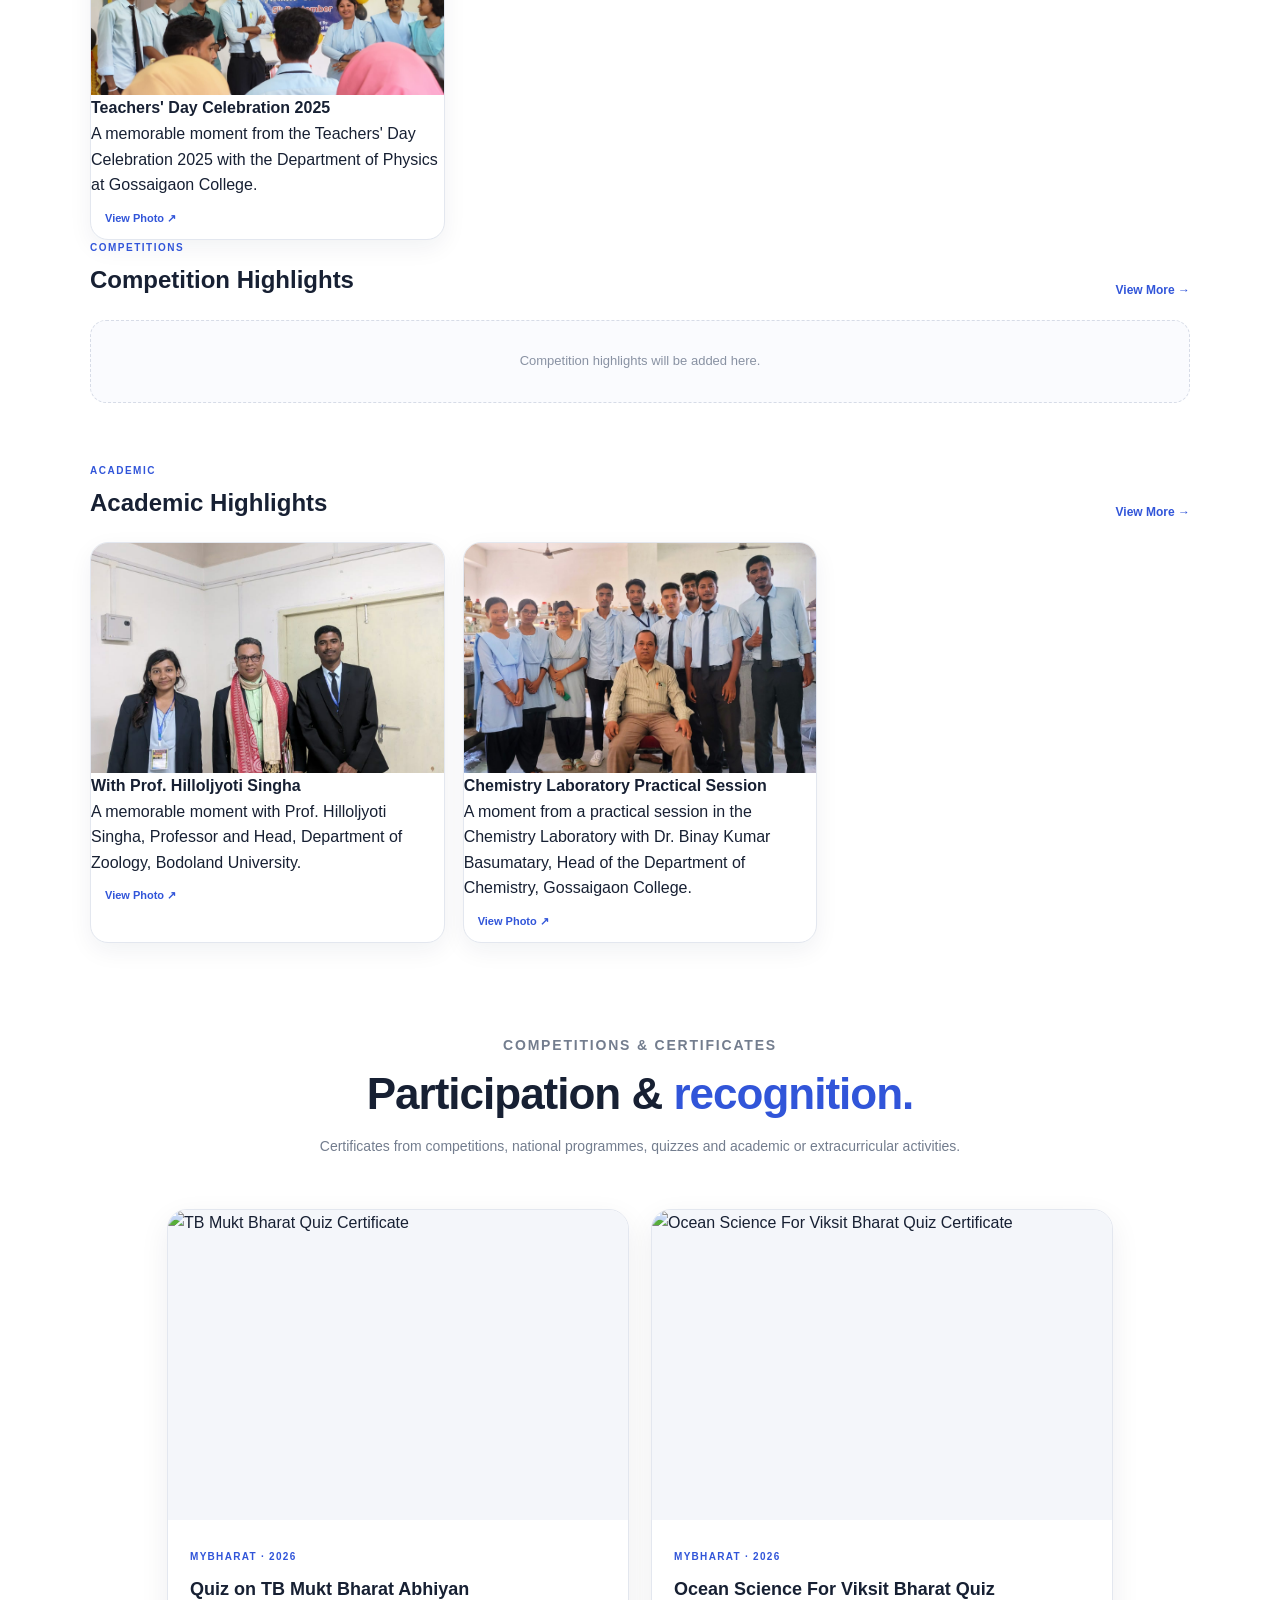
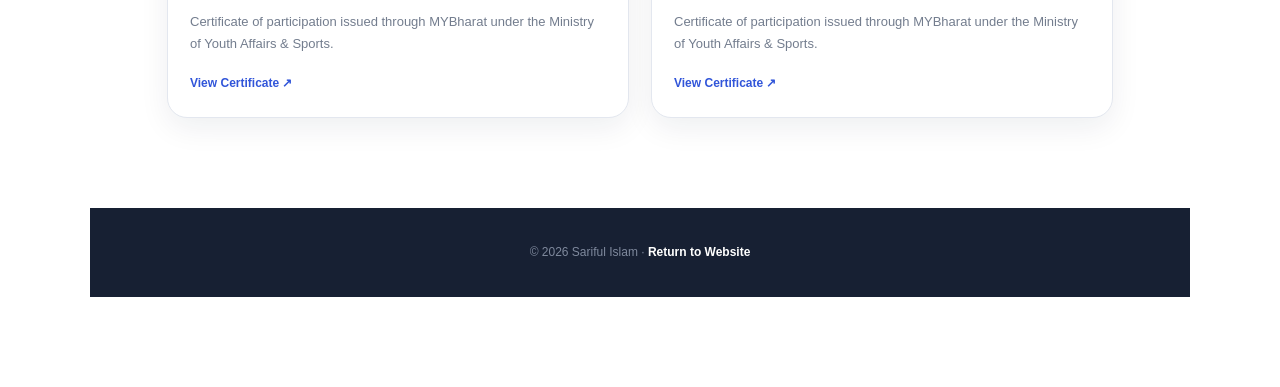
==== commit ad66b688: "Update about.html" ====
--- a/about.html
+++ b/about.html
@@ -764,7 +764,7 @@
 <div class="category-photo">
 
     <img
-        src="gallery/gallery-05.jpg.jpeg"
+        src="gallery/gallery-06.jpg.jpeg"
         alt="4th Inter College Youth Festival Closing Ceremony"
     >
 
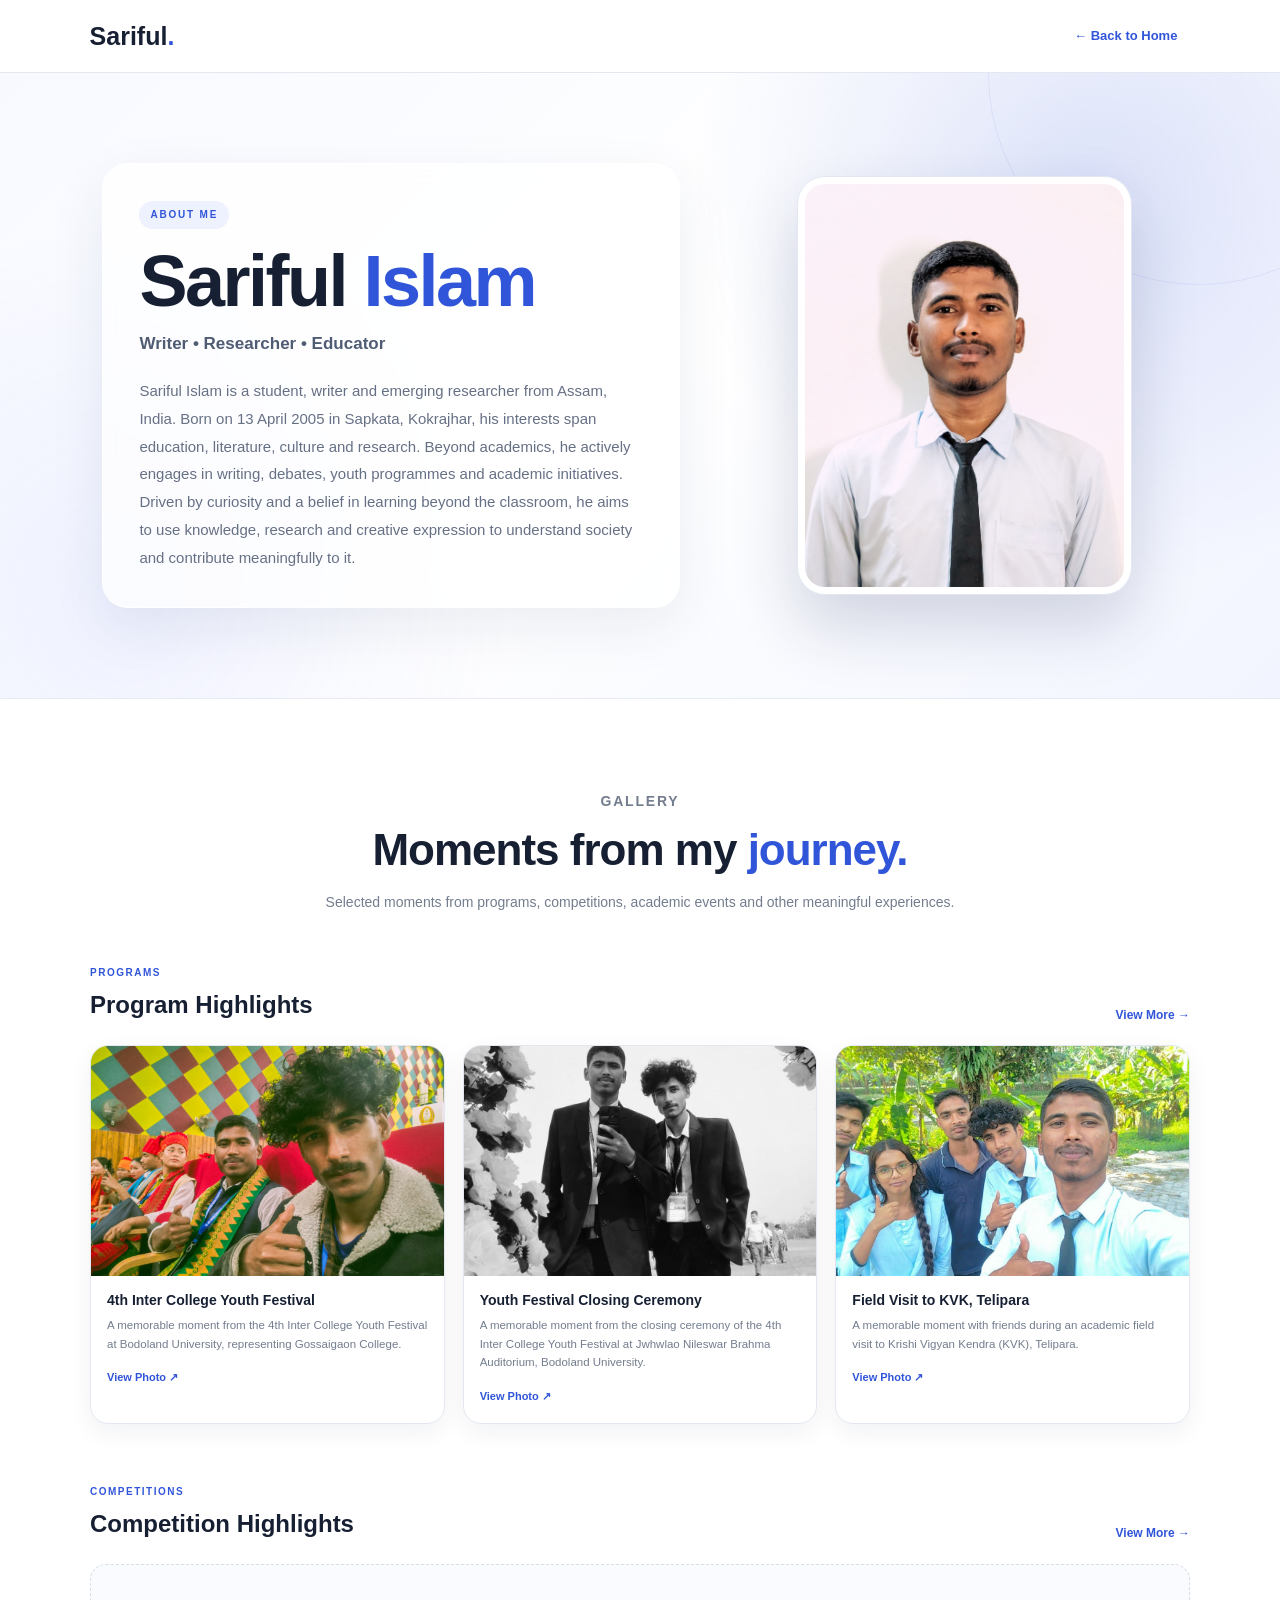
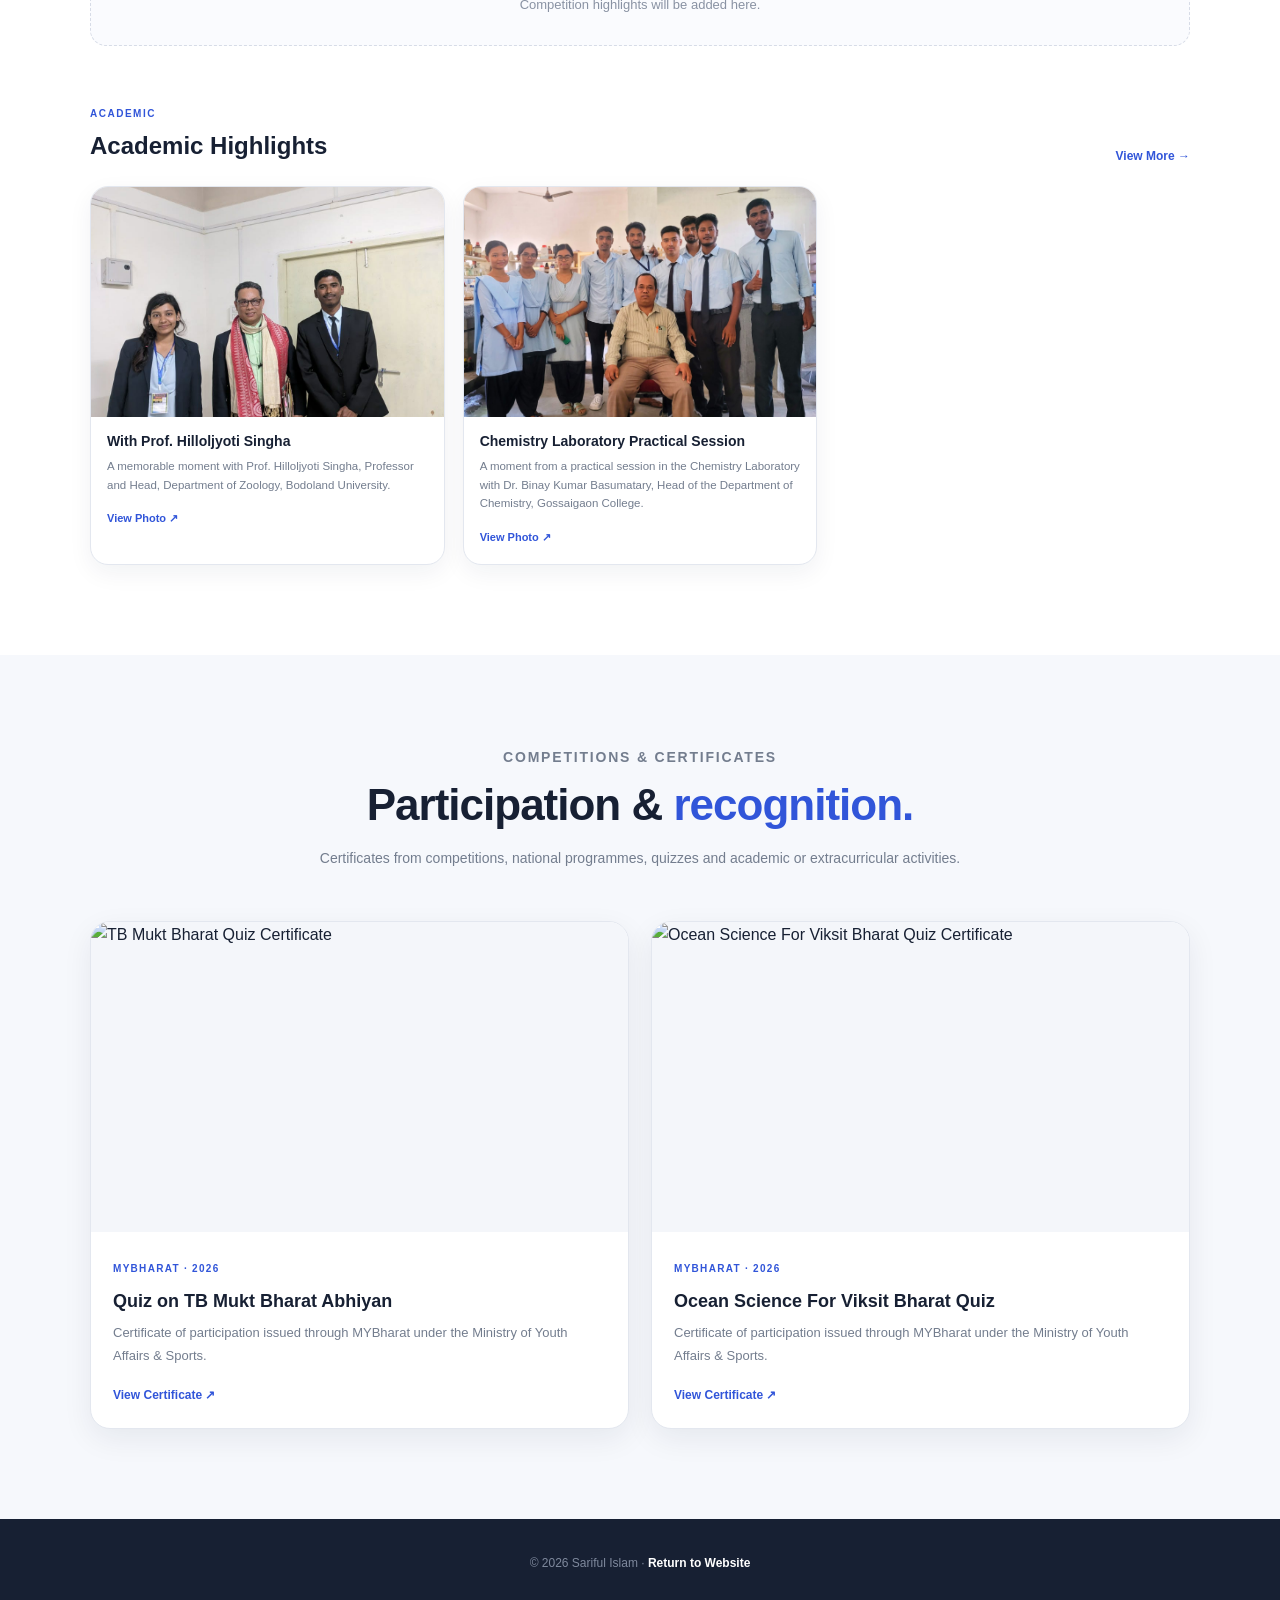
==== commit 8ffcff9a: "Update about.html" ====
--- a/about.html
+++ b/about.html
@@ -403,7 +403,36 @@
 .gallery-view:hover{
     background:#f7f9ff;
 }
-
+/* PHOTO INFORMATION */
+
+.photo-info{
+    padding:15px 16px 16px;
+}
+
+.photo-info h4{
+    margin-bottom:6px;
+    color:#172033;
+    font-size:14px;
+    font-weight:800;
+    line-height:1.4;
+}
+
+.photo-info p{
+    margin-bottom:10px;
+    color:#737d8e;
+    font-size:11.5px;
+    line-height:1.6;
+}
+
+.photo-info .gallery-view{
+    display:inline-block;
+    padding:0;
+}
+
+.photo-info .gallery-view:hover{
+    background:none;
+    text-decoration:underline;
+}
 
 /* EMPTY CATEGORY */
 
@@ -701,7 +730,6 @@
 
 </section>
 
-
 <!-- =========================================
      GALLERY
 ========================================= -->
@@ -760,131 +788,112 @@
 
             <div class="category-photo-grid">
 
-                
-<div class="category-photo">
-
-    <img
-        src="gallery/gallery-06.jpg.jpeg"
-        alt="4th Inter College Youth Festival Closing Ceremony"
-    >
-
-    <div class="photo-info">
-
-        <h4>
-            4th Inter College Youth Festival
-        </h4>
-
-        <p>
-            A memorable moment from the closing ceremony of the
-            4th Inter College Youth Festival at Jwhwlao Nileswar
-            Brahma Auditorium, Bodoland University.
-        </p>
-
-        <a
-            href="gallery/gallery-05.jpg.jpeg"
-            target="_blank"
-            class="gallery-view"
-        >
-            View Photo ↗
-        </a>
-
-    </div>
-
-</div>
-                <!-- Latest first -->
+
+                <!-- PROGRAM PHOTO 06 -->
+
                 <div class="category-photo">
 
-    <img
-        src="gallery/gallery-05.jpg.jpeg"
-        alt="4th Inter College Youth Festival at Bodoland University"
-    >
-
-    <div class="photo-info">
-
-        <h4>
-            4th Inter College Youth Festival
-        </h4>
-
-        <p>
-            A memorable moment from the 4th Inter College Youth Festival
-            at Bodoland University, representing Gossaigaon College.
-        </p>
-
-        <a
-            href="gallery/gallery-05.jpg.jpeg"
-            target="_blank"
-            class="gallery-view"
-        >
-            View Photo ↗
-        </a>
-
-    </div>
-
-</div>
-
- <div class="category-photo">
-
-    <img
-        src="gallery/gallery-02.jpg.jpeg"
-        alt="Field Visit to KVK Telipara"
-    >
-
-    <div class="photo-info">
-
-        <h4>
-            Field Visit to KVK, Telipara
-        </h4>
-
-        <p>
-            A memorable moment with friends during an academic
-            field visit to Krishi Vigyan Kendra (KVK), Telipara.
-        </p>
-
-        <a
-            href="gallery/gallery-02.jpg.jpeg"
-            target="_blank"
-            class="gallery-view"
-        >
-            View Photo ↗
-        </a>
-
-    </div>
-
-</div>               
-
-<div class="category-photo">
-
-    <img
-        src="gallery/gallery-01.jpg.jpeg"
-        alt="Teachers' Day Celebration 2025 - Department of Physics, Gossaigaon College"
-    >
-
-    <div class="photo-info">
-
-        <h4>
-            Teachers' Day Celebration 2025
-        </h4>
-
-        <p>
-            A memorable moment from the Teachers' Day Celebration 2025
-            with the Department of Physics at Gossaigaon College.
-        </p>
-
-        <a
-            href="gallery/gallery-01.jpg.jpeg"
-            target="_blank"
-            class="gallery-view"
-        >
-            View Photo ↗
-        </a>
-
-    </div>
-
-</div>
-                
+                    <img
+                        src="gallery/gallery-06.jpg.jpeg"
+                        alt="4th Inter College Youth Festival at Bodoland University"
+                    >
+
+                    <div class="photo-info">
+
+                        <h4>
+                            4th Inter College Youth Festival
+                        </h4>
+
+                        <p>
+                            A memorable moment from the 4th Inter College
+                            Youth Festival at Bodoland University,
+                            representing Gossaigaon College.
+                        </p>
+
+                        <a
+                            href="gallery/gallery-06.jpg.jpeg"
+                            target="_blank"
+                            class="gallery-view"
+                        >
+                            View Photo ↗
+                        </a>
+
+                    </div>
+
+                </div>
+
+
+                <!-- PROGRAM PHOTO 05 -->
+
+                <div class="category-photo">
+
+                    <img
+                        src="gallery/gallery-05.jpg.jpeg"
+                        alt="4th Inter College Youth Festival Closing Ceremony"
+                    >
+
+                    <div class="photo-info">
+
+                        <h4>
+                            Youth Festival Closing Ceremony
+                        </h4>
+
+                        <p>
+                            A memorable moment from the closing ceremony
+                            of the 4th Inter College Youth Festival at
+                            Jwhwlao Nileswar Brahma Auditorium,
+                            Bodoland University.
+                        </p>
+
+                        <a
+                            href="gallery/gallery-05.jpg.jpeg"
+                            target="_blank"
+                            class="gallery-view"
+                        >
+                            View Photo ↗
+                        </a>
+
+                    </div>
+
+                </div>
+
+
+                <!-- PROGRAM PHOTO 02 -->
+
+                <div class="category-photo">
+
+                    <img
+                        src="gallery/gallery-02.jpg.jpeg"
+                        alt="Field Visit to KVK Telipara"
+                    >
+
+                    <div class="photo-info">
+
+                        <h4>
+                            Field Visit to KVK, Telipara
+                        </h4>
+
+                        <p>
+                            A memorable moment with friends during an
+                            academic field visit to Krishi Vigyan Kendra
+                            (KVK), Telipara.
+                        </p>
+
+                        <a
+                            href="gallery/gallery-02.jpg.jpeg"
+                            target="_blank"
+                            class="gallery-view"
+                        >
+                            View Photo ↗
+                        </a>
+
+                    </div>
+
+                </div>
+
+            </div>
 
         </div>
-
 
 
         <!-- =====================================
@@ -926,7 +935,6 @@
         </div>
 
 
-
         <!-- =====================================
              ACADEMIC HIGHLIGHTS
         ====================================== -->
@@ -955,75 +963,85 @@
             </div>
 
 
-<div class="category-photo-grid">
-
-    <!-- Academic Photo 04 -->
-    <div class="category-photo">
-
-        <img
-            src="gallery/gallery-04.jpg.jpeg"
-            alt="With Prof. Hilloljyoti Singha"
-        >
-
-        <div class="photo-info">
-
-            <h4>
-                With Prof. Hilloljyoti Singha
-            </h4>
-
-            <p>
-                A memorable moment with Prof. Hilloljyoti Singha,
-                Professor and Head, Department of Zoology,
-                Bodoland University.
-            </p>
-
-            <a
-                href="gallery/gallery-04.jpg.jpeg"
-                target="_blank"
-                class="gallery-view"
-            >
-                View Photo ↗
-            </a>
+            <div class="category-photo-grid">
+
+
+                <!-- ACADEMIC PHOTO 04 -->
+
+                <div class="category-photo">
+
+                    <img
+                        src="gallery/gallery-04.jpg.jpeg"
+                        alt="With Prof. Hilloljyoti Singha"
+                    >
+
+                    <div class="photo-info">
+
+                        <h4>
+                            With Prof. Hilloljyoti Singha
+                        </h4>
+
+                        <p>
+                            A memorable moment with Prof. Hilloljyoti Singha,
+                            Professor and Head, Department of Zoology,
+                            Bodoland University.
+                        </p>
+
+                        <a
+                            href="gallery/gallery-04.jpg.jpeg"
+                            target="_blank"
+                            class="gallery-view"
+                        >
+                            View Photo ↗
+                        </a>
+
+                    </div>
+
+                </div>
+
+
+                <!-- ACADEMIC PHOTO 03 -->
+
+                <div class="category-photo">
+
+                    <img
+                        src="gallery/gallery-03.jpg.jpeg"
+                        alt="Chemistry Laboratory Practical Session"
+                    >
+
+                    <div class="photo-info">
+
+                        <h4>
+                            Chemistry Laboratory Practical Session
+                        </h4>
+
+                        <p>
+                            A moment from a practical session in the
+                            Chemistry Laboratory with Dr. Binay Kumar
+                            Basumatary, Head of the Department of Chemistry,
+                            Gossaigaon College.
+                        </p>
+
+                        <a
+                            href="gallery/gallery-03.jpg.jpeg"
+                            target="_blank"
+                            class="gallery-view"
+                        >
+                            View Photo ↗
+                        </a>
+
+                    </div>
+
+                </div>
+
+            </div>
 
         </div>
 
+
     </div>
 
-
-    <!-- Academic Photo 03 -->
-    <div class="category-photo">
-
-        <img
-            src="gallery/gallery-03.jpg.jpeg"
-            alt="Chemistry Laboratory Practical Session"
-        >
-
-        <div class="photo-info">
-
-            <h4>
-                Chemistry Laboratory Practical Session
-            </h4>
-
-            <p>
-                A moment from a practical session in the Chemistry Laboratory
-                with Dr. Binay Kumar Basumatary, Head of the Department of
-                Chemistry, Gossaigaon College.
-            </p>
-
-            <a
-                href="gallery/gallery-03.jpg.jpeg"
-                target="_blank"
-                class="gallery-view"
-            >
-                View Photo ↗
-            </a>
-
-        </div>
-
-    </div>
-
-</div>
-    
+</section>
 
 <!-- =========================================
      COMPETITIONS & CERTIFICATES
